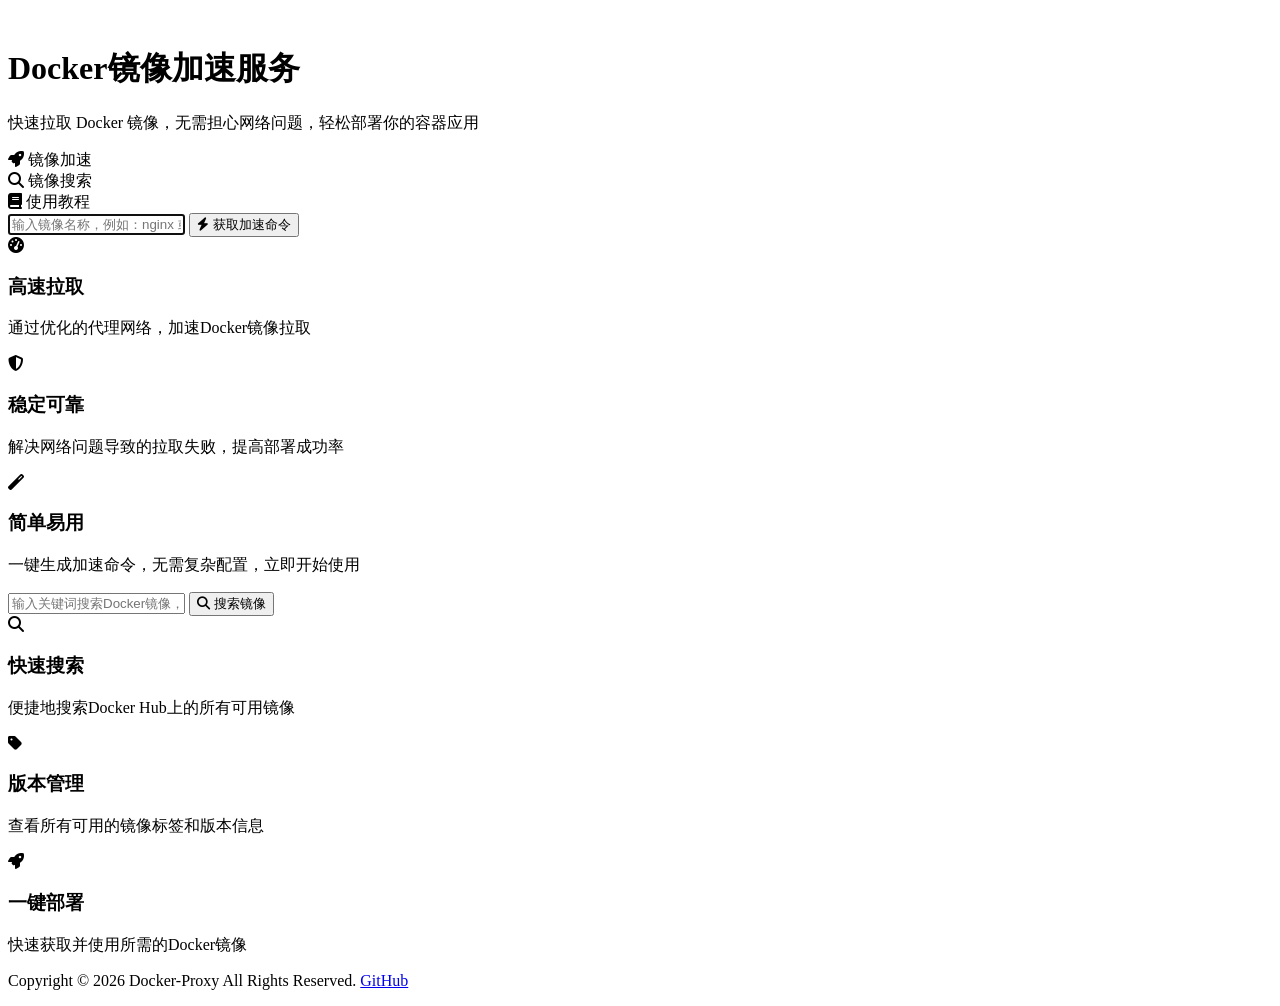
==== hubcmdui/web/index.html @ e82f9752 "feat: add BASE_PATH env variable support for reverse proxy sub-path deployment Co-authored-by: ikunk" ====
<!DOCTYPE html>
<html lang="zh-CN">
<head>
    <meta charset="UTF-8">
    <meta name="viewport" content="width=device-width, initial-scale=1.0">
    <title>Docker镜像加速服务</title>
    <link rel="icon" href="https://cdn.jsdelivr.net/gh/dqzboy/Blog-Image/BlogCourse/docker-proxy.png" type="image/png">
    <link rel="stylesheet" href="https://cdnjs.cloudflare.com/ajax/libs/font-awesome/6.4.0/css/all.min.css">
    <link rel="stylesheet" href="style.css">
    <!-- 首先加载运行时配置（BASE_PATH 及 fetch 拦截器） -->
    <script src="js/config.js"></script>
    <script src="js/nav-menu.js"></script>
</head>
<body>
    <header class="header">
        <div class="header-content">
            <a href="/" class="logo-link">
                <img id="mainLogo" src="https://cdn.jsdelivr.net/gh/dqzboy/Blog-Image/BlogCourse/docker-proxy.png" alt="Logo" class="logo" style="opacity: 0; transition: opacity 0.3s ease;">
            </a>
            <nav class="nav-menu" id="navMenu">
                <!-- 菜单项通过 JavaScript 动态加载 -->
            </nav>
        </div>
    </header>

    <div class="container">
        <h1 class="page-title">Docker镜像加速服务</h1>
        <p class="page-subtitle">快速拉取 Docker 镜像，无需担心网络问题，轻松部署你的容器应用</p>
        
        <div class="tab-container">
            <div class="tab active" onclick="switchTab('accelerate')">
                <i class="fas fa-rocket"></i> 镜像加速
            </div>
            <div class="tab" onclick="switchTab('search')">
                <i class="fas fa-search"></i> 镜像搜索
            </div>
            <div class="tab" onclick="switchTab('documentation')">
                <i class="fas fa-book"></i> 使用教程
            </div>
        </div>

        <!-- 镜像加速内容 -->
        <div id="accelerateContent" class="content active">
            <div class="input-group">
                <input type="text" id="imageInput" 
                       placeholder="输入镜像名称，例如：nginx 或 mysql:5.7" 
                       onkeypress="if(event.key === 'Enter') generateCommands()" 
                       autofocus>
                <button onclick="generateCommands()">
                    <i class="fas fa-bolt"></i> 获取加速命令
                </button>
            </div>
            
            <div id="result" style="display:none;">
                <h2><i class="fas fa-terminal"></i> 加速命令</h2>
                <div id="commandsContainer"></div>
            </div>
            
            <div class="features">
                <div class="feature-card">
                    <i class="fas fa-tachometer-alt"></i>
                    <h3>高速拉取</h3>
                    <p>通过优化的代理网络，加速Docker镜像拉取</p>
                </div>
                <div class="feature-card">
                    <i class="fas fa-shield-alt"></i>
                    <h3>稳定可靠</h3>
                    <p>解决网络问题导致的拉取失败，提高部署成功率</p>
                </div>
                <div class="feature-card">
                    <i class="fas fa-magic"></i>
                    <h3>简单易用</h3>
                    <p>一键生成加速命令，无需复杂配置，立即开始使用</p>
                </div>
            </div>
        </div>

        <!-- 搜索内容 -->
        <div id="searchContent" class="content">
            <div class="search-container">
                <input type="text" id="searchInput" 
                       placeholder="输入关键词搜索Docker镜像，例如：nginx、mysql、redis..." 
                       onkeypress="if(event.key === 'Enter') searchDockerHub(1)">
                <button onclick="searchDockerHub(1)">
                    <i class="fas fa-search"></i> 搜索镜像
                </button>
            </div>
            
            <!-- 搜索结果容器 -->
            <div id="searchResultsContainer">
                <!-- 搜索结果列表 -->
                <div id="searchResultsList">
                    <div id="searchResults"></div>
                    
                    <!-- 分页控件 -->
                    <div class="pagination-container" id="paginationContainer" style="display: none;">
                        <button id="prevPageBtn" onclick="searchDockerHub(currentPage - 1)" disabled>
                            <i class="fas fa-chevron-left"></i> 上一页
                        </button>
                        <span id="pageInfo">第 1 页</span>
                        <button id="nextPageBtn" onclick="searchDockerHub(currentPage + 1)">
                            下一页 <i class="fas fa-chevron-right"></i>
                        </button>
                    </div>
                </div>

                <!-- 标签视图 -->
                <div id="imageTagsView" style="display: none;" class="image-tags-view">
                    <div class="tag-header">
                        <div class="tag-breadcrumb">
                            <a href="javascript:void(0);" onclick="showSearchResults()">返回搜索结果</a>
                        </div>
                        <h2 id="currentImageTitle"></h2>
                        <p id="imageDescription" class="image-description"></p>
                        <div class="image-meta">
                            <span id="imageStars"></span>
                            <span id="imagePulls"></span>
                        </div>
                    </div>
                    
                    <div class="tag-search-container">
                        <input type="text" id="tagSearchInput" placeholder="搜索TAG..." onkeyup="filterTags()">
                    </div>
                    
                    <div id="tagsResults"></div>
                    
                    <div class="pagination-container" id="tagPaginationContainer" style="display: none;">
                        <button id="tagPrevPageBtn" onclick="loadImageTags(currentTagPage - 1)" disabled>
                            <i class="fas fa-chevron-left"></i> 上一页
                        </button>
                        <span id="tagPageInfo">第 1 页</span>
                        <button id="tagNextPageBtn" onclick="loadImageTags(currentTagPage + 1)">
                            下一页 <i class="fas fa-chevron-right"></i>
                        </button>
                    </div>
                </div>
            </div>

            <!-- 底部特性说明 -->
            <div class="features">
                <div class="feature-card">
                    <i class="fas fa-search"></i>
                    <h3>快速搜索</h3>
                    <p>便捷地搜索Docker Hub上的所有可用镜像</p>
                </div>
                <div class="feature-card">
                    <i class="fas fa-tag"></i>
                    <h3>版本管理</h3>
                    <p>查看所有可用的镜像标签和版本信息</p>
                </div>
                <div class="feature-card">
                    <i class="fas fa-rocket"></i>
                    <h3>一键部署</h3>
                    <p>快速获取并使用所需的Docker镜像</p>
                </div>
            </div>
        </div>

        <!-- 文档内容 -->
        <div id="documentationContent" class="content">
            <div id="documentList"></div>
            <div id="documentationText"></div>
        </div>
    </div>

    <footer class="footer">
        <p>Copyright © <span id="currentYear"></span> <span class="copyright-text">Docker-Proxy</span> All Rights Reserved. <a href="https://github.com/dqzboy/Docker-Proxy" target="_blank">GitHub</a></p>
    </footer>

    <script>
        // 设置当前年份
        document.getElementById('currentYear').textContent = new Date().getFullYear();
        document.addEventListener('DOMContentLoaded', (event) => {
            // 版权保护
            protectCopyright();
        });
        
        // 版权保护函数
        function protectCopyright() {
            const footer = document.querySelector('.footer');
            const expectedText = 'Docker-Proxy';
            const expectedLink = 'https://github.com/dqzboy/Docker-Proxy';
            
            // 初始检查
            validateCopyright();
            
            // 定期检查版权信息
            setInterval(validateCopyright, 2000);
            
            function validateCopyright() {
                const copyrightText = document.querySelector('.copyright-text');
                const githubLink = document.querySelector('.footer a');
                
                if (!copyrightText || copyrightText.textContent !== expectedText || 
                    !githubLink || githubLink.href !== expectedLink) {
                    // 版权信息被篡改，恢复
                    restoreCopyright();
                }
            }
            
            function restoreCopyright() {
                footer.innerHTML = `<p>Copyright © <span id="currentYear">${new Date().getFullYear()}</span> <span class="copyright-text">Docker-Proxy</span> All Rights Reserved. <a href="https://github.com/dqzboy/Docker-Proxy" target="_blank">GitHub</a></p>`;
            }
        }
        window.protectCopyright = protectCopyright;
        
        // ========================================
        // === 文档加载相关函数 (移到此处) ===
        // ========================================
        let documentationLoaded = false;
        async function loadAndDisplayDocumentation() {
            // 防止重复加载
            if (documentationLoaded) {
                // console.log('文档已加载，跳过重复加载');
                return;
            }
            
            const docListContainer = document.getElementById('documentList');
            const docContentContainer = document.getElementById('documentationText');

            if (!docListContainer || !docContentContainer) {
                // console.warn('找不到文档列表或内容容器，可能不是文档页面');
                return; // 如果容器不存在，则不执行加载
            }

            try {
                // console.log('开始加载文档列表和内容...');
                
                // 显示加载状态
                docListContainer.innerHTML = '<div class="loading-container"><i class="fas fa-spinner fa-spin"></i> 正在加载文档列表...</div>';
                docContentContainer.innerHTML = '<div class="loading-container"><i class="fas fa-spinner fa-spin"></i> 请从左侧选择文档...</div>';
                
                // 获取文档列表
                const response = await fetch('/api/documentation');
                if (!response.ok) {
                    throw new Error(`获取文档列表失败: ${response.status}`);
                }
                
                const data = await response.json();
                // console.log('获取到文档列表:', data);
                
                // 保存到全局变量
                window.documentationData = data;
                documentationLoaded = true; // 标记为已加载
                
                if (!Array.isArray(data) || data.length === 0) {
                    docListContainer.innerHTML = `
                        <h2>文档目录</h2>
                        <div class="empty-list">
                            <i class="fas fa-file-alt fa-3x"></i>
                            <p>暂无文档</p>
                        </div>
                    `;
                    docContentContainer.innerHTML = `
                        <div class="empty-content">
                            <i class="fas fa-file-alt fa-3x"></i>
                            <h2>暂无文档</h2>
                            <p>系统中还没有添加任何使用教程文档。</p>
                        </div>
                    `;
                    return;
                }
                
                // 创建文档列表
                let html = '<h2>文档目录</h2><ul class="doc-list">';
                data.forEach((doc, index) => {
                    // 确保doc有效
                    if (doc && doc.id && doc.title) {
                         html += `
                            <li class="doc-item" data-id="${doc.id}">
                                <a href="javascript:void(0)" onclick="showDocument(${index})">
                                    <i class="fas fa-file-alt"></i>
                                    <span>${doc.title}</span>
                                </a>
                            </li>
                        `;
                    } else {
                        console.warn('发现无效的文档数据:', doc);
                    }
                });
                html += '</ul>';
                
                docListContainer.innerHTML = html;
                
                // 默认加载第一篇文档
                if (data.length > 0 && data[0]) {
                    showDocument(0);
                     // 激活第一个列表项
                    const firstLink = docListContainer.querySelector('.doc-item a');
                    if (firstLink) {
                        firstLink.classList.add('active');
                    }
                } else {
                    // 如果第一个文档无效，显示空状态
                     docContentContainer.innerHTML = `
                        <div class="empty-content">
                            <i class="fas fa-file-alt fa-3x"></i>
                            <p>请从左侧选择一篇文档查看</p>
                        </div>
                    `;
                }
            } catch (error) {
                console.error('加载文档列表失败:', error);
                documentationLoaded = false; // 加载失败，允许重试
                
                if (docListContainer) {
                    docListContainer.innerHTML = `
                        <h2>文档目录</h2>
                        <div class="error-item">
                            <i class="fas fa-exclamation-triangle"></i>
                            <p>${error.message}</p>
                            <button class="btn btn-sm btn-primary mt-2" onclick="loadAndDisplayDocumentation()">重试</button>
                        </div>
                    `;
                }
                
                if (docContentContainer) {
                    docContentContainer.innerHTML = `
                        <div class="error-container">
                            <i class="fas fa-exclamation-triangle fa-3x"></i>
                            <h2>加载失败</h2>
                            <p>无法获取文档列表: ${error.message}</p>
                        </div>
                    `;
                }
            }
        }
        // 
        function useImage(imageName) {
            // 切换到镜像加速标签页
            switchTab('accelerate');
            
            // 填充镜像名称到输入框
            const imageInput = document.getElementById('imageInput');
            if (imageInput) {
                imageInput.value = imageName;
                
                // 自动生成加速命令
                generateCommands(imageName);
                
                // 滚动到结果区域
                const resultDiv = document.getElementById('result');
                if (resultDiv) {
                    resultDiv.scrollIntoView({ behavior: 'smooth' });
                }
            }
            
            // 显示用户友好的提示
            showToastNotification(`已选择镜像: ${imageName}`, 'success');
        }
        window.useImage = useImage;

        // ========================================
        // === 全局变量和状态 ===
        // ========================================
        let proxyDomain = ''; 
        let currentIndex = 0;
        let items = [];
        let currentPage = 1;
        let currentSearchTerm = '';
        let totalPages = 1;
        let currentTagPage = 1;
        let currentImageData = null;

        // 初始化时加载代理域名配置
        async function initProxyDomain() {
            try {
                const response = await fetch('/api/config');
                if (response.ok) {
                    const config = await response.json();
                    if (config.proxyDomain) {
                        proxyDomain = config.proxyDomain;
                        // console.log('成功加载代理域名:', proxyDomain);
                    } else {
                        console.warn('配置中没有proxyDomain字段');
                        proxyDomain = 'registry-1.docker.io'; // 使用默认值
                    }
                } else {
                    console.error('加载配置失败:', response.status, response.statusText);
                    proxyDomain = 'registry-1.docker.io'; // 使用默认值
                }
            } catch (error) {
                console.error('初始化代理域名失败:', error);
                proxyDomain = 'registry-1.docker.io'; // 使用默认值
            }
        }

        // ========================================
        // === 全局提示函数 ===
        // ========================================
        function showToastNotification(message, type = 'info') { // types: info, success, error
            // 移除任何现有的通知
            const existingNotification = document.querySelector('.toast-notification');
            if (existingNotification) {
                existingNotification.remove();
            }

            // 创建新的通知元素
            const toast = document.createElement('div');
            toast.className = `toast-notification ${type}`;
            
            // 设置图标和内容
            let iconClass = 'fas fa-info-circle';
            if (type === 'success') iconClass = 'fas fa-check-circle';
            if (type === 'error') iconClass = 'fas fa-exclamation-circle';
            
            toast.innerHTML = `<i class="${iconClass}"></i> ${message}`;
            
            document.body.appendChild(toast);
            
            // 动画效果 (如果需要的话，可以在CSS中定义 @keyframes fadeIn)
            // toast.style.animation = 'fadeIn 0.3s ease-in';

            // 设定时间后自动移除
            setTimeout(() => {
                toast.style.opacity = '0'; // 开始淡出
                toast.style.transition = 'opacity 0.3s ease-out';
                setTimeout(() => toast.remove(), 300); // 淡出后移除DOM
            }, 3500); // 显示 3.5 秒
        }
        
        // ========================================
        // === 其他函数定义 ===
        // ========================================
        // 标签切换功能
        function switchTab(tabName) {
            const tabs = document.querySelectorAll('.tab');
            const contents = document.querySelectorAll('.content');
            const features = document.querySelector('#searchContent .features');
            tabs.forEach(tab => tab.classList.remove('active'));
            contents.forEach(content => content.classList.remove('active'));
            // 更新为支持3个选项卡
            let tabIndex = 1;
            if (tabName === 'search') {
                tabIndex = 2;
                // 只有在没有搜索结果时显示底部特性说明
                const searchResults = document.getElementById('searchResults');
                if (!searchResults.innerHTML.trim()) {
                    features.style.display = 'grid';
                }
            } else if (tabName === 'documentation') {
                tabIndex = 3;
            }
            
            document.querySelector(`.tab:nth-child(${tabIndex})`).classList.add('active');
            document.getElementById(`${tabName}Content`).classList.add('active');
            // 重置显示
            if (document.getElementById('searchResultsContainer')) {
                document.getElementById('searchResultsContainer').style.display = 'block';
            }
            if (document.getElementById('searchResultsList')) {
                document.getElementById('searchResultsList').style.display = 'block';
            }
            if (document.getElementById('imageTagsView')) {
                document.getElementById('imageTagsView').style.display = 'none';
            }
            document.getElementById('result').style.display = 'none';
            document.getElementById('searchResults').style.display = 'none';
            document.getElementById('paginationContainer').style.display = 'none';

            if (tabName === 'documentation') {
                loadAndDisplayDocumentation();
            } else if (tabName === 'accelerate') {
                // 重置显示状态
                const quickGuideEl = document.querySelector('.quick-guide');
                if (quickGuideEl) quickGuideEl.style.display = 'block';

                const popularImagesEl = document.querySelector('.popular-images');
                if (popularImagesEl) popularImagesEl.style.display = 'block';

                const accelerateFeaturesEl = document.querySelector('#accelerateContent .features');
                if (accelerateFeaturesEl) accelerateFeaturesEl.style.display = 'grid';

                const resultEl = document.getElementById('result');
                if (resultEl) resultEl.style.display = 'none';
                
                // 清空搜索相关的输入和结果，因为我们切换到了加速标签
                const searchInputEl = document.getElementById('searchInput');
                if(searchInputEl) searchInputEl.value = '';

                const searchResultsEl = document.getElementById('searchResults');
                if(searchResultsEl) searchResultsEl.innerHTML = '';
            }
        }
        window.switchTab = switchTab;

        // 新增：返回搜索结果视图
        function showSearchResults() {
            const searchResultsList = document.getElementById('searchResultsList');
            const imageTagsView = document.getElementById('imageTagsView');
            const searchResults = document.getElementById('searchResults');
            const paginationContainer = document.getElementById('paginationContainer');
            const features = document.querySelector('#searchContent .features'); // 获取特性区域

            if (searchResultsList) searchResultsList.style.display = 'block';
            if (imageTagsView) imageTagsView.style.display = 'none';

            // 检查 searchResults 是否有内容并且不是 "未找到" 消息
            if (searchResults && searchResults.innerHTML.trim() !== '' && !searchResults.querySelector('.empty-result')) {
                searchResults.style.display = 'block';
                if (paginationContainer) paginationContainer.style.display = 'flex';
                if (features) features.style.display = 'none'; // 隐藏特性区
            } else {
                // 如果 searchResults 为空, 或者包含 "未找到" 消息
                if (searchResults) searchResults.style.display = 'block'; // 保持 searchResults 区域可见以显示 "未找到"
                if (paginationContainer) paginationContainer.style.display = 'none';
                if (features) features.style.display = 'grid'; // 显示特性区
            }
        }
        window.showSearchResults = showSearchResults;

        // 添加formatNumber函数定义
        function formatNumber(num) {
            if (num >= 1000000000) {
                return (num >= 1500000000 ? '1B+' : '1B');
            } else if (num >= 1000000) {
                const m = Math.floor(num / 1000000);
                return (m >= 100 ? '100M+' : m + 'M');
            } else if (num >= 1000) {
                const k = Math.floor(num / 1000);
                return (k >= 100 ? '100K+' : k + 'K');
            }
            return num.toString();
        }

        // 生成加速命令
        function generateCommands(imageNameInput) {
            let currentImageName = imageNameInput;
            if (!currentImageName) {
                const imageInputEl = document.getElementById('imageInput');
                if (imageInputEl) currentImageName = imageInputEl.value.trim();
            }

            if (!currentImageName) {
                alert('请输入 Docker 镜像名称');
                return;
            }
            let [imageName, tag] = currentImageName.split(':');
            tag = tag || 'latest';
            
            let originalImage = `${imageName}:${tag}`;
            let proxyImage = '';
            if (!imageName.includes('/')) {
                proxyImage = `${proxyDomain}/library/${imageName}:${tag}`;
            } else {
                proxyImage = `${proxyDomain}/${imageName}:${tag}`;
            }
            
            const commands = [
                { title: "代理拉取镜像", cmd: `docker pull ${proxyImage}` },
                { title: "原始拉取命令", cmd: `docker pull ${originalImage}` },
                { title: "重命名镜像", cmd: `docker tag ${proxyImage} ${originalImage}` },
                { title: "删除代理镜像", cmd: `docker rmi ${proxyImage}` }
            ];
            
            const resultDiv = document.getElementById('result');
            const container = document.getElementById('commandsContainer');
            container.innerHTML = '';
            
            // 将生成的命令添加到结果容器中
            commands.forEach((command, index) => {
                const cmdDiv = document.createElement('div');
                cmdDiv.className = 'step';
                cmdDiv.innerHTML = `
                    <h3>${index + 1}. ${command.title}</h3>
                    <div class="command-terminal">
                        <div class="terminal-header">
                            <div class="terminal-button button-red"></div>
                            <div class="terminal-button button-yellow"></div>
                            <div class="terminal-button button-green"></div>
                        </div>
                        <pre><code>${command.cmd}</code>
                            <button class="copy-btn" onclick="copyToClipboard('${command.cmd}', this)">复制</button>
                        </pre>
                    </div>
                `;
                container.appendChild(cmdDiv);
            });

            // 显示结果并隐藏其他内容
            if (resultDiv) {
                resultDiv.style.display = 'flex';
                resultDiv.style.flexDirection = 'column';
            }
            
            const quickGuideEl = document.querySelector('.quick-guide');
            if (quickGuideEl) quickGuideEl.style.display = 'none';
            
            const accelerateFeaturesEl = document.querySelector('#accelerateContent .features');
            if (accelerateFeaturesEl) accelerateFeaturesEl.style.display = 'none';
        }
        window.generateCommands = generateCommands;

        // 复制命令到剪贴板
        function copyToClipboard(text, element) {
            // console.log('[copyToClipboard] Received text to copy:', text); // Debug log
            if (navigator.clipboard && navigator.clipboard.writeText) {
                navigator.clipboard.writeText(text).then(() => {
                    showToastNotification('已复制到剪贴板', 'success');
                }, (err) => {
                    console.error('无法复制文本: ', err);
                    showToastNotification('复制失败: ' + err.message, 'error');
                });
            } else {
                const textarea = document.createElement('textarea');
                textarea.value = text;
                document.body.appendChild(textarea);
                textarea.select();
                try {
                    document.execCommand('copy');
                    showToastNotification('已复制到剪贴板', 'success');
                } catch (err) {
                    console.error('无法使用 execCommand 复制文本: ', err);
                    showToastNotification('复制失败: ' + err.message, 'error');
                } finally {
                    document.body.removeChild(textarea);
                }
            }
        }
        window.copyToClipboard = copyToClipboard;

        // 改进的API请求函数，支持自动重试
        async function fetchWithRetry(url, options = {}, retries = 3, retryDelay = 1000) {
            try {
                const response = await fetch(url, options);
                
                // 检查响应状态
                if (!response.ok) {
                    const errorData = await response.json();
                    throw new Error(errorData.error || `HTTP error! status: ${response.status}`);
                }
                
                // 检查内容类型
                const contentType = response.headers.get("content-type");
                if (!contentType || !contentType.includes("application/json")) {
                    throw new Error('服务器返回了非JSON格式的数据，请联系管理员');
                }
                
                return await response.json();
            } catch (error) {
                // 如果没有剩余重试次数，抛出异常
                if (retries <= 0) throw error;
                
                console.warn(`请求失败，将在${retryDelay}ms后重试 (剩余${retries}次): ${error.message}`);
                
                // 等待重试延迟
                await new Promise(resolve => setTimeout(resolve, retryDelay));
                
                // 递归重试，增加延迟时间
                return fetchWithRetry(url, options, retries - 1, retryDelay * 1.5);
            }
        }

        // 搜索功能 - 支持分页
        async function searchDockerHub(page = 1) {
            const searchTerm = document.getElementById('searchInput').value.trim();
            if (!searchTerm) {
                showToastNotification('请输入搜索关键词', 'info');
                return;
            }
            // 如果搜索词改变，重置为第1页
            if (currentSearchTerm !== searchTerm) {
                page = 1;
                currentSearchTerm = searchTerm;
            }

            currentPage = page;
            const searchResults = document.getElementById('searchResults');
            searchResults.innerHTML = '<div class="loading-indicator">正在搜索...</div>';
            searchResults.style.display = 'block';  // 确保搜索结果可见
            // 隐藏底部特性说明
            const features = document.querySelector('#searchContent .features');
            features.style.display = 'none';

            // 当执行搜索时，确保返回到搜索结果列表视图
            document.getElementById('searchResultsList').style.display = 'block';
            document.getElementById('imageTagsView').style.display = 'none';

            try {
                // console.log(`搜索Docker Hub: 关键词=${searchTerm}, 页码=${page}`);
                
                // 使用新的fetchWithRetry函数
                const data = await fetchWithRetry(
                    `/api/dockerhub/search?term=${encodeURIComponent(searchTerm)}&page=${page}`
                );
                
                const results = data.results;
                const officialImages = results.filter(result => result.is_official);
                const unofficialImages = results.filter(result => !result.is_official)
                    .sort((a, b) => (b.star_count || 0) - (a.star_count || 0));
                const totalCount = data.count || 0;
                totalPages = Math.ceil(totalCount / 25);
                
                if (data.results && data.results.length > 0) {
                    searchResults.innerHTML = '';
                    officialImages.forEach(result => {
                        searchResults.appendChild(createResultItem(result, true));
                    });
                    unofficialImages.forEach(result => {
                        searchResults.appendChild(createResultItem(result, false));
                    });

                    updatePagination(page, totalPages);
                    document.getElementById('paginationContainer').style.display = 'flex';
                    
                } else {
                    searchResults.innerHTML = '<div class="empty-result"><i class="fas fa-search"></i><p>未找到匹配的镜像</p></div>';
                    document.getElementById('paginationContainer').style.display = 'none';
                }
            } catch (error) {
                console.error('搜索出错:', error);
                searchResults.innerHTML = `
                    <div class="error-message">
                        <i class="fas fa-exclamation-circle"></i>
                        <p>搜索时发生错误: ${error.message}</p>
                        <button onclick="searchDockerHub(${page})" class="retry-btn">
                            <i class="fas fa-redo"></i> 重试
                        </button>
                    </div>`;
                document.getElementById('paginationContainer').style.display = 'none';
            }
        }
        window.searchDockerHub = searchDockerHub;

        // 更新分页控件
        function updatePagination(currentPage, totalPages) {
            const paginationContainer = document.getElementById('paginationContainer');
            const prevBtn = document.getElementById('prevPageBtn');
            const nextBtn = document.getElementById('nextPageBtn');
            const pageInfo = document.getElementById('pageInfo');
            
            // 显示分页控件
            paginationContainer.style.display = 'flex';
            // 更新页码信息
            pageInfo.textContent = `第 ${currentPage} 页 / 共 ${totalPages} 页`;
            
            // 根据当前页码禁用或启用上一页/下一页按钮
            prevBtn.disabled = currentPage <= 1;
            nextBtn.disabled = currentPage >= totalPages;
        }

        // 更新TAG分页控件
        function updateTagPagination(currentPage, totalPages) {
            const paginationContainer = document.getElementById('tagPaginationContainer');
            const prevBtn = document.getElementById('tagPrevPageBtn');
            const nextBtn = document.getElementById('tagNextPageBtn');
            const pageInfo = document.getElementById('tagPageInfo');
            
            // 显示分页控件
            paginationContainer.style.display = 'flex';
            // 更新页码信息
            pageInfo.textContent = `第 ${currentPage} 页 / 共 ${totalPages} 页`;
            
            // 根据当前页码禁用或启用上一页/下一页按钮
            prevBtn.disabled = currentPage <= 1;
            nextBtn.disabled = currentPage >= totalPages;
        }

        function createResultItem(result, isOfficial) {
            const resultItem = document.createElement('div');
            resultItem.className = `search-result-item ${isOfficial ? 'official-image' : ''}`;
            
            // 确保获取正确的描述字段 - 修复描述信息缺失问题
            const description = result.description || result.short_description || '暂无描述';
            
            resultItem.innerHTML = `
                <div class="result-header">
                    <div class="title-badge">
                        <h3>${result.name || result.repo_name || '未知名称'}</h3>
                        ${isOfficial ? '<span class="official-badge"><i class="fas fa-check-circle"></i> 官方</span>' : ''}
                    </div>
                    <div class="result-stats">
                        <span class="stats"><i class="fas fa-star"></i> ${formatNumber(result.star_count || 0)}</span>
                        <span class="stats"><i class="fas fa-download"></i> ${formatNumber(result.pull_count || 0)}</span>
                    </div>
                </div>
                <p class="result-description">${description}</p>
                <div class="result-actions">
		    <button class="action-btn primary" onclick="useImage('${(result.name || result.repo_name).replace(/'/g, "\\'")}')">
                        <i class="fas fa-rocket"></i> 使用此镜像
                    </button>
		    <button class="action-btn secondary" onclick="viewImageDetails('${(result.name || result.repo_name).replace(/'/g, "\\'")}', ${isOfficial}, '${encodeURIComponent(description).replace(/'/g, "%27")}', ${result.star_count || 0}, ${result.pull_count || 0})">
                        <i class="fas fa-tags"></i> 查看标签
                    </button>
                </div>
            `;
            return resultItem;
        }

        // 修改查看标签详情函数 - 改进错误处理
        async function viewImageDetails(imageName, isOfficial, description, stars, pulls) {
            // 保存当前镜像信息
            currentImageData = {
                name: imageName,
                isOfficial: isOfficial,
                description: decodeURIComponent(description || ''),
                stars: stars,
                pulls: pulls
            };
            
            // 显示加载中状态
            const imageTagsView = document.getElementById('imageTagsView');
            imageTagsView.innerHTML = '<div class="loading-container"><div class="loading-indicator">正在加载镜像信息...</div></div>';
            document.getElementById('searchResultsList').style.display = 'none';
            imageTagsView.style.display = 'block';
            
            try {
                // 使用新的fetchWithRetry函数获取标签计数
                const countApiUrl = `/api/dockerhub/tag-count?name=${encodeURIComponent(currentImageData.name)}&official=${currentImageData.isOfficial}`;
                // console.log('Requesting tag count from:', countApiUrl);
                
                const countData = await fetchWithRetry(countApiUrl);
                // console.log('Received tag count data:', countData);
                
                const tagCount = countData.count || 0;
                const recommendedMode = countData.recommended_mode || 'paginated';
                
                // 根据标签数量判断是否显示警告
                let warningMessage = '';
                let loadAllBtnDisabled = false;
                
                if (tagCount > 1000) {
                    warningMessage = `<div class="tag-count-warning">
                        <i class="fas fa-exclamation-triangle"></i>
                        <p>该镜像包含 <strong>${tagCount}</strong> 个标签，加载全部可能会很慢。建议使用分页浏览或利用搜索功能查找特定标签。</p>
                    </div>`;
                    loadAllBtnDisabled = true;
                } else if (tagCount > 500) {
                    warningMessage = `<div class="tag-count-warning moderate">
                        <i class="fas fa-info-circle"></i>
                        <p>该镜像包含 <strong>${tagCount}</strong> 个标签，加载全部可能需要一些时间。</p>
                    </div>`;
                }
                
                // 重新构建标签视图内容
                imageTagsView.innerHTML = `
                    <div class="tag-header">
                        <div class="tag-breadcrumb">
                            <a href="javascript:void(0);" onclick="showSearchResults()">返回搜索结果</a>
                        </div>
                        <h2 id="currentImageTitle">${imageName}</h2>
                        <p id="imageDescription" class="image-description">${currentImageData.description || '暂无描述'}</p>
                        <div class="image-meta">
                            <span id="imageStars"><i class="fas fa-star"></i> ${formatNumber(currentImageData.stars || 0)} 星标</span>
                            <span id="imagePulls"><i class="fas fa-download"></i> ${formatNumber(currentImageData.pulls || 0)} 下载</span>
                            <span id="imageTags"><i class="fas fa-tags"></i> ${formatNumber(tagCount)} 个标签</span>
                        </div>
                    </div>
                    
                    ${warningMessage}
                    
                    <div class="tag-actions">
                        <div class="tag-search-container">
                            <input type="text" id="tagSearchInput" placeholder="搜索TAG..." onkeyup="filterTags()">
                        </div>
                        <button id="loadAllTagsBtn" class="load-all-btn" onclick="loadAllTags()" ${loadAllBtnDisabled ? 'disabled' : ''}>
                            <i class="fas fa-cloud-download-alt"></i> 加载全部TAG
                        </button>
                    </div>
                    
                    <div id="tagsResults"></div>
                    
                    <div class="pagination-container" id="tagPaginationContainer" style="display: none;">
                        <button id="tagPrevPageBtn" onclick="loadImageTags(currentTagPage - 1)" disabled>
                            <i class="fas fa-chevron-left"></i> 上一页
                        </button>
                        <span id="tagPageInfo">第 1 页</span>
                        <button id="tagNextPageBtn" onclick="loadImageTags(currentTagPage + 1)">
                            下一页 <i class="fas fa-chevron-right"></i>
                        </button>
                    </div>
                `;
                
                // 加载标签列表
                currentTagPage = 1;
                await loadImageTags(1);
                enhanceTagSearchContainer();
                
            } catch (error) {
                console.error('Error loading image details:', error);
                imageTagsView.innerHTML = `
                    <div class="tag-header">
                        <div class="tag-breadcrumb">
                            <a href="javascript:void(0);" onclick="showSearchResults()">返回搜索结果</a>
                        </div>
                        <div class="error-message">
                            <i class="fas fa-exclamation-circle"></i>
                            <p>加载镜像详情失败: ${error.message}</p>
			    <button onclick="viewImageDetails('${currentImageData.name.replace(/'/g, "\\'")}', ${currentImageData.isOfficial}, '${encodeURIComponent(currentImageData.description).replace(/'/g, "%27")}', ${currentImageData.stars}, ${currentImageData.pulls})" class="retry-btn">
                            <button  class="retry-btn">
                                <i class="fas fa-redo"></i> 重试
                            </button>
                        </div>
                    </div>
                `;
                
                showToastNotification(`加载镜像详情失败: ${error.message}`, 'error');
            }
        }
        window.viewImageDetails = viewImageDetails;

        // 新增: 加载所有标签 - 改进错误处理
        async function loadAllTags() {
            if (!currentImageData) {
                console.error('No image data available');
                return;
            }
            
            const loadAllTagsBtn = document.getElementById('loadAllTagsBtn');
            const tagsResults = document.getElementById('tagsResults');
            
            // 禁用按钮，显示加载状态
            loadAllTagsBtn.disabled = true;
            loadAllTagsBtn.innerHTML = '<i class="fas fa-spinner fa-spin"></i> 正在加载全部TAG...';
            tagsResults.innerHTML = '<div class="loading-indicator">加载所有TAG中，这可能需要一些时间...</div>';
            
            try {
                // 先获取标签总数
                const countApiUrl = `/api/dockerhub/tag-count?name=${encodeURIComponent(currentImageData.name)}&official=${currentImageData.isOfficial}`;
                const countData = await fetchWithRetry(countApiUrl);
                
                const totalTags = countData.count || 0;
                
                if (totalTags === 0) {
                    tagsResults.innerHTML = '<div class="message-container"><i class="fas fa-info-circle"></i><p>未找到标签信息</p></div>';
                    showToastNotification(`该镜像没有可用的标签`, 'info');
                    loadAllTagsBtn.disabled = false;
                    loadAllTagsBtn.innerHTML = '<i class="fas fa-cloud-download-alt"></i> 加载全部TAG';
                    return;
                }
                
                // 计算需要请求的次数 (每页最多100个标签)
                const pageSize = 100;
                const totalPages = Math.ceil(totalTags / pageSize);
                
                // 如果标签太多，提示用户
                if (totalTags > 3000) {
                    const confirmLoad = confirm(`该镜像包含 ${totalTags} 个标签，加载全部可能会很慢。确定继续吗？`);
                    if (!confirmLoad) {
                        loadAllTagsBtn.disabled = false;
                        loadAllTagsBtn.innerHTML = '<i class="fas fa-cloud-download-alt"></i> 加载全部TAG';
                        tagsResults.innerHTML = '';
                        await loadImageTags(1); // 加载第一页
                        return;
                    }
                }
                
                // 所有标签的集合
                let allTags = [];
                let loadedPages = 0;
                
                // 更新加载进度的函数
                const updateProgress = () => {
                    loadAllTagsBtn.innerHTML = `<i class="fas fa-spinner fa-spin"></i> 正在加载 (${Math.round((loadedPages/totalPages)*100)}%)`;
                    tagsResults.innerHTML = `<div class="loading-indicator">已加载 ${allTags.length} / ${totalTags} 个标签 (${Math.round((loadedPages/totalPages)*100)}%)...</div>`;
                };
                
                // 分批加载所有标签
                for (let page = 1; page <= totalPages; page++) {
                    try {
                        const apiUrl = `/api/dockerhub/tags?name=${encodeURIComponent(currentImageData.name)}&official=${currentImageData.isOfficial}&page=${page}&page_size=${pageSize}`;
                        
                        // 使用新的fetchWithRetry函数
                        const data = await fetchWithRetry(apiUrl);
                        
                        if (data.results && Array.isArray(data.results)) {
                            // 处理标签中缺少平台信息的情况
                            const processedTags = data.results.map(tag => {
                                if (!tag.images || !Array.isArray(tag.images) || tag.images.length === 0) {
                                    tag.images = [];
                                }
                                return tag;
                            });
                            
                            allTags = allTags.concat(processedTags);
                        }
                        
                        loadedPages++;
                        updateProgress();
                        
                    } catch (error) {
                        console.error(`加载第 ${page} 页标签出错:`, error);
                    }
                }
                
                if (allTags.length > 0) {
                    // 为加载的所有标签实现客户端分页
                    window.allLoadedTags = allTags; // 保存所有标签到全局变量
                    window.currentAllTagsPage = 1;
                    window.tagsPerPage = 25; // 修改: 每页显示25个标签而不是50个
                    
                    // 计算总页数
                    const clientTotalPages = Math.ceil(allTags.length / window.tagsPerPage);
                    
                    // 显示第一页标签（这会自动创建分页控制器）
                    displayAllTagsPage(1);
                    
                    showToastNotification(`成功加载 ${allTags.length} / ${totalTags} 个标签，分${clientTotalPages}页显示`, 'success');
                    
                    // 滚动到顶部
                    window.scrollTo({
                        top: document.getElementById('imageTagsView').offsetTop - 80,
                        behavior: 'smooth'
                    });
                    
                } else {
                    tagsResults.innerHTML = '<div class="message-container"><i class="fas fa-info-circle"></i><p>未找到标签信息</p></div>';
                    showToastNotification(`未能加载标签`, 'info');
                }
                
            } catch (error) {
                console.error('加载全部标签失败:', error);
                tagsResults.innerHTML = `
                    <div class="error-message">
                        <i class="fas fa-exclamation-circle"></i>
                        <p>加载全部标签失败: ${error.message}</p>
                        <button onclick="loadImageTags(1)" class="retry-btn">
                            <i class="fas fa-redo"></i> 返回常规模式
                        </button>
                    </div>
                `;
                showToastNotification(`加载全部标签失败: ${error.message}`, 'error');
            } finally {
                // 恢复按钮状态
                loadAllTagsBtn.disabled = false;
                loadAllTagsBtn.innerHTML = '<i class="fas fa-cloud-download-alt"></i> 加载全部TAG';
            }
        }
        window.loadAllTags = loadAllTags;
        
        // 添加 loadImageTags 函数定义
        async function loadImageTags(page = 1) {
            if (!currentImageData) {
                console.error('No image data available');
                return;
            }
            const tagsResults = document.getElementById('tagsResults');
            tagsResults.innerHTML = '<div class="loading-indicator">加载TAG列表中...</div>';
            
            try {
                // 构建API URL
                const apiUrl = `/api/dockerhub/tags?name=${encodeURIComponent(currentImageData.name)}&official=${currentImageData.isOfficial}&page=${page}&page_size=25`;
                // console.log('Requesting tags from:', apiUrl);
                
                // 使用fetchWithRetry获取数据
                const data = await fetchWithRetry(apiUrl);
                // console.log('Received tags data:', data);
                currentTagPage = page; // 更新当前页码
                
                if (data.results && data.results.length > 0) {
                    // 处理标签中缺少平台信息的情况
                    const processedTags = data.results.map(tag => {
                        // 确保tag.images存在
                        if (!tag.images || !Array.isArray(tag.images) || tag.images.length === 0) {
                            tag.images = [];
                        }
                        return tag;
                    });
                    
                    // 显示标签列表
                    displayTags(processedTags);
                    
                    // 更新分页信息
                    updateTagPagination(page, Math.ceil((data.count || 0) / 25));
                    document.getElementById('tagPaginationContainer').style.display = 'flex';
                    
                    // 更新页面显示信息
                    const tagStatsDiv = document.querySelector('.tag-search-stats');
                    if (tagStatsDiv) {
                        tagStatsDiv.innerHTML = `<p>共找到 <strong>${data.count || processedTags.length}</strong> 个标签，当前显示第 <strong>${(page-1)*25+1}</strong> 至 <strong>${Math.min(page*25, data.count)}</strong> 个</p>`;
                    }
                    
                } else {
                    tagsResults.innerHTML = '<div class="message-container"><i class="fas fa-info-circle"></i><p>未找到标签信息</p></div>';
                    document.getElementById('tagPaginationContainer').style.display = 'none';
                }
            } catch (error) {
                console.error('Error loading tags:', error);
                tagsResults.innerHTML = `
                    <div class="error-message">
                        <i class="fas fa-exclamation-circle"></i>
                        <p>加载标签失败: ${error.message}</p>
                        <button onclick="loadImageTags(${page})" class="retry-btn">
                            <i class="fas fa-redo"></i> 重试
                        </button>
                    </div>
                `;
                document.getElementById('tagPaginationContainer').style.display = 'none';
                
                showToastNotification(`加载标签失败: ${error.message}`, 'error');
            }
        }
        window.loadImageTags = loadImageTags;

        // 新增: 显示客户端分页控制器
        function displayClientPagination(totalPages) {
            const tagsResults = document.getElementById('tagsResults');
            
            // 创建分页容器
            const paginationDiv = document.createElement('div');
            paginationDiv.className = 'pagination-container'; // 使用相同的样式类名
            paginationDiv.id = 'clientPaginationContainer';
            
            // 添加分页控制，格式与默认分页控制器相同
            paginationDiv.innerHTML = `
                <button id="clientPrevPageBtn" onclick="navigateAllTagsPage(-1)" disabled>
                    <i class="fas fa-chevron-left"></i> 上一页
                </button>
                <span id="clientPageInfo">第 1 页 / 共 ${totalPages} 页</span>
                <button id="clientNextPageBtn" onclick="navigateAllTagsPage(1)" ${totalPages <= 1 ? 'disabled' : ''}>
                    下一页 <i class="fas fa-chevron-right"></i>
                </button>
            `;
            
            // 确保分页控制器添加到表格底部
            const existingPagination = document.getElementById('tagPaginationContainer');
            if (existingPagination && existingPagination.parentNode) {
                // 在原始分页控制器的位置插入新的分页控制器
                existingPagination.parentNode.insertBefore(paginationDiv, existingPagination);
                // 隐藏原来的分页控件
                existingPagination.style.display = 'none';
            } else {
                // 如果找不到原始分页控制器，添加到结果容器末尾
                tagsResults.appendChild(paginationDiv);
            }
        }

        // 新增: 切换到指定页面
        function displayAllTagsPage(page) {
            if (!window.allLoadedTags) return;
            
            const totalTags = window.allLoadedTags.length;
            // 修改: 将每页标签数量从50改为25
            window.tagsPerPage = 25; // 每页显示25个标签
            const tagsPerPage = window.tagsPerPage;
            const totalPages = Math.ceil(totalTags / tagsPerPage);
            
            // 确保页码在有效范围内
            if (page < 1) page = 1;
            if (page > totalPages) page = totalPages;
            
            window.currentAllTagsPage = page;
            
            // 计算当前页的标签
            const startIndex = (page - 1) * tagsPerPage;
            const endIndex = Math.min(startIndex + tagsPerPage, totalTags);
            const currentPageTags = window.allLoadedTags.slice(startIndex, endIndex);
            
            // 使用现有的displayTags函数显示当前页的标签
            displayTags(currentPageTags);
            enhanceTagSearchContainer();
            
            // 更新分页信息
            const pageInfo = document.getElementById('clientPageInfo');
            if (pageInfo) {
                pageInfo.textContent = `第 ${page} 页 / 共 ${totalPages} 页`;
            }
            
            // 更新按钮状态
            const prevBtn = document.getElementById('clientPrevPageBtn');
            const nextBtn = document.getElementById('clientNextPageBtn');
            if (prevBtn) prevBtn.disabled = page <= 1;
            if (nextBtn) nextBtn.disabled = page >= totalPages;
            
            // 更新标签统计信息
            const tagStatsDiv = document.querySelector('.tag-search-stats');
            if (tagStatsDiv) {
                tagStatsDiv.innerHTML = `<p>显示 <strong>${startIndex + 1}-${endIndex}</strong> 个标签，共 <strong>${totalTags}</strong> 个</p>`;
            }
            
            // 创建新的客户端分页控制器
            const clientPaginationContainer = document.getElementById('clientPaginationContainer');
            if (!clientPaginationContainer) {
                displayClientPagination(totalPages);
            }
        }

        // 新增: 页面导航函数
        function navigateAllTagsPage(direction) {
            const newPage = window.currentAllTagsPage + direction;
            displayAllTagsPage(newPage);
            
            // 滚动到分页控制器位置，确保用户可以看到分页器
            const paginationContainer = document.getElementById('clientPaginationContainer');
            if (paginationContainer) {
                paginationContainer.scrollIntoView({ behavior: 'smooth', block: 'center' });
            }
        }

        // 显示TAG列表 - 改进默认排序和显示
        function displayTags(tags) {
            const tagsResults = document.getElementById('tagsResults');
            tagsResults.innerHTML = '';
            
            if (tags.length === 0) {
                tagsResults.innerHTML = '<div class="message-container">没有找到匹配的TAG</div>';
                return;
            }
            
            // 添加标签搜索统计信息
            const searchStatsDiv = document.createElement('div');
            searchStatsDiv.className = 'tag-search-stats';
            searchStatsDiv.innerHTML = `<p>共找到 <strong>${tags.length}</strong> 个标签</p>`;
            tagsResults.appendChild(searchStatsDiv);
            
            // 添加标签排序功能
            const sortContainer = document.createElement('div');
            sortContainer.className = 'tag-sort-container';
            sortContainer.innerHTML = `
                <label for="tagSort">排序方式:</label>
                <select id="tagSort" onchange="sortTags()">
                    <option value="name-asc">TAG名称 (A-Z)</option>
                    <option value="name-desc">TAG名称 (Z-A)</option>
                    <option value="date-desc" selected>最新更新</option>
                    <option value="date-asc">最早更新</option>
                    <option value="size-desc">大小 (大-小)</option>
                    <option value="size-asc">大小 (小-大)</option>
                </select>
            `;
            tagsResults.appendChild(sortContainer);
            
            // 创建表格容器以启用水平滚动
            const tableContainer = document.createElement('div');
            tableContainer.className = 'tag-table-container';
            tagsResults.appendChild(tableContainer);
            
            const tagTable = document.createElement('table');
            tagTable.className = 'tag-table';
            tagTable.id = 'tagTable';
            
            const thead = document.createElement('thead');
            thead.innerHTML = `
                <tr>
                    <th width="18%">TAG</th>
                    <th width="42%">OS/ARCH</th>
                    <th width="15%">大小</th>
                    <th width="15%">更新时间</th>
                    <th width="10%">操作</th>
                </tr>
            `;
            tagTable.appendChild(thead);
            
            const tbody = document.createElement('tbody');
            tbody.id = 'tagTableBody';
            
            // 使用最新更新的默认排序
            window.currentTags = [...tags];
            sortTagsByDate('desc');
                
            renderTagRows(window.currentTags, tbody);
            
            tagTable.appendChild(tbody);
            tableContainer.appendChild(tagTable); // 将表格添加到容器中
            
            // 添加调试信息
            // console.log(`显示了 ${tags.length} 个标签`);
        }

        // 新增的排序标签函数
        function sortTags() {
            const sortSelect = document.getElementById('tagSort');
            const [sortBy, direction] = sortSelect.value.split('-');
            
            if (sortBy === 'name') {
                sortTagsByName(direction);
            } else if (sortBy === 'date') {
                sortTagsByDate(direction);
            } else if (sortBy === 'size') {
                sortTagsBySize(direction);
            }
            
            const tbody = document.getElementById('tagTableBody');
            tbody.innerHTML = '';
            renderTagRows(window.currentTags, tbody);
        }
        
        // 按名称排序
        function sortTagsByName(direction) {
            window.currentTags.sort((a, b) => {
                return direction === 'asc' 
                    ? a.name.localeCompare(b.name) 
                    : b.name.localeCompare(a.name);
            });
        }
        
        // 按日期排序
        function sortTagsByDate(direction) {
            window.currentTags.sort((a, b) => {
                const dateA = a.last_updated ? new Date(a.last_updated) : new Date(0);
                const dateB = b.last_updated ? new Date(b.last_updated) : new Date(0);
                return direction === 'asc' ? dateA - dateB : dateB - dateA;
            });
        }
        
        // 按大小排序
        function sortTagsBySize(direction) {
            window.currentTags.sort((a, b) => {
                const sizeA = a.full_size || 0;
                const sizeB = b.full_size || 0;
                return direction === 'asc' ? sizeA - sizeB : sizeB - sizeA;
            });
        }
        
        // 渲染标签行
        function renderTagRows(tags, tbody) {
            tags.forEach((tag, index) => {
                const tr = document.createElement('tr');
                 
                // 计算大小
                let size = '未知';
                if (tag.full_size) {
                    const sizeInMB = Math.round(tag.full_size / 1024 / 1024);
                    size = `${sizeInMB} MB`;
                }
                   
                // 格式化日期
                let lastUpdated = '未知';
                if (tag.last_updated) {
                    const date = new Date(tag.last_updated);
                    lastUpdated = date.toLocaleDateString('zh-CN');
                }
                
                tr.innerHTML = `
                    <td>${tag.name}</td>
                    <td>${createOsArchHtml(tag.images, index)}</td>
                    <td>${size}</td>
                    <td>${lastUpdated}</td>
                    <td>
                        <button class="primary-btn" onclick="useImage('${currentImageData.name}:${tag.name}')">
                            <i class="fas fa-rocket"></i> 使用
                        </button>
                    </td>
                `;
                tbody.appendChild(tr);
            });
        }

        function createOsArchHtml(images, tagIndex) {
            // 确保images是有效数据
            if (!images || !Array.isArray(images) || images.length === 0) {
                return '<div class="tag-os-arch"><span class="tag-os-arch-item">无平台信息</span></div>';
            }
            
            // 过滤和去重平台信息，过滤掉unknown/unknown
            const uniquePlatforms = [];
            const seen = new Set();
            images.forEach(img => {
                if (img && img.os && img.architecture) {
                    // 跳过unknown/unknown组合
                    if (img.os === 'unknown' && img.architecture === 'unknown') {
                        return;
                    }
                    
                    const key = `${img.os}/${img.architecture}${img.variant ? '/' + img.variant : ''}`;
                    if (!seen.has(key)) {
                        seen.add(key);
                        uniquePlatforms.push(img);
                    }
                }
            });
            
            if (uniquePlatforms.length === 0) {
                return '<div class="tag-os-arch"><span class="tag-os-arch-item">无平台信息</span></div>';
            }
            
            // 改进的显示逻辑：以列表形式显示所有平台
            const mainPlatforms = uniquePlatforms.slice(0, 4); // 显示前4个
            const extraPlatforms = uniquePlatforms.slice(4);   // 其余隐藏
                        
            let html = '<div class="tag-os-arch">';
            
            // 显示主要平台
            mainPlatforms.forEach(img => {
                html += `<span class="tag-os-arch-item">${img.os}/${img.architecture}${img.variant ? '/' + img.variant : ''}</span>`;
            });
            
            // 如果有更多平台，添加展开功能
            if (extraPlatforms.length > 0) {
                html += `
                    <span class="tag-os-arch-more" onclick="toggleOsArch(${tagIndex})">
                        <i class="fas fa-plus-circle"></i> 显示更多(${extraPlatforms.length})
                    </span>
                    <div id="osArch${tagIndex}" class="tag-os-arch-all">
                `;
                
                extraPlatforms.forEach(img => {
                    html += `<span class="tag-os-arch-item">${img.os}/${img.architecture}${img.variant ? '/' + img.variant : ''}</span>`;
                });
                
                html += '</div>';
            }
            
            html += '</div>';
            return html;
        }

        function toggleOsArch(tagIndex) {
            const element = document.getElementById(`osArch${tagIndex}`);
            element.classList.toggle('show');
            const moreBtn = element.previousElementSibling;
            
            if (element.classList.contains('show')) {
                moreBtn.innerHTML = '<i class="fas fa-minus-circle"></i> 收起';
            } else {
                moreBtn.innerHTML = `<i class="fas fa-plus-circle"></i> 显示更多(${element.children.length})`;
            }
        }

        // 修改TAG过滤功能 - 支持搜索所有已加载的标签
        function filterTags() {
            const searchTerm = document.getElementById('tagSearchInput').value.toLowerCase().trim();
            
            // 检查是否已加载全部标签
            if (window.allLoadedTags && searchTerm) {
                // 在所有加载的标签中搜索
                const matchedTags = window.allLoadedTags.filter(tag => 
                    tag.name.toLowerCase().includes(searchTerm)
                );
                
                // 更新搜索统计信息
                const searchStatsDiv = document.querySelector('.tag-search-stats');
                if (searchStatsDiv) {
                    searchStatsDiv.innerHTML = `<p>过滤结果: 共找到 <strong>${matchedTags.length}</strong> 个匹配 "${searchTerm}" 的标签 (共${window.allLoadedTags.length}个)</p>`;
                }
                
                // 如果有匹配的标签
                if (matchedTags.length > 0) {
                    // 显示匹配的标签
                    displayTags(matchedTags);
                    
                    // 隐藏分页控件，显示所有匹配结果
                    const clientPagination = document.getElementById('clientPaginationContainer');
                    if (clientPagination) {
                        clientPagination.style.display = 'none';
                    }
                } else {
                    // 无匹配结果提示
                    const tagsResults = document.getElementById('tagsResults');
                    // 保留搜索统计信息
                    const statsHTML = tagsResults.innerHTML.split('</div>')[0] + '</div>';
                    tagsResults.innerHTML = statsHTML + '<div class="no-filter-results"><p>没有匹配 "' + searchTerm + '" 的标签</p></div>';
                }
                
                return; // 已处理全局搜索，不继续执行
            }
            
            // 原有的过滤逻辑 - 只搜索当前页面上的标签
            const rows = document.querySelectorAll('.tag-table tbody tr');
            if (!rows.length) return;
            
            let visibleCount = 0;
            rows.forEach(row => {
                const tagName = row.querySelector('td:first-child').textContent.toLowerCase();
                if (tagName.includes(searchTerm)) {
                    row.style.display = '';
                    visibleCount++;
                } else {
                    row.style.display = 'none';
                }
            });
            
            // 更新过滤后的统计信息
            const searchStatsDiv = document.querySelector('.tag-search-stats');
            if (searchStatsDiv) {
                if (searchTerm) {
                    searchStatsDiv.innerHTML = `<p>过滤结果: 共找到 <strong>${visibleCount}</strong> 个匹配 "${searchTerm}" 的标签</p>`;
                } else {
                    searchStatsDiv.innerHTML = `<p>共找到 <strong>${rows.length}</strong> 个标签</p>`;
                }
            }
            
            // 如果没有匹配的结果，显示提示
            const tagsResults = document.getElementById('tagsResults');
            const noResultsEl = tagsResults.querySelector('.no-filter-results');
            
            if (visibleCount === 0 && searchTerm) {
                if (!noResultsEl) {
                    const message = document.createElement('div');
                    message.className = 'no-filter-results';
                    message.innerHTML = `<p>没有匹配 "${searchTerm}" 的TAG</p>`;
                    tagsResults.appendChild(message);
                }
            } else if (noResultsEl) {
                noResultsEl.remove();
            }
        }
        window.filterTags = filterTags;

        // 添加重置搜索功能
        function resetTagSearch() {
            const searchInput = document.getElementById('tagSearchInput');
            if (searchInput) {
                searchInput.value = '';
            }
            
            // 如果已加载全部标签，重新显示当前页
            if (window.allLoadedTags) {
                displayAllTagsPage(window.currentAllTagsPage || 1);
                // 恢复分页控件显示
                const clientPagination = document.getElementById('clientPaginationContainer');
                if (clientPagination) {
                    clientPagination.style.display = 'flex';
                }
            } else {
                // 否则重新加载当前标签页
                loadImageTags(currentTagPage);
            }
        }
        window.resetTagSearch = resetTagSearch;

        // 修改标签搜索容器，添加重置按钮
        function enhanceTagSearchContainer() {
            const container = document.querySelector('.tag-search-container');
            if (container) {
                // 检查是否已经增强过
                if (!container.querySelector('.reset-btn')) {
                    // 添加重置按钮
                    const resetBtn = document.createElement('button');
                    resetBtn.className = 'reset-btn';
                    resetBtn.innerHTML = '<i class="fas fa-times"></i> 重置';
                    resetBtn.onclick = resetTagSearch;
                    container.appendChild(resetBtn);
                    
                    // 修改搜索按钮点击事件
                    const searchBtn = container.querySelector('.search-btn');
                    if (searchBtn) {
                        searchBtn.onclick = filterTags;
                    }
                }
            }
        }

        // 显示指定的文档
        function showDocument(index) {
            // 清理之前的返回顶部按钮
            const existingBackToTopBtn = document.querySelector('.back-to-top-btn');
            if (existingBackToTopBtn) {
                existingBackToTopBtn.remove();
            }
            
            if (!window.documentationData || !Array.isArray(window.documentationData)) {
                console.error('文档数据不可用');
                return;
            }
            
            // 处理数字索引或字符串ID
            let docIndex = index;
            let doc = null;
            
            if (typeof index === 'string') {
                // 如果是ID，找到对应的索引
                docIndex = window.documentationData.findIndex(doc => 
                    (doc.id === index || doc._id === index)
                );
                
                if (docIndex === -1) {
                    console.error('找不到ID为', index, '的文档');
                    return;
                }
            }
            
            doc = window.documentationData[docIndex];
            
            if (!doc) {
                console.error('指定索引的文档不存在:', docIndex);
                return;
            }
            
            // console.log('文档数据:', doc);
            
            // 高亮选中的文档
            const docLinks = document.querySelectorAll('.doc-list li a');
            docLinks.forEach((link, i) => {
                if (i === docIndex) {
                    link.classList.add('active');
                } else {
                    link.classList.remove('active');
                }
            });
            
            const docContent = document.getElementById('documentationText');
            if (!docContent) {
                console.error('找不到文档内容容器');
                return;
            }
            
            // 显示加载状态
            docContent.innerHTML = '<div class="loading-container"><i class="fas fa-spinner fa-spin"></i> 正在加载文档内容...</div>';
            
            // 如果文档内容不存在，则需要获取完整内容
            if (!doc.content) {
                const docId = doc.id || doc._id;
                // console.log('获取文档内容，ID:', docId);
                
                fetch(`/api/documentation/${docId}`)
                    .then(response => {
                        // console.log('文档API响应:', response.status, response.statusText);
                        if (!response.ok) {
                            throw new Error(`获取文档内容失败: ${response.status}`);
                        }
                        return response.json();
                    })
                    .then(fullDoc => {
                        // console.log('获取到完整文档:', fullDoc);
                        
                        // 更新缓存的文档内容
                        window.documentationData[docIndex].content = fullDoc.content;
                        
                        // 渲染文档内容
                        renderDocumentContent(docContent, fullDoc);
                    })
                    .catch(error => {
                        console.error('获取文档内容失败:', error);
                        docContent.innerHTML = `
                            <div class="error-container">
                                <i class="fas fa-exclamation-triangle fa-3x"></i>
                                <h2>加载失败</h2>
                                <p>无法获取文档内容: ${error.message}</p>
                            </div>
                        `;
                    });
            } else {
                // 直接渲染已有的文档内容
                renderDocumentContent(docContent, doc);
            }
        }
        window.showDocument = showDocument;
        
        // 渲染文档内容
        function renderDocumentContent(container, doc) {
            if (!container) return;
            
            // console.log('正在渲染文档:', doc);

            // 确保有内容可渲染
            if (!doc.content && !doc.path) {
                container.innerHTML = `
                    <h1>${doc.title || '未知文档'}</h1>
                    <div class="empty-content">
                        <i class="fas fa-file-alt fa-3x"></i>
                        <p>该文档暂无内容</p>
                    </div>
                `;
                return;
            }

            // 根据文档内容类型进行渲染
            if (doc.content) {
                renderMarkdownContent(container, doc);
            } else {
                // 如果是文件路径但无内容，尝试获取
                fetch(`/api/documentation/file?path=${encodeURIComponent(doc.id + '.md')}`)
                    .then(response => {
                        // console.log('文件内容响应:', response.status, response.statusText);
                        if (!response.ok) {
                            throw new Error(`获取文件内容失败: ${response.status}`);
                        }
                        return response.text();
                    })
                    .then(content => {
                        // console.log('获取到文件内容，长度:', content.length);
                        doc.content = content;
                        renderMarkdownContent(container, doc);
                    })
                    .catch(error => {
                        console.error('获取文件内容失败:', error);
                        container.innerHTML = `
                            <div class="error-container">
                                <i class="fas fa-exclamation-triangle fa-3x"></i>
                                <h2>加载失败</h2>
                                <p>无法获取文档内容: ${error.message}</p>
                            </div>
                        `;
                    });
            }
        }
        
        // 渲染Markdown内容
        function renderMarkdownContent(container, doc) {
            if (!container) return;
            
            if (doc.content) {
                // 使用marked渲染Markdown内容
                if (window.marked) {
                    try {
                        // 配置marked选项以获得更好的渲染效果
                        marked.setOptions({
                            highlight: function(code, lang) {
                                // 如果有语法高亮库，可以在这里使用
                                return code;
                            },
                            langPrefix: 'language-',
                            breaks: true,
                            gfm: true
                        });

                        const rawHtml = marked.parse(doc.content);

                        // 创建一个临时的根元素来容纳和处理已解析的Markdown内容
                        const docFragmentRoot = document.createElement('div');
                        docFragmentRoot.innerHTML = rawHtml;

                        // 为代码块添加语言标识和复制按钮
                        const preElements = docFragmentRoot.querySelectorAll('pre');
                        preElements.forEach((preElement, index) => {
                            const codeElement = preElement.querySelector('code');
                            let codeToCopy = '';
                            let language = 'Code';
                            
                            if (codeElement) {
                                codeToCopy = codeElement.textContent;
                                // 尝试从className获取语言信息
                                const className = codeElement.className;
                                const langMatch = className.match(/language-(\w+)/);
                                if (langMatch) {
                                    language = langMatch[1].toUpperCase();
                                }
                            } else {
                                codeToCopy = preElement.textContent;
                            }

                            // 设置语言属性用于CSS显示
                            preElement.setAttribute('data-language', language);

                            if (codeToCopy.trim() !== '') {
                                const copyButton = document.createElement('button');
                                copyButton.className = 'copy-btn';
                                copyButton.innerHTML = '<i class="fas fa-copy"></i> 复制';
                                copyButton.onclick = function() {
                                    copyToClipboard(codeToCopy, this);
                                };
                                preElement.appendChild(copyButton);
                            }
                        });

                        // 为链接添加外部链接图标
                        const links = docFragmentRoot.querySelectorAll('a');
                        links.forEach(link => {
                            const href = link.getAttribute('href');
                            if (href && (href.startsWith('http') || href.startsWith('https'))) {
                                link.innerHTML += ' <i class="fas fa-external-link-alt" style="font-size: 0.8em; margin-left: 0.25rem;"></i>';
                                link.setAttribute('target', '_blank');
                                link.setAttribute('rel', 'noopener noreferrer');
                            }
                        });

                        // 为表格添加响应式包装
                        const tables = docFragmentRoot.querySelectorAll('table');
                        tables.forEach(table => {
                            const wrapper = document.createElement('div');
                            wrapper.className = 'table-wrapper';
                            wrapper.style.overflowX = 'auto';
                            wrapper.style.marginBottom = '1.5rem';
                            table.parentNode.insertBefore(wrapper, table);
                            wrapper.appendChild(table);
                        });

                        // 清空页面上的主容器
                        container.innerHTML = '';

                        // 创建文档头部
                        const docHeader = document.createElement('div');
                        docHeader.className = 'doc-header';
                        docHeader.innerHTML = `
                            <h1>${doc.title || '文档标题'}</h1>
                            ${doc.description ? `<p class="doc-description">${doc.description}</p>` : ''}
                        `;
                        container.appendChild(docHeader);

                        // 创建 .doc-content div 并将处理过的文档片段追加进去
                        const docContentDiv = document.createElement('div');
                        docContentDiv.className = 'doc-content';
                        // 将 docFragmentRoot 的所有子节点移动到 docContentDiv
                        while (docFragmentRoot.firstChild) {
                            docContentDiv.appendChild(docFragmentRoot.firstChild);
                        }
                        container.appendChild(docContentDiv);

                        // 创建并追加 .doc-meta div
                        const docMetaDiv = document.createElement('div');
                        docMetaDiv.className = 'doc-meta';
                        const updateTime = doc.lastUpdated || doc.updatedAt || doc.updated_at;
                        if (updateTime) {
                            const formattedDate = new Date(updateTime).toLocaleDateString('zh-CN', {
                                year: 'numeric',
                                month: 'long',
                                day: 'numeric',
                                hour: '2-digit',
                                minute: '2-digit'
                            });
                            docMetaDiv.innerHTML = `
                                <i class="fas fa-clock"></i>
                                <span>最后更新: ${formattedDate}</span>
                            `;
                        }
                        container.appendChild(docMetaDiv);

                        // 添加返回顶部按钮（如果内容很长）
                        if (docContentDiv.scrollHeight > 1000) {
                            const backToTopBtn = document.createElement('button');
                            backToTopBtn.className = 'back-to-top-btn';
                            backToTopBtn.innerHTML = '<i class="fas fa-arrow-up"></i>';
                            backToTopBtn.style.cssText = `
                                position: fixed;
                                bottom: 2rem;
                                right: 2rem;
                                width: 3rem;
                                height: 3rem;
                                border-radius: 50%;
                                background: var(--primary-color);
                                color: white;
                                border: none;
                                cursor: pointer;
                                box-shadow: 0 4px 12px rgba(61, 124, 244, 0.3);
                                z-index: 1000;
                                opacity: 0.8;
                                transition: all 0.3s ease;
                            `;
                            backToTopBtn.onclick = () => {
                                container.scrollIntoView({ behavior: 'smooth' });
                            };
                            backToTopBtn.onmouseenter = () => {
                                backToTopBtn.style.opacity = '1';
                                backToTopBtn.style.transform = 'scale(1.1)';
                            };
                            backToTopBtn.onmouseleave = () => {
                                backToTopBtn.style.opacity = '0.8';
                                backToTopBtn.style.transform = 'scale(1)';
                            };
                            document.body.appendChild(backToTopBtn);
                            
                            // 当切换文档时清理按钮
                            container.setAttribute('data-back-to-top', 'true');
                        }

                    } catch (error) {
                        console.error('Markdown解析失败:', error);
                        // 发生错误时的降级处理
                        container.innerHTML = `
                            <div class="doc-header">
                                <h1>${doc.title || '文档标题'}</h1>
                            </div>
                            <div class="doc-content">
                                <div class="error-container">
                                    <i class="fas fa-exclamation-triangle"></i>
                                    <h3>内容解析失败</h3>
                                    <p>无法正确解析文档内容，显示原始内容：</p>
                                    <pre><code>${doc.content}</code></pre>
                                </div>
                            </div>
                            <div class="doc-meta">
                                ${doc.lastUpdated || doc.updatedAt ? `<span>最后更新: ${new Date(doc.lastUpdated || doc.updatedAt).toLocaleDateString('zh-CN')}</span>` : ''}
                            </div>
                        `;
                    }
                } else {
                    // marked 不可用时的降级处理
                    container.innerHTML = `
                        <div class="doc-header">
                            <h1>${doc.title || '文档标题'}</h1>
                        </div>
                        <div class="doc-content">
                            <div class="markdown-fallback">
                                <p><em>Markdown 解析器未加载，显示原始内容：</em></p>
                                <pre><code>${doc.content}</code></pre>
                            </div>
                        </div>
                        <div class="doc-meta">
                            ${doc.lastUpdated || doc.updatedAt ? `<span>最后更新: ${new Date(doc.lastUpdated || doc.updatedAt).toLocaleDateString('zh-CN')}</span>` : ''}
                        </div>
                    `;
                }
            } else {
                // 文档无内容时，显示占位符
                container.innerHTML = ` 
                     <div class="doc-content">
                        <div class="empty-content">
                            <i class="fas fa-file-alt fa-3x"></i>
                            <p>该文档暂无内容</p>
                        </div>
                     </div>
                     <div class="doc-meta">
                         <span>文档信息不可用</span>
                     </div>
                `;
            }
        }
        
        // 加载菜单
        loadMenu();
        
        // DOMContentLoaded 事件监听器
        document.addEventListener('DOMContentLoaded', function() {
            // 加载系统配置（包括 logo）
            loadSystemConfig();
            
            // 初始化代理域名
            initProxyDomain();
            
            // 确保元素存在再添加事件监听器
            const searchInput = document.getElementById('searchInput');
            if (searchInput) {
                searchInput.addEventListener('keypress', function(event) {
                    if (event.key === 'Enter') {
                        searchDockerHub(1);
                    }
                });
            }
            
            // 加载菜单
            loadMenu();
            
            // 统一调用文档加载函数
            loadAndDisplayDocumentation();
        });
        
        // 加载系统配置
        function loadSystemConfig() {
            fetch('/api/config')
                .then(response => {
                    if (response.ok) {
                        return response.json();
                    }
                    // 如果配置加载失败，使用默认配置
                    return {};
                })
                .then(config => {
                    const logoElement = document.getElementById('mainLogo');
                    if (logoElement) {
                        // 如果有自定义logo配置且不为空，则使用自定义logo
                        if (config.logo && config.logo.trim() !== '') {
                            logoElement.src = config.logo;
                        }
                        // 如果没有配置或为空，保持默认logo不变
                        // 显示logo（无论是默认还是自定义）
                        logoElement.style.opacity = '1';
                    }
                })
                .catch(error => {
                    // 如果出错，也要显示默认logo
                    console.warn('加载配置失败:', error);
                    const logoElement = document.getElementById('mainLogo');
                    if (logoElement) {
                        logoElement.style.opacity = '1';
                    }
                });
        }
    </script>
    <script src="https://cdnjs.cloudflare.com/ajax/libs/marked/2.0.3/marked.min.js"></script>
</body>
</html>
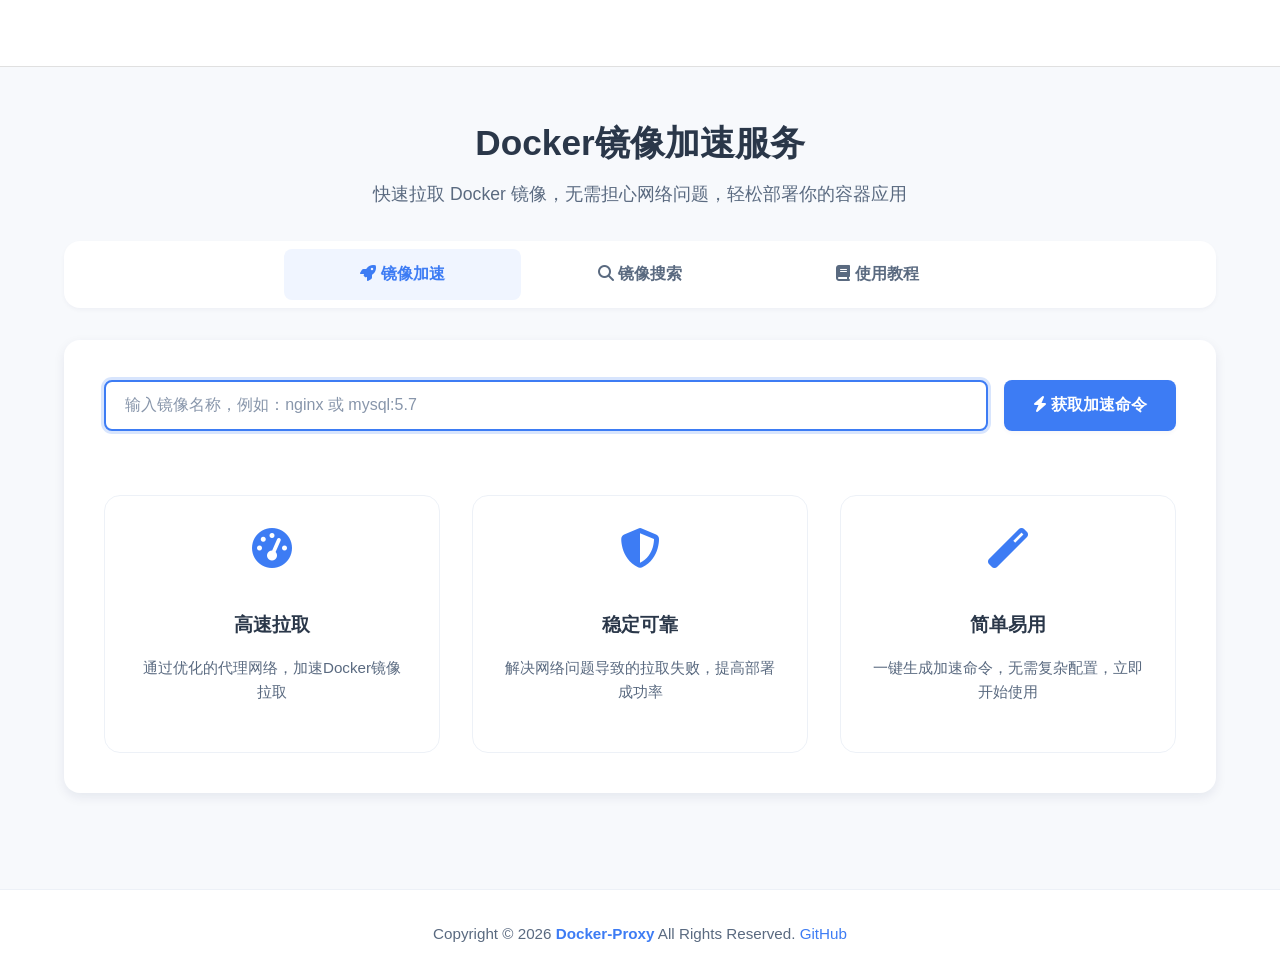
==== commit 6606b1c4: "Merge branch 'dqzboy:main' into main" ====
--- a/hubcmdui/web/index.html
+++ b/hubcmdui/web/index.html
@@ -6,9 +6,16 @@
     <title>Docker镜像加速服务</title>
     <link rel="icon" href="https://cdn.jsdelivr.net/gh/dqzboy/Blog-Image/BlogCourse/docker-proxy.png" type="image/png">
     <link rel="stylesheet" href="https://cdnjs.cloudflare.com/ajax/libs/font-awesome/6.4.0/css/all.min.css">
+    <!-- Highlight.js CSS -->
+    <link rel="stylesheet" href="https://cdnjs.cloudflare.com/ajax/libs/highlight.js/11.9.0/styles/atom-one-dark.min.css">
     <link rel="stylesheet" href="style.css">
-    <!-- 首先加载运行时配置（BASE_PATH 及 fetch 拦截器） -->
-    <script src="js/config.js"></script>
+    <link rel="stylesheet" href="css/mobile.css">
+    <!-- Highlight.js JS -->
+    <script src="https://cdnjs.cloudflare.com/ajax/libs/highlight.js/11.9.0/highlight.min.js"></script>
+    <script src="https://cdnjs.cloudflare.com/ajax/libs/highlight.js/11.9.0/languages/bash.min.js"></script>
+    <script src="https://cdnjs.cloudflare.com/ajax/libs/highlight.js/11.9.0/languages/shell.min.js"></script>
+    <script src="https://cdnjs.cloudflare.com/ajax/libs/highlight.js/11.9.0/languages/yaml.min.js"></script>
+    <script src="https://cdnjs.cloudflare.com/ajax/libs/highlight.js/11.9.0/languages/json.min.js"></script>
     <script src="js/nav-menu.js"></script>
 </head>
 <body>
@@ -77,13 +84,26 @@
 
         <!-- 搜索内容 -->
         <div id="searchContent" class="content">
+            <!-- Registry 平台选择器 -->
+            <div class="registry-selector">
+                <div class="registry-tabs" id="registryTabs">
+                    <!-- Registry 选项卡将由 JavaScript 动态生成 -->
+                    <div class="loading-indicator"><i class="fas fa-spinner fa-spin"></i> 加载中...</div>
+                </div>
+            </div>
+            
             <div class="search-container">
                 <input type="text" id="searchInput" 
-                       placeholder="输入关键词搜索Docker镜像，例如：nginx、mysql、redis..." 
-                       onkeypress="if(event.key === 'Enter') searchDockerHub(1)">
-                <button onclick="searchDockerHub(1)">
+                       placeholder="输入关键词搜索镜像，例如：nginx、mysql、redis..." 
+                       onkeypress="if(event.key === 'Enter') searchImages(1)">
+                <button onclick="searchImages(1)">
                     <i class="fas fa-search"></i> 搜索镜像
                 </button>
+            </div>
+            
+            <!-- 当前选中的 Registry 信息 -->
+            <div id="currentRegistryInfo" class="current-registry-info" style="display: none;">
+                <span id="registryInfoText"></span>
             </div>
             
             <!-- 搜索结果容器 -->
@@ -204,6 +224,14 @@
         }
         window.protectCopyright = protectCopyright;
         
+        // HTML 转义函数
+        function escapeHtml(text) {
+            const div = document.createElement('div');
+            div.textContent = text;
+            return div.innerHTML;
+        }
+        window.escapeHtml = escapeHtml;
+        
         // ========================================
         // === 文档加载相关函数 (移到此处) ===
         // ========================================
@@ -361,6 +389,629 @@
         let totalPages = 1;
         let currentTagPage = 1;
         let currentImageData = null;
+        let currentRegistry = 'docker-hub'; // 当前选中的 Registry
+        let enabledRegistries = []; // 启用的 Registry 列表
+        
+        // Registry 配置信息（默认配置，会被后端配置覆盖）
+        const REGISTRY_INFO = {
+            'docker-hub': { name: 'Docker Hub', icon: 'fab fa-docker', color: '#2496ED', prefix: '', proxyUrl: '' },
+            'ghcr': { name: 'GitHub Container Registry', icon: 'fab fa-github', color: '#333', prefix: 'ghcr.io', proxyUrl: '' },
+            'quay': { name: 'Quay.io', icon: 'fas fa-cube', color: '#40B4E5', prefix: 'quay.io', proxyUrl: '' },
+            'k8s': { name: 'Kubernetes Registry', icon: 'fas fa-dharmachakra', color: '#326CE5', prefix: 'registry.k8s.io', proxyUrl: '' },
+            'gcr': { name: 'Google Container Registry', icon: 'fab fa-google', color: '#4285F4', prefix: 'gcr.io', proxyUrl: '' },
+            'mcr': { name: 'Microsoft Container Registry', icon: 'fab fa-microsoft', color: '#00A4EF', prefix: 'mcr.microsoft.com', proxyUrl: '' },
+            'elastic': { name: 'Elastic Container Registry', icon: 'fas fa-bolt', color: '#FEC514', prefix: 'docker.elastic.co', proxyUrl: '' },
+            'nvcr': { name: 'NVIDIA Container Registry', icon: 'fas fa-microchip', color: '#76B900', prefix: 'nvcr.io', proxyUrl: '' },
+            'all': { name: '所有平台', icon: 'fas fa-globe', color: '#6c757d', prefix: '', proxyUrl: '' }
+        };
+        
+        // 加载启用的 Registry 配置
+        async function loadEnabledRegistries() {
+            try {
+                const response = await fetch('/api/config/registry-configs/enabled');
+                if (response.ok) {
+                    const data = await response.json();
+                    console.log('Loaded enabled registries:', data);
+                    
+                    // 如果返回空数组，使用默认配置
+                    if (!data || data.length === 0) {
+                        enabledRegistries = [{ registryId: 'docker-hub', name: 'Docker Hub', icon: 'fab fa-docker', color: '#2496ED', prefix: '' }];
+                    } else {
+                        enabledRegistries = data;
+                        
+                        // 更新 REGISTRY_INFO 中的代理地址
+                        enabledRegistries.forEach(config => {
+                            console.log(`Registry ${config.registryId}: proxyUrl = ${config.proxyUrl}`);
+                            if (REGISTRY_INFO[config.registryId]) {
+                                REGISTRY_INFO[config.registryId].proxyUrl = config.proxyUrl || '';
+                            }
+                        });
+                    }
+                    
+                    console.log('Updated REGISTRY_INFO:', REGISTRY_INFO);
+                    console.log('Updated enabledRegistries:', enabledRegistries);
+                    
+                    renderRegistryTabs();
+                } else {
+                    // 如果加载失败，显示默认的 Docker Hub
+                    enabledRegistries = [{ registryId: 'docker-hub', name: 'Docker Hub', icon: 'fab fa-docker', color: '#2496ED', prefix: '' }];
+                    renderRegistryTabs();
+                }
+            } catch (error) {
+                console.error('加载 Registry 配置失败:', error);
+                // 如果加载失败，显示默认的 Docker Hub
+                enabledRegistries = [{ registryId: 'docker-hub', name: 'Docker Hub', icon: 'fab fa-docker', color: '#2496ED', prefix: '' }];
+                renderRegistryTabs();
+            }
+        }
+        
+        // 渲染 Registry 选择标签
+        function renderRegistryTabs() {
+            const tabsContainer = document.getElementById('registryTabs');
+            if (!tabsContainer) return;
+            
+            let tabsHtml = '';
+            
+            // 渲染启用的 Registry 标签
+            enabledRegistries.forEach((config, index) => {
+                const isActive = index === 0 ? 'active' : '';
+                const info = REGISTRY_INFO[config.registryId] || config;
+                const shortName = config.name.replace(' Container Registry', '').replace(' Registry', '');
+                
+                tabsHtml += `
+                    <button class="registry-tab ${isActive}" data-registry="${config.registryId}" onclick="selectRegistry('${config.registryId}')">
+                        <i class="${info.icon || config.icon}"></i>
+                        <span>${shortName}</span>
+                    </button>
+                `;
+            });
+            
+            // 如果有多个启用的 Registry，添加"全部"选项
+            if (enabledRegistries.length > 1) {
+                tabsHtml += `
+                    <button class="registry-tab" data-registry="all" onclick="selectRegistry('all')">
+                        <i class="fas fa-globe"></i>
+                        <span>全部</span>
+                    </button>
+                `;
+            }
+            
+            tabsContainer.innerHTML = tabsHtml;
+            
+            // 设置默认选中的 Registry
+            if (enabledRegistries.length > 0) {
+                currentRegistry = enabledRegistries[0].registryId;
+            }
+        }
+        
+        // 选择 Registry 平台
+        function selectRegistry(registryId) {
+            currentRegistry = registryId;
+            currentPage = 1;
+            currentSearchTerm = '';
+            
+            // 更新选项卡样式
+            document.querySelectorAll('.registry-tab').forEach(tab => {
+                tab.classList.remove('active');
+                if (tab.dataset.registry === registryId) {
+                    tab.classList.add('active');
+                }
+            });
+            
+            // 更新搜索框占位符
+            const searchInput = document.getElementById('searchInput');
+            const info = REGISTRY_INFO[registryId];
+            if (registryId === 'all') {
+                searchInput.placeholder = '输入关键词在所有平台搜索镜像...';
+            } else {
+                searchInput.placeholder = `在 ${info.name} 中搜索镜像...`;
+            }
+            
+            // 显示当前 Registry 信息
+            const registryInfoEl = document.getElementById('currentRegistryInfo');
+            const registryInfoText = document.getElementById('registryInfoText');
+            if (registryId !== 'docker-hub' && registryId !== 'all') {
+                registryInfoEl.style.display = 'block';
+                registryInfoText.innerHTML = `<i class="${info.icon}" style="color: ${info.color}"></i> 当前搜索平台: <strong>${info.name}</strong> (镜像前缀: ${info.prefix})`;
+            } else if (registryId === 'all') {
+                registryInfoEl.style.display = 'block';
+                registryInfoText.innerHTML = `<i class="${info.icon}"></i> 将在所有支持的 Registry 平台中搜索`;
+            } else {
+                registryInfoEl.style.display = 'none';
+            }
+            
+            // 清空搜索结果
+            document.getElementById('searchResults').innerHTML = '';
+            document.getElementById('paginationContainer').style.display = 'none';
+            document.querySelector('#searchContent .features').style.display = 'grid';
+        }
+        window.selectRegistry = selectRegistry;
+        
+        // 统一搜索入口函数
+        async function searchImages(page = 1) {
+            if (currentRegistry === 'docker-hub') {
+                // 保持对 Docker Hub 的原有搜索逻辑
+                await searchDockerHub(page);
+            } else if (currentRegistry === 'all') {
+                // 搜索所有平台
+                await searchAllRegistries(page);
+            } else {
+                // 搜索特定 Registry
+                await searchSpecificRegistry(currentRegistry, page);
+            }
+        }
+        window.searchImages = searchImages;
+        
+        // 搜索所有 Registry 平台
+        async function searchAllRegistries(page = 1) {
+            const searchTerm = document.getElementById('searchInput').value.trim();
+            if (!searchTerm) {
+                showToastNotification('请输入搜索关键词', 'info');
+                return;
+            }
+            
+            if (currentSearchTerm !== searchTerm) {
+                page = 1;
+                currentSearchTerm = searchTerm;
+            }
+            
+            currentPage = page;
+            const searchResults = document.getElementById('searchResults');
+            searchResults.innerHTML = '<div class="loading-indicator"><i class="fas fa-spinner fa-spin"></i> 正在搜索所有平台...</div>';
+            searchResults.style.display = 'block';
+            document.querySelector('#searchContent .features').style.display = 'none';
+            document.getElementById('searchResultsList').style.display = 'block';
+            document.getElementById('imageTagsView').style.display = 'none';
+            
+            try {
+                const data = await fetchWithRetry(
+                    `/api/registry/search-all?term=${encodeURIComponent(searchTerm)}&page=${page}&limit=5`
+                );
+                
+                searchResults.innerHTML = '';
+                let hasResults = false;
+                
+                // 按 Registry 分组显示结果
+                data.registries.forEach(registry => {
+                    if (registry.results && registry.results.length > 0) {
+                        hasResults = true;
+                        const info = REGISTRY_INFO[registry.registry] || {};
+                        
+                        // 创建 Registry 分组标题
+                        const groupHeader = document.createElement('div');
+                        groupHeader.className = 'registry-group-header';
+                        groupHeader.innerHTML = `
+                            <i class="${info.icon || 'fas fa-cube'}" style="color: ${info.color || '#666'}"></i>
+                            <span>${registry.registryName || registry.registry}</span>
+                            <span class="result-count">${registry.count} 个结果</span>
+                        `;
+                        searchResults.appendChild(groupHeader);
+                        
+                        // 显示该 Registry 的结果
+                        registry.results.forEach(result => {
+                            searchResults.appendChild(createMultiRegistryResultItem(result, registry.registry));
+                        });
+                    }
+                });
+                
+                if (!hasResults) {
+                    searchResults.innerHTML = `
+                        <div class="empty-result">
+                            <div class="empty-icon">
+                                <i class="fas fa-search"></i>
+                            </div>
+                            <h3>未找到匹配的镜像</h3>
+                            <p>在所有平台中没有找到与 "${escapeHtml(searchTerm)}" 相关的镜像</p>
+                            <div class="empty-tips">
+                                <p><i class="fas fa-lightbulb"></i> 搜索建议：</p>
+                                <ul>
+                                    <li>尝试使用更简短或更通用的关键词</li>
+                                    <li>检查关键词拼写是否正确</li>
+                                    <li>使用英文关键词可能会获得更好的结果</li>
+                                </ul>
+                            </div>
+                        </div>`;
+                }
+                
+                // 聚合搜索不显示分页
+                document.getElementById('paginationContainer').style.display = 'none';
+                
+            } catch (error) {
+                console.error('聚合搜索出错:', error);
+                searchResults.innerHTML = `
+                    <div class="error-message">
+                        <i class="fas fa-exclamation-circle"></i>
+                        <p>搜索时发生错误: ${error.message}</p>
+                        <button onclick="searchAllRegistries(${page})" class="retry-btn">
+                            <i class="fas fa-redo"></i> 重试
+                        </button>
+                    </div>`;
+            }
+        }
+        window.searchAllRegistries = searchAllRegistries;
+        
+        // 搜索特定 Registry
+        async function searchSpecificRegistry(registryId, page = 1) {
+            const searchTerm = document.getElementById('searchInput').value.trim();
+            if (!searchTerm) {
+                showToastNotification('请输入搜索关键词', 'info');
+                return;
+            }
+            
+            if (currentSearchTerm !== searchTerm) {
+                page = 1;
+                currentSearchTerm = searchTerm;
+            }
+            
+            currentPage = page;
+            const searchResults = document.getElementById('searchResults');
+            const info = REGISTRY_INFO[registryId] || {};
+            searchResults.innerHTML = `<div class="loading-indicator"><i class="fas fa-spinner fa-spin"></i> 正在搜索 ${info.name}...</div>`;
+            searchResults.style.display = 'block';
+            document.querySelector('#searchContent .features').style.display = 'none';
+            document.getElementById('searchResultsList').style.display = 'block';
+            document.getElementById('imageTagsView').style.display = 'none';
+            
+            try {
+                const data = await fetchWithRetry(
+                    `/api/registry/search/${registryId}?term=${encodeURIComponent(searchTerm)}&page=${page}&limit=25`
+                );
+                
+                if (data.results && data.results.length > 0) {
+                    searchResults.innerHTML = '';
+                    
+                    // 创建 Registry 分组标题
+                    const groupHeader = document.createElement('div');
+                    groupHeader.className = 'registry-group-header';
+                    groupHeader.innerHTML = `
+                        <i class="${info.icon}" style="color: ${info.color}"></i>
+                        <span>${info.name}</span>
+                        <span class="result-count">${data.count} 个结果</span>
+                    `;
+                    searchResults.appendChild(groupHeader);
+                    
+                    data.results.forEach(result => {
+                        searchResults.appendChild(createMultiRegistryResultItem(result, registryId));
+                    });
+                    
+                    // 更新分页（对于支持分页的 Registry）
+                    totalPages = Math.ceil((data.count || data.results.length) / 25);
+                    if (totalPages > 1) {
+                        updatePagination(page, totalPages);
+                        document.getElementById('paginationContainer').style.display = 'flex';
+                        
+                        // 更新分页按钮的事件
+                        document.getElementById('prevPageBtn').onclick = () => searchSpecificRegistry(registryId, currentPage - 1);
+                        document.getElementById('nextPageBtn').onclick = () => searchSpecificRegistry(registryId, currentPage + 1);
+                    } else {
+                        document.getElementById('paginationContainer').style.display = 'none';
+                    }
+                } else {
+                    searchResults.innerHTML = `<div class="empty-result"><i class="fas fa-search"></i><p>在 ${info.name} 中未找到匹配的镜像</p></div>`;
+                    document.getElementById('paginationContainer').style.display = 'none';
+                }
+                
+            } catch (error) {
+                console.error(`搜索 ${registryId} 出错:`, error);
+                searchResults.innerHTML = `
+                    <div class="error-message">
+                        <i class="fas fa-exclamation-circle"></i>
+                        <p>搜索时发生错误: ${error.message}</p>
+                        <button onclick="searchSpecificRegistry('${registryId}', ${page})" class="retry-btn">
+                            <i class="fas fa-redo"></i> 重试
+                        </button>
+                    </div>`;
+                document.getElementById('paginationContainer').style.display = 'none';
+            }
+        }
+        window.searchSpecificRegistry = searchSpecificRegistry;
+        
+        // 创建多 Registry 搜索结果项
+        function createMultiRegistryResultItem(result, registryId) {
+            const resultItem = document.createElement('div');
+            resultItem.className = `search-result-item ${result.isOfficial ? 'official-image' : ''}`;
+            
+            const info = REGISTRY_INFO[registryId] || {};
+            const description = result.description || '暂无描述';
+            const pullCommand = result.pullCommand || (info.prefix ? `${info.prefix}/${result.fullName || result.name}` : result.name);
+            
+            resultItem.innerHTML = `
+                <div class="result-header">
+                    <div class="title-badge">
+                        <span class="registry-badge" style="background-color: ${info.color || '#666'}">
+                            <i class="${info.icon || 'fas fa-cube'}"></i>
+                        </span>
+                        <h3>${result.fullName || result.name}</h3>
+                        ${result.isOfficial ? '<span class="official-badge"><i class="fas fa-check-circle"></i> 官方</span>' : ''}
+                    </div>
+                    <div class="result-stats">
+                        ${result.stars > 0 ? `<span class="stats"><i class="fas fa-star"></i> ${formatNumber(result.stars)}</span>` : ''}
+                        ${result.pulls > 0 ? `<span class="stats"><i class="fas fa-download"></i> ${formatNumber(result.pulls)}</span>` : ''}
+                    </div>
+                </div>
+                <p class="result-description">${description}</p>
+                <div class="result-pull-command">
+                    <code>${pullCommand}</code>
+                    <button class="copy-small-btn" onclick="copyToClipboard('${pullCommand.replace(/'/g, "\\'")}', this); event.stopPropagation();">
+                        <i class="fas fa-copy"></i>
+                    </button>
+                </div>
+                <div class="result-actions">
+                    <button class="action-btn primary" onclick="useImageFromRegistry('${pullCommand.replace(/'/g, "\\'")}', '${registryId}')">
+                        <i class="fas fa-rocket"></i> 使用此镜像
+                    </button>
+                    ${registryId === 'docker-hub' || registryId === 'quay' ? `
+                        <button class="action-btn secondary" onclick="viewImageDetailsForRegistry('${(result.fullName || result.name).replace(/'/g, "\\'")}', ${result.isOfficial || false}, '${encodeURIComponent(description).replace(/'/g, "%27")}', ${result.stars || 0}, ${result.pulls || 0}, '${registryId}')">
+                            <i class="fas fa-tags"></i> 查看标签
+                        </button>
+                    ` : ''}
+                </div>
+            `;
+            return resultItem;
+        }
+        
+        // 从特定 Registry 使用镜像
+        function useImageFromRegistry(pullCommand, registryId) {
+            switchTab('accelerate');
+            
+            const imageInput = document.getElementById('imageInput');
+            if (imageInput) {
+                imageInput.value = pullCommand;
+                generateCommands(pullCommand);
+                
+                const resultDiv = document.getElementById('result');
+                if (resultDiv) {
+                    resultDiv.scrollIntoView({ behavior: 'smooth' });
+                }
+            }
+            
+            showToastNotification(`已选择镜像: ${pullCommand}`, 'success');
+        }
+        window.useImageFromRegistry = useImageFromRegistry;
+        
+        // 查看特定 Registry 的镜像标签详情
+        async function viewImageDetailsForRegistry(imageName, isOfficial, description, stars, pulls, registryId) {
+            if (registryId === 'docker-hub') {
+                // 使用原有的 Docker Hub 标签查看逻辑
+                viewImageDetails(imageName, isOfficial, description, stars, pulls);
+            } else {
+                // 其他 Registry 使用新的标签查看逻辑
+                currentImageData = {
+                    name: imageName,
+                    isOfficial: isOfficial,
+                    description: decodeURIComponent(description || ''),
+                    stars: stars,
+                    pulls: pulls,
+                    registry: registryId
+                };
+                
+                const imageTagsView = document.getElementById('imageTagsView');
+                const info = REGISTRY_INFO[registryId] || {};
+                imageTagsView.innerHTML = `<div class="loading-container"><div class="loading-indicator"><i class="fas fa-spinner fa-spin"></i> 正在加载 ${info.name} 镜像标签...</div></div>`;
+                document.getElementById('searchResultsList').style.display = 'none';
+                imageTagsView.style.display = 'block';
+                
+                try {
+                    const data = await fetchWithRetry(
+                        `/api/registry/tags/${registryId}?name=${encodeURIComponent(imageName)}`
+                    );
+                    
+                    const pullPrefix = info.prefix ? `${info.prefix}/${imageName}` : imageName;
+                    
+                    const tagCount = data.count || data.results?.length || 0;
+                    
+                    // 根据标签数量判断是否显示警告
+                    let warningMessage = '';
+                    if (tagCount > 1000) {
+                        warningMessage = `<div class="tag-count-warning">
+                            <i class="fas fa-exclamation-triangle"></i>
+                            <p>该镜像包含 <strong>${tagCount}</strong> 个标签，加载全部可能会很慢。建议使用搜索功能查找特定标签。</p>
+                        </div>`;
+                    } else if (tagCount > 500) {
+                        warningMessage = `<div class="tag-count-warning moderate">
+                            <i class="fas fa-info-circle"></i>
+                            <p>该镜像包含 <strong>${tagCount}</strong> 个标签。</p>
+                        </div>`;
+                    }
+                    
+                    // 保存当前 Registry 标签数据供筛选使用
+                    window.currentRegistryTags = data.results || [];
+                    window.currentRegistryPullPrefix = pullPrefix;
+                    window.currentRegistryId = registryId;
+                    
+                    imageTagsView.innerHTML = `
+                        <div class="tag-header">
+                            <div class="tag-breadcrumb">
+                                <a href="javascript:void(0);" onclick="showSearchResults()">返回搜索结果</a>
+                            </div>
+                            <h2 id="currentImageTitle">
+                                <span class="registry-badge" style="background-color: ${info.color || '#666'}">
+                                    <i class="${info.icon || 'fas fa-cube'}"></i>
+                                </span>
+                                ${imageName}
+                            </h2>
+                            <p id="imageDescription" class="image-description">${currentImageData.description || '暂无描述'}</p>
+                            <div class="image-meta">
+                                ${currentImageData.stars > 0 ? `<span id="imageStars"><i class="fas fa-star"></i> ${formatNumber(currentImageData.stars)} 星标</span>` : ''}
+                                ${currentImageData.pulls > 0 ? `<span id="imagePulls"><i class="fas fa-download"></i> ${formatNumber(currentImageData.pulls)} 下载</span>` : ''}
+                                <span id="imageTags"><i class="fas fa-tags"></i> ${formatNumber(tagCount)} 个标签</span>
+                            </div>
+                        </div>
+                        
+                        ${warningMessage}
+                        
+                        <div class="tag-actions">
+                            <div class="tag-search-container">
+                                <input type="text" id="tagSearchInput" placeholder="搜索TAG..." onkeyup="filterRegistryTags()">
+                                <button class="reset-search-btn" onclick="resetRegistryTagSearch()">
+                                    <i class="fas fa-times"></i> 重置
+                                </button>
+                            </div>
+                        </div>
+                        
+                        <div class="tag-search-stats" id="registryTagStats">
+                            <p>共找到 <strong>${tagCount}</strong> 个标签</p>
+                        </div>
+                        
+                        <div class="tag-table-container">
+                            <table class="tag-table" id="registryTagTable">
+                                <thead>
+                                    <tr>
+                                        <th width="25%">TAG</th>
+                                        <th width="35%">OS/ARCH</th>
+                                        <th width="15%">大小</th>
+                                        <th width="15%">更新时间</th>
+                                        <th width="10%">操作</th>
+                                    </tr>
+                                </thead>
+                                <tbody id="registryTagTableBody">
+                                    <!-- 标签将通过 JS 渲染 -->
+                                </tbody>
+                            </table>
+                        </div>
+                    `;
+                    
+                    // 渲染标签表格
+                    renderRegistryTagsTable(data.results || [], pullPrefix, registryId);
+                    enhanceTagSearchContainer();
+                    
+                } catch (error) {
+                    console.error('获取镜像标签失败:', error);
+                    imageTagsView.innerHTML = `
+                        <div class="tag-header">
+                            <div class="tag-breadcrumb">
+                                <a href="javascript:void(0);" onclick="showSearchResults()">返回搜索结果</a>
+                            </div>
+                            <div class="error-message">
+                                <i class="fas fa-exclamation-circle"></i>
+                                <p>加载镜像标签失败: ${error.message}</p>
+                                <button onclick="viewImageDetailsForRegistry('${imageName.replace(/'/g, "\\'")}', ${isOfficial}, '${encodeURIComponent(description).replace(/'/g, "%27")}', ${stars}, ${pulls}, '${registryId}')" class="retry-btn">
+                                    <i class="fas fa-redo"></i> 重试
+                                </button>
+                            </div>
+                        </div>
+                    `;
+                }
+            }
+        }
+        window.viewImageDetailsForRegistry = viewImageDetailsForRegistry;
+
+        // 渲染 registry 标签表格（与 Docker Hub 相同的表格布局）
+        function renderRegistryTagsTable(tags, pullPrefix, registryId) {
+            const tbody = document.getElementById('registryTagTableBody');
+            if (!tbody) return;
+            
+            if (!tags || tags.length === 0) {
+                tbody.innerHTML = '<tr><td colspan="5" class="no-tags-message">暂无标签数据</td></tr>';
+                return;
+            }
+            
+            tbody.innerHTML = tags.map((tag, index) => {
+                // 处理标签数据 - 标签可能是字符串或对象
+                const tagName = typeof tag === 'string' ? tag : (tag.name || tag);
+                const tagDigest = typeof tag === 'object' ? tag.digest : null;
+                const tagSize = typeof tag === 'object' ? tag.size : null;
+                const tagLastUpdated = typeof tag === 'object' ? tag.lastUpdated : null;
+                const tagImages = typeof tag === 'object' && tag.images ? tag.images : [];
+                
+                // 计算大小
+                let sizeDisplay = '-';
+                if (tagSize) {
+                    const sizeInMB = Math.round(tagSize / 1024 / 1024);
+                    sizeDisplay = `${sizeInMB} MB`;
+                }
+                
+                // 格式化日期
+                let lastUpdatedDisplay = '-';
+                if (tagLastUpdated) {
+                    const date = new Date(tagLastUpdated);
+                    if (!isNaN(date.getTime())) {
+                        lastUpdatedDisplay = date.toLocaleDateString('zh-CN');
+                    }
+                }
+                
+                // 创建 OS/ARCH 显示
+                const osArchHtml = tagImages.length > 0 
+                    ? createOsArchHtml(tagImages, index)
+                    : '<span class="arch-badge">linux/amd64</span>';
+                
+                return `
+                    <tr data-tag="${tagName}">
+                        <td><span class="tag-name-cell">${tagName}</span></td>
+                        <td>${osArchHtml}</td>
+                        <td>${sizeDisplay}</td>
+                        <td>${lastUpdatedDisplay}</td>
+                        <td>
+                            <button class="primary-btn" onclick="useTagFromRegistry('${pullPrefix}', '${tagName}', '${registryId}')">
+                                <i class="fas fa-rocket"></i> 使用
+                            </button>
+                        </td>
+                    </tr>
+                `;
+            }).join('');
+        }
+
+        // 过滤 registry 标签（表格版本）
+        function filterRegistryTags() {
+            const searchInput = document.getElementById('tagSearchInput');
+            const tbody = document.getElementById('registryTagTableBody');
+            if (!searchInput || !tbody) return;
+            
+            const searchTerm = searchInput.value.toLowerCase().trim();
+            const rows = tbody.querySelectorAll('tr');
+            let visibleCount = 0;
+            
+            rows.forEach(row => {
+                const tagName = row.getAttribute('data-tag');
+                if (!tagName) return;
+                
+                if (searchTerm === '' || tagName.toLowerCase().includes(searchTerm)) {
+                    row.style.display = '';
+                    visibleCount++;
+                } else {
+                    row.style.display = 'none';
+                }
+            });
+            
+            // 更新统计信息
+            const statsDiv = document.getElementById('registryTagStats');
+            if (statsDiv) {
+                const totalCount = rows.length;
+                if (searchTerm) {
+                    statsDiv.innerHTML = `<p>搜索结果: <strong>${visibleCount}</strong> / ${totalCount} 个标签</p>`;
+                } else {
+                    statsDiv.innerHTML = `<p>共找到 <strong>${totalCount}</strong> 个标签</p>`;
+                }
+            }
+        }
+
+        // 重置 registry 标签搜索
+        function resetRegistryTagSearch() {
+            const searchInput = document.getElementById('tagSearchInput');
+            if (searchInput) {
+                searchInput.value = '';
+                filterRegistryTags();
+            }
+        }
+
+        // 使用指定 registry 的标签
+        function useTagFromRegistry(pullPrefix, tag, registryId) {
+            const fullImage = `${pullPrefix}:${tag}`;
+            const imageInput = document.getElementById('imageInput');
+            if (imageInput) {
+                imageInput.value = fullImage;
+                // 跳转到镜像加速页面
+                switchTab('accelerate');
+                // 生成加速命令
+                setTimeout(() => {
+                    generateCommands();
+                    showNotification(`已选择镜像: ${fullImage}`, 'success');
+                }, 100);
+            } else {
+                console.error('imageInput element not found');
+            }
+        }
+        window.useTagFromRegistry = useTagFromRegistry;
 
         // 初始化时加载代理域名配置
         async function initProxyDomain() {
@@ -523,7 +1174,7 @@
             return num.toString();
         }
 
-        // 生成加速命令
+        // 生成加速命令 - 支持多 Registry 镜像格式
         function generateCommands(imageNameInput) {
             let currentImageName = imageNameInput;
             if (!currentImageName) {
@@ -535,15 +1186,77 @@
                 alert('请输入 Docker 镜像名称');
                 return;
             }
-            let [imageName, tag] = currentImageName.split(':');
-            tag = tag || 'latest';
+            
+            // 解析镜像名称和标签
+            let imageName, tag;
+            const lastColonIndex = currentImageName.lastIndexOf(':');
+            // 检查冒号后面是不是端口号（如果包含 / 则不是标签）
+            if (lastColonIndex > -1 && !currentImageName.substring(lastColonIndex + 1).includes('/')) {
+                imageName = currentImageName.substring(0, lastColonIndex);
+                tag = currentImageName.substring(lastColonIndex + 1);
+            } else {
+                imageName = currentImageName;
+                tag = 'latest';
+            }
             
             let originalImage = `${imageName}:${tag}`;
             let proxyImage = '';
-            if (!imageName.includes('/')) {
-                proxyImage = `${proxyDomain}/library/${imageName}:${tag}`;
+            let detectedRegistry = 'docker-hub';
+            
+            // 从 enabledRegistries 获取 Docker Hub 的代理地址作为默认值
+            const dockerHubConfig = enabledRegistries.find(r => r.registryId === 'docker-hub');
+            let usedProxyDomain = (dockerHubConfig && dockerHubConfig.proxyUrl) ? dockerHubConfig.proxyUrl : proxyDomain;
+            
+            // Registry 前缀到 Registry ID 的映射
+            const prefixToRegistryId = {
+                'ghcr.io': 'ghcr',
+                'quay.io': 'quay',
+                'gcr.io': 'gcr',
+                'registry.k8s.io': 'k8s',
+                'k8s.gcr.io': 'k8s',
+                'mcr.microsoft.com': 'mcr',
+                'docker.elastic.co': 'elastic',
+                'nvcr.io': 'nvcr',
+                'docker.io': 'docker-hub'
+            };
+            
+            // 检测镜像来源
+            let matchedPrefix = null;
+            for (const prefix of Object.keys(prefixToRegistryId)) {
+                if (imageName.startsWith(prefix + '/')) {
+                    matchedPrefix = prefix;
+                    detectedRegistry = prefixToRegistryId[prefix];
+                    break;
+                }
+            }
+            
+            // 查找对应 Registry 的代理地址
+            if (detectedRegistry !== 'docker-hub') {
+                const registryConfig = enabledRegistries.find(r => r.registryId === detectedRegistry);
+                console.log(`Looking for registry ${detectedRegistry}, found:`, registryConfig);
+                
+                if (registryConfig && registryConfig.proxyUrl) {
+                    usedProxyDomain = registryConfig.proxyUrl;
+                    console.log(`Using proxy URL: ${usedProxyDomain} for ${detectedRegistry}`);
+                    // 移除原始前缀，使用代理地址
+                    const imageWithoutPrefix = imageName.substring(matchedPrefix.length + 1);
+                    proxyImage = `${usedProxyDomain}/${imageWithoutPrefix}:${tag}`;
+                } else {
+                    // 该 Registry 未启用或没有配置代理地址，使用原始地址
+                    console.warn(`No proxy URL configured for ${detectedRegistry}`);
+                    proxyImage = `${imageName}:${tag}`;
+                    showToastNotification(`${REGISTRY_INFO[detectedRegistry]?.name || detectedRegistry} 未配置代理地址，使用原始地址`, 'warning');
+                }
             } else {
-                proxyImage = `${proxyDomain}/${imageName}:${tag}`;
+                // Docker Hub 镜像
+                console.log(`Using Docker Hub proxy: ${usedProxyDomain}`);
+                if (!imageName.includes('/')) {
+                    // 官方镜像
+                    proxyImage = `${usedProxyDomain}/library/${imageName}:${tag}`;
+                } else {
+                    // 用户镜像
+                    proxyImage = `${usedProxyDomain}/${imageName}:${tag}`;
+                }
             }
             
             const commands = [
@@ -556,6 +1269,20 @@
             const resultDiv = document.getElementById('result');
             const container = document.getElementById('commandsContainer');
             container.innerHTML = '';
+            
+            // 显示检测到的 Registry 信息
+            if (detectedRegistry !== 'docker-hub') {
+                const registryInfo = REGISTRY_INFO[detectedRegistry] || {};
+                const registryInfoDiv = document.createElement('div');
+                registryInfoDiv.className = 'detected-registry-info';
+                registryInfoDiv.innerHTML = `
+                    <div class="registry-detection-badge" style="background-color: ${registryInfo.color || '#666'}20; border-left: 3px solid ${registryInfo.color || '#666'};">
+                        <i class="${registryInfo.icon || 'fas fa-cube'}" style="color: ${registryInfo.color || '#666'}"></i>
+                        <span>检测到 <strong>${registryInfo.name || detectedRegistry}</strong> 镜像</span>
+                    </div>
+                `;
+                container.appendChild(registryInfoDiv);
+            }
             
             // 将生成的命令添加到结果容器中
             commands.forEach((command, index) => {
@@ -570,7 +1297,7 @@
                             <div class="terminal-button button-green"></div>
                         </div>
                         <pre><code>${command.cmd}</code>
-                            <button class="copy-btn" onclick="copyToClipboard('${command.cmd}', this)">复制</button>
+                            <button class="copy-btn" onclick="copyToClipboard('${command.cmd.replace(/'/g, "\\'")}', this)">复制</button>
                         </pre>
                     </div>
                 `;
@@ -817,14 +1544,12 @@
                 
                 // 根据标签数量判断是否显示警告
                 let warningMessage = '';
-                let loadAllBtnDisabled = false;
                 
                 if (tagCount > 1000) {
                     warningMessage = `<div class="tag-count-warning">
                         <i class="fas fa-exclamation-triangle"></i>
                         <p>该镜像包含 <strong>${tagCount}</strong> 个标签，加载全部可能会很慢。建议使用分页浏览或利用搜索功能查找特定标签。</p>
                     </div>`;
-                    loadAllBtnDisabled = true;
                 } else if (tagCount > 500) {
                     warningMessage = `<div class="tag-count-warning moderate">
                         <i class="fas fa-info-circle"></i>
@@ -853,7 +1578,7 @@
                         <div class="tag-search-container">
                             <input type="text" id="tagSearchInput" placeholder="搜索TAG..." onkeyup="filterTags()">
                         </div>
-                        <button id="loadAllTagsBtn" class="load-all-btn" onclick="loadAllTags()" ${loadAllBtnDisabled ? 'disabled' : ''}>
+                        <button id="loadAllTagsBtn" class="load-all-btn" onclick="loadAllTags()">
                             <i class="fas fa-cloud-download-alt"></i> 加载全部TAG
                         </button>
                     </div>
@@ -1532,12 +2257,6 @@
 
         // 显示指定的文档
         function showDocument(index) {
-            // 清理之前的返回顶部按钮
-            const existingBackToTopBtn = document.querySelector('.back-to-top-btn');
-            if (existingBackToTopBtn) {
-                existingBackToTopBtn.remove();
-            }
-            
             if (!window.documentationData || !Array.isArray(window.documentationData)) {
                 console.error('文档数据不可用');
                 return;
@@ -1700,28 +2419,64 @@
                         const docFragmentRoot = document.createElement('div');
                         docFragmentRoot.innerHTML = rawHtml;
 
-                        // 为代码块添加语言标识和复制按钮
+                        // 为代码块添加语法高亮和行号
                         const preElements = docFragmentRoot.querySelectorAll('pre');
                         preElements.forEach((preElement, index) => {
                             const codeElement = preElement.querySelector('code');
                             let codeToCopy = '';
-                            let language = 'Code';
+                            let language = 'bash';
                             
                             if (codeElement) {
                                 codeToCopy = codeElement.textContent;
+                                
                                 // 尝试从className获取语言信息
                                 const className = codeElement.className;
                                 const langMatch = className.match(/language-(\w+)/);
                                 if (langMatch) {
-                                    language = langMatch[1].toUpperCase();
+                                    language = langMatch[1].toLowerCase();
                                 }
+                                
+                                // 使用highlight.js进行语法高亮
+                                let highlightedCode;
+                                try {
+                                    if (window.hljs) {
+                                        highlightedCode = hljs.highlight(codeToCopy, { language: language }).value;
+                                    } else {
+                                        highlightedCode = codeToCopy
+                                            .replace(/&/g, '&amp;')
+                                            .replace(/</g, '&lt;')
+                                            .replace(/>/g, '&gt;');
+                                    }
+                                } catch (e) {
+                                    // 如果语言不支持，使用auto模式
+                                    highlightedCode = hljs.highlightAuto(codeToCopy).value;
+                                }
+                                
+                                // 将代码分行并创建表格结构
+                                const lines = highlightedCode.split('\n');
+                                // 如果最后一行是空行，删除它
+                                if (lines[lines.length - 1].trim() === '') {
+                                    lines.pop();
+                                }
+                                
+                                // 创建简单的代码结构（无行号）
+                                let codeHTML = '';
+                                lines.forEach((line, lineIndex) => {
+                                    codeHTML += `<div class="hljs-line">${line || ' '}</div>`;
+                                });
+                                
+                                // 应用hljs样式类
+                                codeElement.className = `hljs ${language}`;
+                                codeElement.innerHTML = codeHTML;
                             } else {
                                 codeToCopy = preElement.textContent;
                             }
 
-                            // 设置语言属性用于CSS显示
-                            preElement.setAttribute('data-language', language);
-
+                            // 设置语言属性
+                            preElement.setAttribute('data-language', language.toUpperCase());
+                            preElement.className = 'wp-block-code';
+
+                            // 添加复制按钮
                             if (codeToCopy.trim() !== '') {
                                 const copyButton = document.createElement('button');
                                 copyButton.className = 'copy-btn';
@@ -1795,42 +2550,26 @@
                         }
                         container.appendChild(docMetaDiv);
 
-                        // 添加返回顶部按钮（如果内容很长）
-                        if (docContentDiv.scrollHeight > 1000) {
-                            const backToTopBtn = document.createElement('button');
+                        // 添加返回顶部按钮
+                        let backToTopBtn = document.querySelector('.back-to-top-btn');
+                        if (!backToTopBtn) {
+                            backToTopBtn = document.createElement('button');
                             backToTopBtn.className = 'back-to-top-btn';
                             backToTopBtn.innerHTML = '<i class="fas fa-arrow-up"></i>';
-                            backToTopBtn.style.cssText = `
-                                position: fixed;
-                                bottom: 2rem;
-                                right: 2rem;
-                                width: 3rem;
-                                height: 3rem;
-                                border-radius: 50%;
-                                background: var(--primary-color);
-                                color: white;
-                                border: none;
-                                cursor: pointer;
-                                box-shadow: 0 4px 12px rgba(61, 124, 244, 0.3);
-                                z-index: 1000;
-                                opacity: 0.8;
-                                transition: all 0.3s ease;
-                            `;
+                            backToTopBtn.title = '返回顶部';
                             backToTopBtn.onclick = () => {
-                                container.scrollIntoView({ behavior: 'smooth' });
-                            };
-                            backToTopBtn.onmouseenter = () => {
-                                backToTopBtn.style.opacity = '1';
-                                backToTopBtn.style.transform = 'scale(1.1)';
-                            };
-                            backToTopBtn.onmouseleave = () => {
-                                backToTopBtn.style.opacity = '0.8';
-                                backToTopBtn.style.transform = 'scale(1)';
+                                window.scrollTo({ top: 0, behavior: 'smooth' });
                             };
                             document.body.appendChild(backToTopBtn);
                             
-                            // 当切换文档时清理按钮
-                            container.setAttribute('data-back-to-top', 'true');
+                            // 监听滚动事件
+                            window.addEventListener('scroll', () => {
+                                if (window.scrollY > 300) {
+                                    backToTopBtn.classList.add('visible');
+                                } else {
+                                    backToTopBtn.classList.remove('visible');
+                                }
+                            });
                         }
 
                     } catch (error) {
@@ -1897,6 +2636,9 @@
             // 初始化代理域名
             initProxyDomain();
             
+            // 加载启用的 Registry 配置
+            loadEnabledRegistries();
+            
             // 确保元素存在再添加事件监听器
             const searchInput = document.getElementById('searchInput');
             if (searchInput) {
@@ -1947,5 +2689,6 @@
         }
     </script>
     <script src="https://cdnjs.cloudflare.com/ajax/libs/marked/2.0.3/marked.min.js"></script>
+    <script src="js/mobile-menu.js"></script>
 </body>
 </html>
--- a/hubcmdui/web/style.css
+++ b/hubcmdui/web/style.css
@@ -0,0 +1,4194 @@
+/* 现代化UI样式 - 面向C端用户 */
+:root {
+    /* 主色调 */
+    --primary-color: #3D7CF4;
+    --primary-light: #5D95FD;
+    --primary-dark: #2F62C9;
+    --primary-dark-color: #2c5282; /* 深蓝色，可以根据您的主题调整 */
+    /* 辅助色 */
+    --secondary-color: #FF6B6B;
+    --secondary-light: #FF8E8E;
+    --secondary-dark: #DA5151;
+    
+    /* 中性色 */
+    --background-color: #F7F9FC;
+    --container-bg: #FFFFFF;
+    --card-bg: #FFFFFF;
+    
+    /* 文字颜色 */
+    --text-primary: #2A3749;
+    --text-secondary: #5A6A80;
+    --text-muted: #8896AB;
+    
+    /* 边框和分隔线 */
+    --border-color: #E2E8F0;
+    --border-light: #EDF1F7;
+    
+    /* 状态颜色 */
+    --success-color: #32D583;
+    --warning-color: #FFB547;
+    --danger-color: #FF5252;
+    --info-color: #4AADD4;
+    
+    /* 阴影 */
+    --shadow-sm: 0 2px 4px rgba(11, 31, 77, 0.04);
+    --shadow-md: 0 4px 12px rgba(11, 31, 77, 0.08);
+    --shadow-lg: 0 8px 24px rgba(11, 31, 77, 0.12);
+    
+    /* 圆角 */
+    --radius-sm: 4px;
+    --radius-md: 8px;
+    --radius-lg: 16px;
+    
+    /* 动画 */
+    --transition-fast: 0.15s ease;
+    --transition-normal: 0.25s ease;
+    --transition-slow: 0.4s ease;
+    
+    /* 字体 */
+    --font-sans: 'SF Pro Display', -apple-system, BlinkMacSystemFont, 'Segoe UI', Roboto, Oxygen, Ubuntu, Cantarell, sans-serif;
+  }
+  
+  /* 基础样式 */
+  body {
+    font-family: var(--font-sans);
+    line-height: 1.6;
+    margin: 0;
+    padding: 0;
+    background-color: var(--background-color);
+    color: var(--text-primary);
+    min-height: 100vh;
+    display: flex;
+    flex-direction: column;
+    overflow-x: hidden;
+  }
+  
+  /* 头部导航 */
+  .header {
+    background-color: #ffffff; /* 白色背景 */
+    padding: 20px 0; /* 增加上下padding */
+    position: relative;
+    border-bottom: 1px solid #e0e0e0; /* 添加边框分隔 */
+  }
+  
+  .header-content {
+    display: flex;
+    justify-content: space-between;
+    align-items: center;
+    max-width: 1200px;
+    margin: 0 auto;
+    padding: 0 30px; /* 增加左右padding */
+  }
+  
+  .logo {
+    height: 60px; /* 将原来的40px增大到60px */
+    width: auto;
+    transition: transform 0.3s ease;
+  }
+  
+  .logo:hover {
+    transform: scale(1.05); /* 添加悬停效果 */
+  }
+  
+  /* 导航菜单修复 */
+  .nav-menu {
+    display: flex;
+    align-items: center;
+  }
+  
+  .menu-toggle {
+    display: none;
+    font-size: 24px;
+    color: #333333; /* 深色图标 */
+    cursor: pointer;
+  }
+  
+  .nav-list {
+    display: flex;
+    list-style: none;
+    margin: 0;
+    padding: 0;
+  }
+  
+  .nav-list li {
+    margin-left: 20px;
+  }
+  
+  /* 注意：菜单项的具体样式由JS中的内联样式控制 */
+  
+  /* 移动设备适配 */
+  @media (max-width: 768px) {
+    .menu-toggle {
+        display: block;
+    }
+    
+    .nav-list {
+        position: absolute;
+        top: 100%;
+        right: 20px;
+        background-color: #ffffff; /* 白色背景 */
+        border-radius: 5px;
+        padding: 20px;
+        flex-direction: column;
+        display: none;
+        z-index: 100;
+        box-shadow: 0 5px 15px rgba(0, 0, 0, 0.1);
+        border: 1px solid #e0e0e0;
+    }
+    
+    .nav-menu.active .nav-list {
+        display: flex;
+    }
+    
+    .nav-list li {
+        margin: 10px 0;
+    }
+  }
+  
+  .no-menu, .menu-error {
+    color: #ff6b6b;
+    font-size: 14px;
+    margin-right: 20px;
+  }
+  
+  /* 主容器 */
+  .container {
+    width: 90%;
+    max-width: 1320px;
+    margin: 2rem auto;
+    padding: 0;
+    flex: 1 0 auto;
+    display: flex;
+    flex-direction: column;
+  }
+  
+  .page-title {
+    font-size: 2.2rem;
+    font-weight: 700;
+    color: var(--text-primary);
+    margin-bottom: 1.5rem;
+    text-align: center;
+    line-height: 1.2;
+  }
+  
+  .page-subtitle {
+    font-size: 1.1rem;
+    color: var(--text-secondary);
+    margin-top: -0.5rem;
+    margin-bottom: 2rem;
+    text-align: center;
+    max-width: 700px;
+    margin-left: auto;
+    margin-right: auto;
+  }
+  
+  /* 选项卡 */
+  .tab-container {
+    display: flex;
+    margin-bottom: 2rem;
+    background: var(--container-bg);
+    border-radius: var(--radius-lg);
+    padding: 0.5rem;
+    box-shadow: var(--shadow-sm);
+    justify-content: center;
+    position: relative;
+    z-index: 1;
+  }
+  
+  .tab {
+    padding: 0.8rem 1.8rem;
+    border: none;
+    background: none;
+    color: var(--text-secondary);
+    cursor: pointer;
+    font-weight: 600;
+    position: relative;
+    transition: all var(--transition-normal);
+    border-radius: var(--radius-md);
+    font-size: 1rem;
+    flex: 1;
+    text-align: center;
+    max-width: 180px;
+  }
+  
+  .tab:hover {
+    color: var(--primary-color);
+  }
+  
+  .tab.active {
+    color: var(--primary-color);
+    background-color: rgba(61, 124, 244, 0.08);
+  }
+  
+  /* 内容区域 */
+  .content {
+    display: none;
+    background: var(--container-bg);
+    padding: 2.5rem;
+    border-radius: var(--radius-lg);
+    box-shadow: var(--shadow-md);
+    flex: 1;
+    width: 100%;
+    box-sizing: border-box;
+    animation: fadeIn 0.3s ease-in-out;
+  }
+  
+  @keyframes fadeIn {
+    from { opacity: 0; transform: translateY(10px); }
+    to { opacity: 1; transform: translateY(0); }
+  }
+  
+  .content.active {
+    display: flex;
+    flex-direction: column;
+  }
+  
+  /* 输入框和按钮 */
+  input[type="text"] {
+    width: 100%;
+    padding: 0.9rem 1.2rem;
+    border: 2px solid var(--border-color);
+    border-radius: var(--radius-md);
+    font-size: 1rem;
+    transition: all var(--transition-fast);
+    background-color: var(--container-bg);
+    color: var(--text-primary);
+    box-shadow: var(--shadow-sm);
+  }
+  
+  input[type="text"]:focus {
+    border-color: var(--primary-color);
+    box-shadow: 0 0 0 3px rgba(61, 124, 244, 0.2);
+    outline: none;
+  }
+  
+  input[type="text"]::placeholder {
+    color: var(--text-muted);
+  }
+  
+  button {
+    background-color: var(--primary-color);
+    color: white;
+    border: none;
+    padding: 0.9rem 1.8rem;
+    border-radius: var(--radius-md);
+    cursor: pointer;
+    font-size: 1rem;
+    font-weight: 600;
+    transition: all var(--transition-fast);
+    box-shadow: var(--shadow-sm);
+  }
+  
+  button:hover {
+    background-color: var(--primary-dark);
+    transform: translateY(-2px);
+    box-shadow: var(--shadow-md);
+  }
+  
+  button:active {
+    transform: translateY(0);
+  }
+  
+  /* 搜索区域 */
+  .search-container {
+    display: flex;
+    gap: 1rem;
+    margin-bottom: 2rem;
+  }
+  
+  .search-container input {
+    flex: 1;
+  }
+  
+  .search-container button {
+    white-space: nowrap;
+  }
+  
+  /* ===== Registry 平台选择器样式 ===== */
+  .registry-selector {
+    margin-bottom: 1.5rem;
+  }
+  
+  .registry-tabs {
+    display: flex;
+    flex-wrap: wrap;
+    gap: 8px;
+    padding: 12px;
+    background: linear-gradient(135deg, #f8fafc 0%, #f1f5f9 100%);
+    border-radius: 16px;
+    border: 1px solid #e2e8f0;
+  }
+  
+  .registry-tab {
+    display: flex;
+    align-items: center;
+    gap: 6px;
+    padding: 10px 16px;
+    border: 1px solid #e2e8f0;
+    border-radius: 10px;
+    background: white;
+    color: #64748b;
+    font-size: 13px;
+    font-weight: 500;
+    cursor: pointer;
+    transition: all 0.2s ease;
+    white-space: nowrap;
+  }
+  
+  .registry-tab:hover {
+    border-color: #3b82f6;
+    color: #3b82f6;
+    background: #f0f7ff;
+    transform: translateY(-1px);
+  }
+  
+  .registry-tab.active {
+    background: linear-gradient(135deg, #3b82f6 0%, #2563eb 100%);
+    color: white;
+    border-color: transparent;
+    box-shadow: 0 4px 12px rgba(59, 130, 246, 0.3);
+  }
+  
+  .registry-tab i {
+    font-size: 14px;
+  }
+  
+  .registry-tab[data-registry="docker-hub"] i { color: #2496ED; }
+  .registry-tab[data-registry="ghcr"] i { color: #333; }
+  .registry-tab[data-registry="quay"] i { color: #40B4E5; }
+  .registry-tab[data-registry="k8s"] i { color: #326CE5; }
+  .registry-tab[data-registry="gcr"] i { color: #4285F4; }
+  .registry-tab[data-registry="mcr"] i { color: #00A4EF; }
+  .registry-tab[data-registry="elastic"] i { color: #FEC514; }
+  .registry-tab[data-registry="nvcr"] i { color: #76B900; }
+  .registry-tab[data-registry="all"] i { color: #6c757d; }
+  
+  .registry-tab.active i {
+    color: white !important;
+  }
+  
+  /* 当前 Registry 信息提示 */
+  .current-registry-info {
+    padding: 12px 16px;
+    background: linear-gradient(135deg, #eff6ff 0%, #dbeafe 100%);
+    border: 1px solid #bfdbfe;
+    border-radius: 10px;
+    margin-bottom: 1.5rem;
+    font-size: 14px;
+    color: #1e40af;
+    display: flex;
+    align-items: center;
+    gap: 8px;
+  }
+  
+  .current-registry-info i {
+    font-size: 16px;
+  }
+  
+  /* Registry 分组标题 */
+  .registry-group-header {
+    grid-column: 1 / -1;
+    display: flex;
+    align-items: center;
+    gap: 10px;
+    padding: 16px 20px;
+    background: linear-gradient(135deg, #f8fafc 0%, #f1f5f9 100%);
+    border-radius: 12px;
+    border: 1px solid #e2e8f0;
+    margin-top: 8px;
+    margin-bottom: 4px;
+  }
+  
+  .registry-group-header:first-child {
+    margin-top: 0;
+  }
+  
+  .registry-group-header i {
+    font-size: 20px;
+  }
+  
+  .registry-group-header span:first-of-type {
+    font-weight: 600;
+    font-size: 16px;
+    color: #1e293b;
+  }
+  
+  .registry-group-header .result-count {
+    font-size: 13px;
+    color: #64748b;
+    background: white;
+    padding: 4px 10px;
+    border-radius: 20px;
+    border: 1px solid #e2e8f0;
+    margin-left: auto;
+  }
+  
+  /* Registry 徽章 */
+  .registry-badge {
+    display: inline-flex;
+    align-items: center;
+    justify-content: center;
+    width: 28px;
+    height: 28px;
+    border-radius: 6px;
+    color: white;
+    font-size: 14px;
+    flex-shrink: 0;
+  }
+  
+  /* 镜像拉取命令显示 */
+  .result-pull-command {
+    display: flex;
+    align-items: center;
+    gap: 8px;
+    background: #f8fafc;
+    border: 1px solid #e2e8f0;
+    border-radius: 8px;
+    padding: 8px 12px;
+    margin-bottom: 12px;
+  }
+  
+  .result-pull-command code {
+    flex: 1;
+    font-family: 'SF Mono', 'Fira Code', Consolas, monospace;
+    font-size: 12px;
+    color: #334155;
+    word-break: break-all;
+  }
+  
+  .copy-small-btn {
+    background: transparent;
+    border: none;
+    color: #64748b;
+    cursor: pointer;
+    padding: 4px 8px;
+    border-radius: 4px;
+    transition: all 0.15s ease;
+  }
+  
+  .copy-small-btn:hover {
+    color: #3b82f6;
+    background: #eff6ff;
+  }
+  
+  /* 响应式 Registry 选择器 */
+  @media (max-width: 768px) {
+    .registry-tabs {
+      gap: 6px;
+      padding: 10px;
+    }
+    
+    .registry-tab {
+      padding: 8px 12px;
+      font-size: 12px;
+    }
+    
+    .registry-tab span {
+      display: none;
+    }
+    
+    .registry-tab i {
+      font-size: 16px;
+    }
+  }
+  
+  @media (max-width: 480px) {
+    .registry-tabs {
+      justify-content: center;
+    }
+    
+    .registry-tab {
+      padding: 10px;
+      border-radius: 50%;
+      width: 40px;
+      height: 40px;
+      justify-content: center;
+    }
+  }
+  
+  /* ===== 搜索结果样式 - 现代设计 ===== */
+  #searchResults {
+    display: grid;
+    grid-template-columns: repeat(auto-fill, minmax(380px, 1fr));
+    gap: 20px;
+    margin-top: 24px;
+  }
+  
+  .search-result-item {
+    background: white;
+    border-radius: 16px;
+    border: 1px solid #e5e7eb;
+    padding: 24px;
+    transition: all 0.25s ease;
+    box-shadow: 0 2px 8px rgba(0, 0, 0, 0.04);
+    display: flex;
+    flex-direction: column;
+  }
+  
+  .search-result-item:hover {
+    transform: translateY(-3px);
+    box-shadow: 0 8px 25px rgba(0, 0, 0, 0.1);
+    border-color: #3b82f6;
+  }
+  
+  .search-result-item h3 {
+    font-size: 18px;
+    font-weight: 700;
+    margin: 0 0 8px 0;
+    color: #1e293b;
+    display: flex;
+    align-items: center;
+    gap: 10px;
+    flex-wrap: wrap;
+  }
+  
+  .search-result-item h3 a {
+    color: #1e293b;
+    text-decoration: none;
+    transition: color 0.15s ease;
+  }
+  
+  .search-result-item h3 a:hover {
+    color: #3b82f6;
+  }
+  
+  .search-result-item p {
+    color: #64748b;
+    margin: 0 0 16px 0;
+    font-size: 14px;
+    line-height: 1.6;
+    flex-grow: 1;
+    display: -webkit-box;
+    -webkit-line-clamp: 2;
+    -webkit-box-orient: vertical;
+    overflow: hidden;
+    min-height: 44px;
+  }
+  
+  .official-badge {
+    background: linear-gradient(135deg, #10b981, #059669);
+    color: white;
+    padding: 4px 12px;
+    border-radius: 20px;
+    font-size: 12px;
+    font-weight: 600;
+    display: inline-flex;
+    align-items: center;
+    gap: 5px;
+    white-space: nowrap;
+  }
+
+  .official-badge i {
+    font-size: 10px;
+  }
+  
+  .image-stats {
+    display: flex;
+    gap: 20px;
+    margin: 8px 0 0 0;
+    padding: 0;
+    border: none;
+  }
+  
+  .stars, .pull-count {
+    display: flex;
+    align-items: center;
+    gap: 6px;
+    font-size: 13px;
+    color: #64748b;
+    font-weight: 500;
+  }
+  
+  .stars i {
+    color: #f59e0b;
+    font-size: 13px;
+  }
+  
+  .pull-count i {
+    color: #3b82f6;
+    font-size: 13px;
+  }
+  
+  .button-group {
+    display: flex;
+    gap: 12px;
+    margin-top: auto;
+    padding-top: 16px;
+    border-top: 1px solid #f1f5f9;
+  }
+  
+  .button-group button {
+    flex: 1;
+    font-size: 14px;
+    padding: 12px 20px;
+    border-radius: 10px;
+    font-weight: 600;
+    transition: all 0.2s ease;
+    cursor: pointer;
+    display: flex;
+    align-items: center;
+    justify-content: center;
+    gap: 8px;
+  }
+  
+  .view-tags-btn {
+    background: #f8fafc;
+    color: #3b82f6;
+    border: 1px solid #e2e8f0;
+  }
+  
+  .view-tags-btn:hover {
+    background: #f1f5f9;
+    border-color: #3b82f6;
+    color: #2563eb;
+  }
+  
+  .use-image-btn, .button-group button:first-child:not(.view-tags-btn) {
+    background: linear-gradient(135deg, #3b82f6, #2563eb);
+    color: white;
+    border: none;
+  }
+  
+  .use-image-btn:hover, .button-group button:first-child:not(.view-tags-btn):hover {
+    background: linear-gradient(135deg, #2563eb, #1d4ed8);
+    transform: translateY(-1px);
+    box-shadow: 0 4px 12px rgba(37, 99, 235, 0.3);
+  }
+  
+  /* 加速命令区 */
+  .input-group {
+    display: flex;
+    gap: 1rem;
+    margin-bottom: 2rem;
+  }
+  
+  .input-group input {
+    flex: 1;
+  }
+  
+  #result {
+    background-color: var(--background-color);
+    padding: 1.5rem;
+    border-radius: var(--radius-lg);
+    margin-top: 2rem;
+  }
+  
+  #result h2 {
+    margin-top: 0;
+    color: var(--text-primary);
+    font-size: 1.5rem;
+    font-weight: 600;
+    margin-bottom: 1.5rem;
+  }
+  
+  .step {
+    background: var(--container-bg);
+    padding: 1.2rem; /* 减小内边距 */
+    border-radius: var(--radius-md);
+    margin-bottom: 1rem; /* 减小步骤之间的间距 */
+    box-shadow: var(--shadow-sm);
+    border: 1px solid var(--border-light);
+    transition: transform var(--transition-normal);
+  }
+  
+  .step:hover {
+    transform: translateY(-2px);
+    box-shadow: var(--shadow-md);
+  }
+  
+  .step h3 {
+    color: var(--primary-color);
+    margin: 0 0 0.5rem 0; /* 减小标题下方间距 */
+    font-size: 1.1rem;
+    font-weight: 600;
+    display: flex;
+    align-items: center;
+    gap: 0.5rem;
+  }
+  
+  .step h3::before {
+    content: "";
+    display: inline-block;
+    width: 24px;
+    height: 24px;
+    background-color: var(--primary-light);
+    border-radius: 50%;
+    color: white;
+    text-align: center;
+    line-height: 24px;
+    font-size: 0.9rem;
+  }
+  
+  /* 检测到的 Registry 信息样式 */
+.detected-registry-info {
+    margin-bottom: 1rem;
+}
+
+.registry-detection-badge {
+    display: inline-flex;
+    align-items: center;
+    gap: 0.5rem;
+    padding: 0.75rem 1rem;
+    border-radius: var(--radius-md);
+    font-size: 0.9rem;
+    color: var(--text-primary);
+}
+
+.registry-detection-badge i {
+    font-size: 1.1rem;
+}
+
+.registry-detection-badge strong {
+    font-weight: 600;
+}
+  
+  /* 命令终端样式优化 */
+.command-terminal {
+    background: #1F2937;
+    border-radius: var(--radius-md);
+    overflow: visible; /* 修改为visible以避免复制按钮被裁剪 */
+    position: relative;
+    margin-bottom: 0.75rem; /* 减小命令之间的间距 */
+    min-height: fit-content; /* 设置最小高度为内容自适应 */
+}
+
+.command-terminal pre {
+    margin: 0;
+    padding: 0;
+    background: transparent;
+    display: flex; /* 使用弹性布局 */
+    align-items: center; /* 垂直居中 */
+    min-height: 44px; /* 设置最小高度 */
+}
+
+.command-terminal code {
+    display: block;
+    padding: 0.6rem 1rem; /* 减小内边距 */
+    color: #F3F4F6;
+    font-family: 'JetBrains Mono', 'Fira Code', 'SF Mono', monospace;
+    font-size: 0.95rem;
+    line-height: 1.4;
+    flex: 1; /* 占据剩余空间 */
+}
+
+/* 文档页面代码块样式 */
+#documentationText .command-terminal pre {
+    max-height: none; /* 移除最大高度限制 */
+    overflow: visible; /* 移除滚动条 */
+}
+
+.terminal-header {
+    background: #111827;
+    padding: 8px 12px;
+    display: flex;
+    align-items: center;
+    gap: 6px;
+}
+
+.terminal-button {
+    width: 12px;
+    height: 12px;
+    border-radius: 50%;
+}
+
+.button-red { background: #FF5F57; }
+.button-yellow { background: #FEBC2E; }
+.button-green { background: #28C840; }
+
+.copy-btn {
+    position: absolute;
+    top: 8px; /* 调整位置在终端标题栏右侧 */
+    right: 8px;
+    padding: 0.35rem 0.7rem;
+    font-size: 0.8rem;
+    background-color: rgba(255, 255, 255, 0.1);
+    border-radius: var(--radius-sm);
+    opacity: 0;
+    transition: opacity var(--transition-fast);
+    z-index: 10; /* 确保按钮始终在顶层 */
+    color: #F3F4F6;
+    border: none;
+}
+
+.command-terminal:hover .copy-btn {
+    opacity: 1;
+}
+
+.copy-btn:hover {
+    background-color: rgba(255, 255, 255, 0.3);
+    transform: translateY(0); /* 覆盖默认的按钮hover效果 */
+}
+
+/* ===== 标签展示区域 - 现代设计 ===== */
+#imageTagsView {
+    width: 100%;
+    max-width: 100%;
+    background: white;
+    border-radius: 20px;
+    box-shadow: 0 1px 3px rgba(0, 0, 0, 0.04);
+    margin: 0;
+    padding: 32px;
+    border: 1px solid #f3f4f6;
+    box-sizing: border-box;
+    overflow-x: hidden;
+}
+
+.tag-header {
+    margin-bottom: 32px;
+    padding-bottom: 24px;
+    border-bottom: 1px solid #f3f4f6;
+}
+
+.tag-breadcrumb {
+    display: flex;
+    align-items: center;
+    margin-bottom: 20px;
+}
+
+.tag-breadcrumb a {
+    display: inline-flex;
+    align-items: center;
+    gap: 8px;
+    color: #6b7280;
+    text-decoration: none;
+    font-weight: 500;
+    font-size: 14px;
+    padding: 8px 16px;
+    border-radius: 8px;
+    background: #f3f4f6;
+    transition: all 0.15s ease;
+}
+
+.tag-breadcrumb a:hover {
+    background: #e5e7eb;
+    color: #374151;
+}
+
+.tag-breadcrumb a::before {
+    content: "←";
+    font-size: 14px;
+}
+
+#currentImageTitle {
+    font-size: 28px;
+    font-weight: 700;
+    margin: 0 0 12px 0;
+    color: #111827;
+    letter-spacing: -0.02em;
+}
+
+.image-description {
+    color: #6b7280;
+    margin-bottom: 20px;
+    line-height: 1.7;
+    font-size: 15px;
+    background: #f9fafb;
+    padding: 16px 20px;
+    border-radius: 12px;
+    border-left: 4px solid #3b82f6;
+}
+
+.image-meta {
+    display: flex;
+    gap: 24px;
+    margin-top: 16px;
+}
+
+.image-meta span {
+    display: flex;
+    align-items: center;
+    gap: 8px;
+    font-size: 14px;
+    color: #6b7280;
+}
+
+.image-meta span i {
+    font-size: 16px;
+}
+
+.tag-search-container {
+    display: flex;
+    gap: 12px;
+    margin-bottom: 24px;
+    max-width: 480px;
+}
+
+.tag-search-container input {
+    flex: 1;
+    padding: 12px 16px;
+    border: 1px solid #e5e7eb;
+    border-radius: 10px;
+    font-size: 14px;
+    transition: all 0.15s ease;
+}
+
+.tag-search-container input:focus {
+    outline: none;
+    border-color: #3b82f6;
+    box-shadow: 0 0 0 3px rgba(59, 130, 246, 0.1);
+}
+
+/* 标签表格样式 - 现代设计 */
+.tag-table {
+    width: 100%;
+    border-collapse: collapse;
+    border-spacing: 0;
+    border-radius: 12px;
+    overflow: hidden;
+    border: 1px solid #e5e7eb;
+}
+
+.tag-table th {
+    background: #f9fafb;
+    color: #374151;
+    text-align: left;
+    padding: 14px 20px;
+    font-weight: 600;
+    font-size: 13px;
+    text-transform: uppercase;
+    letter-spacing: 0.5px;
+    border-bottom: 1px solid #e5e7eb;
+}
+
+.tag-table td {
+    padding: 16px 20px;
+    border-bottom: 1px solid #f3f4f6;
+    background: white;
+    font-size: 14px;
+    color: #374151;
+}
+
+.tag-table tr:last-child td {
+    border-bottom: none;
+}
+
+.tag-table tbody tr {
+    transition: background-color 0.1s ease;
+}
+
+.tag-table tbody tr:hover td {
+    background: #fafbfc;
+}
+
+.tag-table td:first-child {
+    font-weight: 600;
+    color: #3b82f6;
+}
+
+.tag-table th:last-child,
+.tag-table td:last-child {
+    text-align: right;
+}
+
+/* 标签名称样式 */
+.tag-name {
+    display: inline-flex;
+    align-items: center;
+    gap: 8px;
+    font-family: 'SF Mono', 'Monaco', monospace;
+    font-size: 13px;
+    background: #eff6ff;
+    color: #1d4ed8;
+    padding: 6px 12px;
+    border-radius: 6px;
+}
+
+/* OS/ARCH样式 */
+.tag-os-arch {
+    display: flex;
+    flex-wrap: wrap;
+    gap: 6px;
+    margin: 0;
+}
+
+.tag-os-arch-item {
+    display: inline-flex;
+    align-items: center;
+    padding: 5px 10px;
+    background: #f3f4f6;
+    border-radius: 6px;
+    font-size: 12px;
+    color: #4b5563;
+    font-family: 'SF Mono', 'Monaco', monospace;
+}
+
+.tag-os-arch-more {
+    color: #3b82f6;
+    cursor: pointer;
+    font-size: 13px;
+    padding: 5px 10px;
+    text-decoration: none;
+    background: #eff6ff;
+    border-radius: 6px;
+    transition: all 0.15s ease;
+}
+
+.tag-os-arch-more:hover {
+    background: #dbeafe;
+}
+
+.tag-os-arch-all {
+    display: none;
+    margin-top: 8px;
+    padding-left: 12px;
+    border-left: 2px solid #e5e7eb;
+}
+
+.tag-os-arch-all.show {
+    display: flex;
+    flex-wrap: wrap;
+    gap: 6px;
+}
+
+/* 标签操作按钮 */
+.tag-table .btn {
+    padding: 8px 14px;
+    border-radius: 8px;
+    font-size: 13px;
+    font-weight: 500;
+}
+
+/* 分页控件 - 现代设计 */
+.pagination-container {
+    display: flex;
+    justify-content: center;
+    align-items: center;
+    gap: 16px;
+    margin-top: 32px;
+    padding-top: 24px;
+    border-top: 1px solid #f3f4f6;
+}
+
+.pagination-container button {
+    padding: 10px 20px;
+    border-radius: 10px;
+    font-size: 14px;
+    font-weight: 500;
+    background: #f3f4f6;
+    color: #374151;
+    border: none;
+    cursor: pointer;
+    transition: all 0.15s ease;
+    display: flex;
+    align-items: center;
+    gap: 8px;
+}
+
+.pagination-container button:hover:not(:disabled) {
+    background: #e5e7eb;
+    color: #111827;
+}
+
+.pagination-container button:disabled {
+    opacity: 0.5;
+    cursor: not-allowed;
+}
+
+.pagination-container span {
+    font-size: 14px;
+    color: #6b7280;
+    font-weight: 500;
+}
+
+.pagination-container button:disabled {
+    background-color: var(--text-muted);
+    cursor: not-allowed;
+    transform: none;
+    box-shadow: none;
+}
+
+.pagination-container span {
+    display: flex;
+    align-items: center;
+    color: var(--text-secondary);
+    font-weight: 500;
+}
+
+/* ===== 文档区样式 - 2024现代设计 ===== */
+#documentationContent.active {
+    display: grid;
+    grid-template-columns: 300px 1fr;
+    gap: 32px;
+    align-items: start;
+}
+
+/* 文档列表侧边栏 */
+#documentList {
+    position: sticky;
+    top: 100px;
+    background: white;
+    border-radius: 16px;
+    box-shadow: 0 0 0 1px rgba(0, 0, 0, 0.03), 0 2px 4px rgba(0, 0, 0, 0.05);
+    padding: 24px;
+    max-height: calc(100vh - 140px);
+    overflow-y: auto;
+}
+
+#documentList h2 {
+    font-size: 13px;
+    font-weight: 600;
+    text-transform: uppercase;
+    letter-spacing: 0.5px;
+    margin: 0 0 20px 0;
+    padding: 0 0 16px 0;
+    border-bottom: 1px solid #f3f4f6;
+    color: #6b7280;
+}
+
+#documentList ul {
+    list-style: none;
+    padding: 0;
+    margin: 0;
+}
+
+#documentList li {
+    margin-bottom: 6px;
+}
+
+#documentList a {
+    display: flex;
+    align-items: center;
+    gap: 12px;
+    padding: 12px 16px;
+    color: #374151;
+    text-decoration: none;
+    border-radius: 10px;
+    transition: all 0.15s ease;
+    font-weight: 500;
+    font-size: 14px;
+    border: 1px solid transparent;
+}
+
+#documentList a i {
+    font-size: 16px;
+    color: #9ca3af;
+    transition: color 0.15s ease;
+    width: 20px;
+    text-align: center;
+}
+
+#documentList a:hover {
+    background: #f9fafb;
+    color: #111827;
+    border-color: #f3f4f6;
+}
+
+#documentList a:hover i {
+    color: #3b82f6;
+}
+
+#documentList a.active {
+    background: linear-gradient(135deg, #3b82f6, #2563eb);
+    color: white;
+    box-shadow: 0 4px 12px rgba(59, 130, 246, 0.35);
+    border-color: transparent;
+}
+
+#documentList a.active i {
+    color: white;
+}
+
+/* ===== 文档内容区域优化样式 ===== */
+#documentationText {
+    padding: 40px 48px;
+    max-width: 100%;
+    line-height: 1.75;
+    font-size: 16px;
+    color: #374151;
+    background: white;
+    border-radius: 16px;
+    box-shadow: 0 0 0 1px rgba(0, 0, 0, 0.03), 0 2px 4px rgba(0, 0, 0, 0.05);
+    margin: 0;
+}
+
+/* 标题样式层次化 - 现代设计 */
+#documentationText h1 {
+    font-size: 2.25em;
+    font-weight: 700;
+    color: #111827;
+    margin: 0 0 24px 0;
+    padding-bottom: 20px;
+    border-bottom: 1px solid #f3f4f6;
+    letter-spacing: -0.025em;
+    line-height: 1.2;
+}
+
+#documentationText h2 {
+    font-size: 1.5em;
+    font-weight: 600;
+    color: #111827;
+    margin: 48px 0 20px 0;
+    padding-bottom: 12px;
+    border-bottom: 1px solid #f3f4f6;
+    letter-spacing: -0.02em;
+}
+
+#documentationText h2:first-of-type {
+    margin-top: 32px;
+}
+
+#documentationText h3 {
+    font-size: 1.25em;
+    font-weight: 600;
+    color: #1f2937;
+    margin: 32px 0 16px 0;
+}
+
+#documentationText h4 {
+    font-size: 1.1em;
+    font-weight: 600;
+    color: #374151;
+    margin: 24px 0 12px 0;
+}
+
+#documentationText h5 {
+    font-size: 1em;
+    font-weight: 600;
+    color: #4b5563;
+    margin: 20px 0 10px 0;
+}
+
+#documentationText h6 {
+    font-size: 0.875em;
+    font-weight: 600;
+    color: #6b7280;
+    margin: 16px 0 8px 0;
+    text-transform: uppercase;
+    letter-spacing: 0.05em;
+}
+
+/* 段落和文本样式 */
+#documentationText p {
+    margin-bottom: 20px;
+    font-size: 16px;
+    line-height: 1.75;
+    color: #4b5563;
+}
+
+#documentationText p:first-of-type {
+    font-size: 17px;
+    color: #374151;
+    font-weight: 400;
+}
+
+/* 列表样式优化 - 现代设计 */
+#documentationText ul, #documentationText ol {
+    padding-left: 0;
+    margin: 24px 0;
+    list-style: none;
+}
+
+#documentationText ul li {
+    position: relative;
+    margin-bottom: 12px;
+    padding-left: 24px;
+    line-height: 1.7;
+    color: #4b5563;
+}
+
+#documentationText ul li::before {
+    content: "";
+    position: absolute;
+    left: 8px;
+    top: 10px;
+    width: 6px;
+    height: 6px;
+    background: #3b82f6;
+    border-radius: 50%;
+}
+
+#documentationText ol {
+    counter-reset: ordered-list;
+}
+
+#documentationText ol li {
+    position: relative;
+    margin-bottom: 12px;
+    padding-left: 32px;
+    counter-increment: ordered-list;
+    line-height: 1.7;
+    color: #4b5563;
+}
+
+#documentationText ol li::before {
+    content: counter(ordered-list);
+    position: absolute;
+    left: 0;
+    top: 2px;
+    width: 22px;
+    height: 22px;
+    background: #eff6ff;
+    color: #3b82f6;
+    border-radius: 6px;
+    display: flex;
+    align-items: center;
+    justify-content: center;
+    font-weight: 600;
+    font-size: 12px;
+}
+
+/* 嵌套列表样式 */
+#documentationText ul ul, #documentationText ol ul {
+    margin: 8px 0;
+    padding-left: 16px;
+}
+
+#documentationText ul ul li::before {
+    background: #93c5fd;
+    width: 5px;
+    height: 5px;
+}
+
+/* 代码块样式 - 现代设计 */
+/* ========== Highlight.js 代码块样式 ========== */
+#documentationText pre,
+#documentationText .wp-block-code {
+    background: #282c34;
+    color: #abb2bf;
+    padding: 0;
+    border-radius: 8px;
+    overflow: hidden;
+    margin: 24px 0;
+    box-shadow: 0 10px 30px rgba(0, 0, 0, 0.3), 0 1px 3px rgba(0, 0, 0, 0.2);
+    border: 1px solid #21252b;
+    position: relative;
+    font-family: 'SF Mono', 'Monaco', 'Consolas', 'Courier New', monospace;
+    font-size: 14px;
+    line-height: 1.5;
+}
+
+/* 代码块头部 - 终端样式 */
+#documentationText pre::before,
+#documentationText .wp-block-code::before {
+    content: '';
+    display: block;
+    height: 36px;
+    background: #21252b;
+    border-bottom: 1px solid #181a1f;
+    position: relative;
+}
+
+/* 模拟终端按钮 */
+#documentationText pre::after,
+#documentationText .wp-block-code::after {
+    content: '';
+    position: absolute;
+    top: 12px;
+    left: 16px;
+    width: 12px;
+    height: 12px;
+    background: #ff5f56;
+    border-radius: 50%;
+    box-shadow: 
+        18px 0 #ffbd2e, 
+        36px 0 #27c93f;
+}
+
+/* Highlight.js 代码容器 */
+#documentationText pre code,
+#documentationText .wp-block-code code {
+    display: block;
+    background: transparent !important;
+    color: inherit;
+    border: none !important;
+    border-radius: 0;
+    font-family: inherit;
+    font-size: inherit;
+    line-height: 1.6;
+    padding: 6px 20px 12px 20px !important;
+    overflow-x: auto;
+}
+
+/* 代码行样式 */
+#documentationText pre code .hljs-line,
+#documentationText .wp-block-code code .hljs-line {
+    display: block;
+    white-space: pre;
+    line-height: 1.6;
+}
+
+/* 复制按钮 - 放在顶部标题栏 */
+#documentationText pre .copy-btn,
+#documentationText .wp-block-code .copy-btn {
+    position: absolute;
+    top: 8px;
+    right: 12px;
+    padding: 4px 10px;
+    background: rgba(171, 178, 191, 0.15);
+    color: #abb2bf;
+    border: 1px solid rgba(171, 178, 191, 0.25);
+    border-radius: 5px;
+    font-size: 12px;
+    cursor: pointer;
+    transition: all 0.2s ease;
+    font-weight: 500;
+    display: flex;
+    align-items: center;
+    gap: 5px;
+    z-index: 10;
+    font-family: -apple-system, BlinkMacSystemFont, "Segoe UI", Roboto, sans-serif;
+    line-height: 1.4;
+}
+
+#documentationText pre .copy-btn:hover,
+#documentationText .wp-block-code .copy-btn:hover {
+    background: rgba(97, 175, 239, 0.2);
+    color: #61afef;
+    border-color: rgba(97, 175, 239, 0.3);
+}
+
+#documentationText pre .copy-btn.copied,
+#documentationText .wp-block-code .copy-btn.copied {
+    background: rgba(152, 195, 121, 0.2);
+    color: #98c379;
+    border-color: rgba(152, 195, 121, 0.3);
+}
+
+#documentationText pre .copy-btn i,
+#documentationText .wp-block-code .copy-btn i {
+    font-size: 11px;
+}
+
+/* 行内代码样式 */
+#documentationText code {
+    font-family: 'SF Mono', 'Monaco', 'Consolas', monospace;
+    background: #f1f5f9;
+    color: #e74c3c;
+    padding: 3px 8px;
+    border-radius: 4px;
+    font-size: 14px;
+    border: 1px solid #e2e8f0;
+}
+
+/* 代码块中的code标签不应用行内样式 */
+#documentationText pre code,
+#documentationText .wp-block-code code {
+    background: transparent;
+    border: none;
+    color: inherit;
+    padding: 0;
+}
+
+/* 代码块样式 - doc-content 类 */
+.doc-content pre,
+.doc-content .wp-block-code {
+    background: #282c34;
+    color: #abb2bf;
+    padding: 0;
+    border-radius: 8px;
+    overflow: hidden;
+    margin: 24px 0;
+    box-shadow: 0 10px 30px rgba(0, 0, 0, 0.3), 0 1px 3px rgba(0, 0, 0, 0.2);
+    border: 1px solid #21252b;
+    position: relative;
+    font-family: 'SF Mono', 'Monaco', 'Consolas', 'Courier New', monospace;
+}
+
+.doc-content pre::before,
+.doc-content .wp-block-code::before {
+    content: '';
+    display: block;
+    padding: 10px 16px;
+    background: #21252b;
+    border-bottom: 1px solid #181a1f;
+    position: relative;
+}
+
+.doc-content pre::after,
+.doc-content .wp-block-code::after {
+    content: '';
+    position: absolute;
+    top: 12px;
+    left: 16px;
+    width: 12px;
+    height: 12px;
+    background: #ff5f56;
+    border-radius: 50%;
+    box-shadow: 
+        18px 0 #ffbd2e, 
+        36px 0 #27c93f;
+}
+
+.doc-content pre code,
+.doc-content .wp-block-code code {
+    display: block;
+    background: transparent;
+    color: inherit;
+    border: none;
+    font-family: inherit;
+    font-size: 14px;
+    line-height: 1.6;
+    padding: 0;
+    overflow: visible;
+}
+
+.doc-content pre code .hljs-ln,
+.doc-content .wp-block-code code .hljs-ln {
+    width: 100%;
+    border-collapse: collapse;
+    border-spacing: 0;
+    display: table;
+}
+
+.doc-content pre code .hljs-ln tbody,
+.doc-content .wp-block-code code .hljs-ln tbody {
+    display: table-row-group;
+}
+
+.doc-content pre code .hljs-ln tr,
+.doc-content .wp-block-code code .hljs-ln tr {
+    display: table-row;
+    border: none;
+}
+
+.doc-content pre code .hljs-ln td,
+.doc-content .wp-block-code code .hljs-ln td {
+    display: table-cell;
+    border: none;
+}
+
+.doc-content pre code .hljs-ln-numbers,
+.doc-content .wp-block-code code .hljs-ln-numbers {
+    width: 50px;
+    text-align: right;
+    vertical-align: top;
+    background: #282c34;
+    border-right: 1px solid #3e4451;
+    user-select: none;
+    padding: 0;
+}
+
+.doc-content pre code .hljs-ln-n,
+.doc-content .wp-block-code code .hljs-ln-n {
+    padding: 0 12px 0 0;
+    color: #5c6370;
+    font-size: 13px;
+    display: block;
+    line-height: 1.5;
+}
+
+.doc-content pre code .hljs-ln-n::before,
+.doc-content .wp-block-code code .hljs-ln-n::before {
+    content: attr(data-line-number);
+}
+
+.doc-content pre code .hljs-ln-code,
+.doc-content .wp-block-code code .hljs-ln-code {
+    padding: 0;
+    vertical-align: top;
+    background: #282c34;
+}
+
+.doc-content pre code .hljs-ln-line,
+.doc-content .wp-block-code code .hljs-ln-line {
+    padding: 0 16px;
+    display: block;
+    white-space: pre;
+    line-height: 1.5;
+}
+
+.doc-content pre code .hljs-ln tr:hover .hljs-ln-numbers,
+.doc-content .wp-block-code code .hljs-ln tr:hover .hljs-ln-numbers {
+    background: #2c313a;
+}
+
+.doc-content pre code .hljs-ln tr:hover .hljs-ln-code,
+.doc-content .wp-block-code code .hljs-ln tr:hover .hljs-ln-code {
+    background: #2c313a;
+}
+
+.doc-content pre code::-webkit-scrollbar {
+    height: 6px;
+}
+
+.doc-content pre code::-webkit-scrollbar-track {
+    background: transparent;
+}
+
+.doc-content pre code::-webkit-scrollbar-thumb {
+    background: rgba(255, 255, 255, 0.3);
+    border-radius: 3px;
+}
+
+.doc-content pre code::-webkit-scrollbar-thumb:hover {
+    background: rgba(255, 255, 255, 0.5);
+}
+
+/* 行内代码样式优化 */
+.doc-content code {
+    font-family: 'SF Mono', 'Monaco', 'Cascadia Code', 'Roboto Mono', Consolas, monospace;
+    font-size: 14px;
+    background: #f1f5f9;
+    color: #0f172a;
+    padding: 3px 8px;
+    border-radius: 6px;
+    border: 1px solid #e2e8f0;
+}
+
+/* 链接样式优化 */
+.doc-content a {
+    color: #3b82f6;
+    text-decoration: none;
+    font-weight: 500;
+    transition: all 0.15s ease;
+}
+
+.doc-content a:hover {
+    color: #2563eb;
+    text-decoration: underline;
+}
+
+/* 引用块样式 - 现代设计 */
+.doc-content blockquote {
+    margin: 24px 0;
+    padding: 20px 24px;
+    background: #f8fafc;
+    border-left: 4px solid #3b82f6;
+    border-radius: 0 12px 12px 0;
+}
+
+.doc-content blockquote p {
+    margin: 0;
+    color: #475569;
+    font-size: 15px;
+    line-height: 1.7;
+}
+
+.doc-content blockquote p:last-child {
+    margin-bottom: 0;
+}
+
+/* 表格样式 - 现代设计 */
+.doc-content table {
+    border-collapse: collapse;
+    border-spacing: 0;
+    margin: 24px 0;
+    width: 100%;
+    border-radius: 12px;
+    overflow: hidden;
+    border: 1px solid #e5e7eb;
+}
+
+.doc-content th {
+    background: #f9fafb;
+    color: #374151;
+    font-weight: 600;
+    padding: 14px 20px;
+    text-align: left;
+    font-size: 13px;
+    text-transform: uppercase;
+    letter-spacing: 0.5px;
+    border-bottom: 1px solid #e5e7eb;
+}
+
+.doc-content td {
+    padding: 14px 20px;
+    border-bottom: 1px solid #f3f4f6;
+    background: white;
+    color: #4b5563;
+    font-size: 14px;
+}
+
+.doc-content tr:nth-child(even) td {
+    background: #fafbfc;
+}
+
+.doc-content tr:last-child td {
+    border-bottom: none;
+}
+
+.doc-content tr:hover td {
+    background: #f3f4f6;
+}
+
+/* 分隔线样式 */
+.doc-content hr {
+    border: none;
+    height: 1px;
+    background: #e5e7eb;
+    margin: 32px 0;
+}
+
+/* 图片样式优化 */
+.doc-content img {
+    max-width: 100%;
+    height: auto;
+    border-radius: 12px;
+    border: 1px solid #e5e7eb;
+    margin: 24px 0;
+}
+
+/* 强调文本样式 */
+.doc-content strong {
+    font-weight: 600;
+    color: #111827;
+}
+
+.doc-content em {
+    font-style: italic;
+    color: #6b7280;
+}
+
+/* 复制按钮样式优化 */
+.copy-btn {
+    position: absolute;
+    top: 0.8rem;
+    right: 4rem;
+    background: rgba(255, 255, 255, 0.1);
+    color: #d1d5db;
+    border: 1px solid rgba(255, 255, 255, 0.2);
+    padding: 8px 16px;
+    border-radius: 8px;
+    font-size: 13px;
+    cursor: pointer;
+    transition: all 0.15s ease;
+}
+
+.copy-btn:hover {
+    background: rgba(255, 255, 255, 0.2);
+    color: white;
+}
+
+/* 元数据样式优化 */
+.doc-meta {
+    margin-top: 40px;
+    padding: 16px 20px;
+    background: #f9fafb;
+    border-radius: 10px;
+    font-size: 13px;
+    color: #6b7280;
+    border: 1px solid #f3f4f6;
+    display: flex;
+    align-items: center;
+    justify-content: flex-end;
+    gap: 8px;
+}
+
+.doc-meta i {
+    font-size: 14px;
+    color: #9ca3af;
+}
+
+.doc-meta span {
+    line-height: 1;
+}
+
+/* 空内容和错误状态样式 */
+.empty-content, .error-container {
+    text-align: center;
+    padding: 64px 32px;
+    color: #9ca3af;
+}
+
+.empty-content i, .error-container i {
+    font-size: 48px;
+    margin-bottom: 20px;
+    color: #d1d5db;
+}
+
+.empty-content h2, .error-container h2 {
+    color: #374151;
+    margin-bottom: 8px;
+    font-size: 18px;
+    font-weight: 600;
+}
+
+.empty-content p, .error-container p {
+    color: #6b7280;
+    font-size: 14px;
+}
+
+/* 搜索无结果样式 */
+.empty-result {
+    text-align: center;
+    padding: 60px 32px;
+    background: linear-gradient(135deg, #f9fafb 0%, #ffffff 100%);
+    border-radius: 16px;
+    border: 1px dashed #e5e7eb;
+    margin: 20px 0;
+}
+
+.empty-result .empty-icon {
+    width: 80px;
+    height: 80px;
+    margin: 0 auto 24px;
+    background: linear-gradient(135deg, #eff6ff 0%, #dbeafe 100%);
+    border-radius: 50%;
+    display: flex;
+    align-items: center;
+    justify-content: center;
+}
+
+.empty-result .empty-icon i {
+    font-size: 36px;
+    color: #3b82f6;
+}
+
+.empty-result h3 {
+    font-size: 20px;
+    font-weight: 600;
+    color: #1f2937;
+    margin: 0 0 12px 0;
+}
+
+.empty-result > p {
+    font-size: 15px;
+    color: #6b7280;
+    margin: 0 0 24px 0;
+    line-height: 1.6;
+}
+
+.empty-tips {
+    background: #f9fafb;
+    border-radius: 12px;
+    padding: 20px;
+    text-align: left;
+    max-width: 500px;
+    margin: 0 auto;
+    border: 1px solid #e5e7eb;
+}
+
+.empty-tips > p {
+    font-size: 14px;
+    font-weight: 600;
+    color: #374151;
+    margin: 0 0 12px 0;
+    display: flex;
+    align-items: center;
+    gap: 8px;
+}
+
+.empty-tips > p i {
+    color: #f59e0b;
+    font-size: 16px;
+}
+
+.empty-tips ul {
+    list-style: none;
+    padding: 0;
+    margin: 0;
+}
+
+.empty-tips ul li {
+    font-size: 14px;
+    color: #6b7280;
+    padding: 6px 0;
+    padding-left: 24px;
+    position: relative;
+    line-height: 1.6;
+}
+
+.empty-tips ul li::before {
+    content: '•';
+    position: absolute;
+    left: 8px;
+    color: #3b82f6;
+    font-weight: bold;
+}
+
+/* 加载状态样式优化 */
+.loading-container {
+    display: flex;
+    flex-direction: column;
+    align-items: center;
+    justify-content: center;
+    padding: 64px 32px;
+    color: #3b82f6;
+}
+
+.loading-container i {
+    font-size: 24px;
+    margin-bottom: 16px;
+    animation: spin 1s linear infinite;
+}
+
+@keyframes spin {
+    0% { transform: rotate(0deg); }
+    100% { transform: rotate(360deg); }
+}
+
+/* 文档列表样式优化 */
+.doc-list {
+    list-style: none;
+    padding: 0;
+    margin: 0;
+}
+
+.doc-item {
+    margin-bottom: 6px;
+}
+
+.doc-item a {
+    display: flex;
+    align-items: center;
+    gap: 12px;
+    padding: 12px 16px;
+    color: #374151;
+    text-decoration: none;
+    border-radius: 10px;
+    transition: all 0.15s ease;
+    border: 1px solid transparent;
+    font-weight: 500;
+    font-size: 14px;
+}
+
+.doc-item a:hover {
+    background: #f9fafb;
+    color: #111827;
+    border-color: #f3f4f6;
+}
+
+.doc-item a.active {
+    background: linear-gradient(135deg, #3b82f6, #2563eb);
+    color: white;
+    box-shadow: 0 4px 12px rgba(59, 130, 246, 0.35);
+    border-color: transparent;
+}
+
+.doc-item a i {
+    font-size: 16px;
+    color: #9ca3af;
+    width: 20px;
+    text-align: center;
+    transition: color 0.15s ease;
+}
+
+.doc-item a:hover i {
+    color: #3b82f6;
+}
+
+.doc-item a.active i {
+    color: white;
+}
+
+/* 响应式优化 */
+@media (max-width: 768px) {
+    #documentationContent.active {
+        grid-template-columns: 1fr;
+        gap: 20px;
+    }
+    
+    #documentList {
+        position: static;
+        max-height: none;
+    }
+    
+    #documentationText {
+        padding: 24px;
+    }
+    
+    #documentationText h1 {
+        font-size: 1.75rem;
+    }
+    
+    #documentationText h2 {
+        font-size: 1.35rem;
+        margin: 32px 0 16px 0;
+    }
+}
+
+/* 加载中和消息提示 */
+.loading-indicator {
+    display: flex;
+    justify-content: center;
+    align-items: center;
+    padding: 3rem 0;
+    color: var(--text-secondary);
+    font-size: 1.1rem;
+}
+
+.loading-indicator::after {
+    content: "...";
+    animation: loading-dots 1.5s infinite;
+}
+
+@keyframes loading-dots {
+    0%, 20% { content: "."; }
+    40% { content: ".."; }
+    60%, 100% { content: "..."; }
+}
+
+.message-container {
+    padding: 3rem 0;
+    text-align: center;
+    color: var(--text-secondary);
+    font-size: 1.1rem;
+}
+
+/* TAG搜索无结果提示 */
+.no-filter-results {
+    margin: 1rem 0;
+    border-radius: var(--radius-md);
+    border: 1px dashed var (--border-color);
+    color: var(--text-muted);
+    text-align: center;
+    padding: 2rem;
+}
+
+/* 复制按钮位置调整 */
+.copy-btn {
+    position: absolute;
+    top: 8px; /* 调整位置在终端标题栏右侧 */
+    right: 8px;
+    padding: 0.35rem 0.7rem;
+    font-size: 0.8rem;
+    background-color: rgba(255, 255, 255, 0.1);
+    border-radius: var(--radius-sm);
+    opacity: 0;
+    transition: opacity var(--transition-fast);
+    z-index: 10; /* 确保按钮始终在顶层 */
+    color: #F3F4F6;
+    border: none;
+}
+
+.command-terminal:hover .copy-btn {
+    opacity: 1;
+}
+
+.copy-btn:hover {
+    background-color: rgba(255, 255, 255, 0.3);
+    transform: translateY(0); /* 覆盖默认的按钮hover效果 */
+}
+
+/* 标签展示区域 - 已在上方定义，这里覆盖移动端适配 */
+
+/* 标签搜索栏优化 */
+.tag-search-container {
+    display: flex;
+    gap: 12px;
+    margin-bottom: 24px;
+    max-width: 480px;
+}
+
+.tag-search-container input {
+    flex: 1;
+    padding: 12px 16px;
+    border: 1px solid #e5e7eb;
+    border-radius: 10px;
+    font-size: 14px;
+    background: white;
+    transition: all 0.15s ease;
+}
+
+.tag-search-container input:focus {
+    outline: none;
+    border-color: #3b82f6;
+    box-shadow: 0 0 0 3px rgba(59, 130, 246, 0.1);
+}
+
+.tag-search-container .search-btn {
+    padding: 12px 20px;
+    white-space: nowrap;
+    background: #3b82f6;
+    color: white;
+    border: none;
+    border-radius: 10px;
+    font-weight: 500;
+    cursor: pointer;
+    transition: all 0.15s ease;
+}
+
+.tag-search-container .search-btn:hover {
+    background: #2563eb;
+}
+
+/* 标签统计信息 */
+.tag-search-stats {
+    margin-bottom: 16px;
+    padding: 12px 16px;
+    background: #f9fafb;
+    border-radius: 10px;
+    color: #6b7280;
+    font-size: 14px;
+}
+
+.tag-search-stats p {
+    margin: 0;
+}
+
+.tag-search-stats strong {
+    color: #3b82f6;
+    font-weight: 600;
+}
+
+/* 标签表格容器 */
+.tag-table-container {
+    width: 100%;
+    overflow-x: auto;
+    margin-bottom: 16px;
+}
+
+/* 加载容器样式 */
+.loading-container {
+    width: 100%;
+    display: flex;
+    justify-content: center;
+    align-items: center;
+    padding: 48px 0;
+}
+
+/* 优化分页控件样式 */
+.pagination-container {
+    display: flex;
+    justify-content: center;
+    align-items: center;
+    gap: 1.5rem;
+    margin-top: 2rem;
+    padding: 1rem 0;
+    border-top: 1px solid var(--border-light);
+}
+
+.pagination-container button {
+    padding: 0.6rem 1.2rem;
+    border-radius: var(--radius-md);
+    display: flex;
+    align-items: center;
+    gap: 0.5rem;
+    font-weight: 500;
+}
+
+.pagination-container button:disabled {
+    background-color: var(--text-muted);
+    cursor: not-allowed;
+    transform: none;
+    box-shadow: none;
+    opacity: 0.7;
+}
+
+.pagination-container span {
+    display: flex;
+    align-items: center;
+    color: var(--text-secondary);
+    font-weight: 500;
+    font-size: 1rem;
+}
+
+/* 优化按钮样式 */
+.primary-btn {
+    background-color: var(--primary-color);
+    color: white;
+    border: none;
+    padding: 0.5rem 1rem;
+    border-radius: var(--radius-md);
+    font-size: 0.9rem;
+    font-weight: 500;
+    cursor: pointer;
+    transition: all var(--transition-fast);
+    display: inline-flex;
+    align-items: center;
+    gap: 0.5rem;
+}
+
+.primary-btn:hover {
+    background-color: var(--primary-dark);
+    transform: translateY(-2px);
+    box-shadow: var(--shadow-sm);
+}
+  
+  /* 页脚 */
+  .footer {
+    background-color: var(--container-bg);
+    padding: 2rem 0;
+    text-align: center;
+    margin-top: 4rem;
+    border-top: 1px solid var(--border-light);
+    position: relative;
+  }
+  
+  .footer p {
+    color: var(--text-secondary);
+    font-size: 0.95rem;
+    margin: 0;
+  }
+  
+  .footer a {
+    color: var(--primary-color);
+    text-decoration: none;
+    font-weight: 500;
+    position: relative;
+  }
+  
+  .footer a::after {
+    content: '';
+    position: absolute;
+    bottom: -2px;
+    left: 0;
+    width: 0;
+    height: 1px;
+    background-color: var(--primary-color);
+    transition: width 0.3s ease;
+  }
+  
+  .footer a:hover::after {
+    width: 100%;
+  }
+  
+  .copyright-text {
+    font-weight: 600;
+    color: var(--primary-color);
+  }
+
+/* ===== 返回顶部按钮 ===== */
+.back-to-top-btn {
+    position: fixed;
+    bottom: 32px;
+    right: 32px;
+    width: 48px;
+    height: 48px;
+    border-radius: 50%;
+    background: #3b82f6;
+    color: white;
+    border: none;
+    cursor: pointer;
+    box-shadow: 0 4px 14px rgba(59, 130, 246, 0.4);
+    z-index: 1000;
+    opacity: 0;
+    visibility: hidden;
+    transform: translateY(20px);
+    transition: all 0.3s ease;
+    display: flex;
+    align-items: center;
+    justify-content: center;
+    font-size: 18px;
+}
+
+.back-to-top-btn.visible {
+    opacity: 1;
+    visibility: visible;
+    transform: translateY(0);
+}
+
+.back-to-top-btn:hover {
+    background: #2563eb;
+    transform: translateY(-4px);
+    box-shadow: 0 6px 20px rgba(59, 130, 246, 0.5);
+}
+
+.back-to-top-btn:active {
+    transform: translateY(-2px);
+}
+
+/* 移动端优化 */
+@media (max-width: 768px) {
+    .back-to-top-btn {
+        bottom: 24px;
+        right: 20px;
+        width: 44px;
+        height: 44px;
+        font-size: 16px;
+    }
+}
+  
+  /* 响应式设计 */
+  @media (max-width: 1200px) {
+    .container {
+      width: 95%;
+    }
+    .page-title {
+      font-size: 2rem;
+    }
+    /* 优化标签页面在中等屏幕上的显示 */
+    .tag-table th, .tag-table td {
+        padding: 0.75rem 1rem;
+    }
+  }
+  
+  @media (max-width: 992px) {
+    .input-group, .search-container {
+      flex-direction: column;
+    }
+    .page-title {
+      font-size: 2rem;
+    }
+    .content {
+      padding: 2rem;
+    }
+    
+    #searchResults {
+      grid-template-columns: repeat(auto-fill, minmax(250px, 1fr));
+    }
+    #documentationContent.active {
+      grid-template-columns: 1fr;
+    }
+    #documentList {
+      border-right: none;
+      padding-right: 0;
+      padding-bottom: 1.5rem;
+      margin-bottom: 1.5rem;
+    }
+    /* 优化标签页面在平板上的显示 */
+    .tag-table th:nth-child(2), 
+    .tag-table td:nth-child(2) {
+        max-width: 150px; /* 限制OS/ARCH列宽度 */
+    }
+  }
+  
+  @media (max-width: 768px) {
+    .tab-container {
+      flex-wrap: wrap;
+    }
+    .tab {
+      max-width: none;
+      flex: 0 0 100%;
+    }
+    .header-content {
+      flex-direction: column;
+      padding: 1rem;
+    }
+    .nav-menu {
+      width: 100%;
+      margin-top: 1rem;
+      justify-content: center;
+    }
+    .content {
+      padding: 1.5rem;
+    }
+    .search-result-item {
+      padding: 1.2rem;
+    }
+    /* 调整标签视图在移动设备上的显示 */
+    #imageTagsView {
+        padding: 1rem;
+    }
+    
+    .tag-header {
+        margin-bottom: 1rem;
+    }
+    
+    .tag-table th:nth-child(4), 
+    .tag-table td:nth-child(4),
+    .tag-table th:nth-child(3), 
+    .tag-table td:nth-child(3) {
+        display: none; /* 在小屏幕上隐藏日期和大小列 */
+    }
+  }
+  
+  @media (max-width: 576px) {
+    .page-title {
+      font-size: 1.8rem;
+    }
+    #searchResults {
+      grid-template-columns: 1fr;
+    }
+    .tag-table th, .tag-table td {
+      padding: 0.8rem;
+    }
+  }
+  
+  /* 新增: 特性卡片样式 */
+  .features {
+    display: grid;
+    grid-template-columns: repeat(auto-fit, minmax(280px, 1fr));
+    gap: 2rem;
+    margin-top: 2rem;
+    transition: all var(--transition-normal);
+  }
+  
+  .feature-card {
+    background: var(--container-bg);
+    padding: 2rem;
+    border-radius: var(--radius-lg);
+    text-align: center;
+    transition: all var(--transition-normal);
+    border: 1px solid var(--border-light);
+  }
+  
+  .feature-card:hover {
+    transform: translateY(-5px);
+    box-shadow: var(--shadow-lg);
+  }
+  
+  .feature-card i {
+    font-size: 2.5rem;
+    color: var(--primary-color);
+    margin-bottom: 1.5rem;
+  }
+  
+  .feature-card h3 {
+    color: var(--text-primary);
+    margin-bottom: 1rem;
+  }
+  
+  .feature-card p {
+    color: var(--text-secondary);
+    font-size: 0.95rem;
+  }
+  
+  /* 搜索结果项样式优化 */
+  .result-header {
+    display: flex;
+    flex-direction: column;
+    gap: 6px;
+    margin-bottom: 12px;
+  }
+
+  .title-badge {
+    display: flex;
+    align-items: center;
+    gap: 12px;
+    flex-wrap: wrap;
+  }
+
+  .title-badge h3 {
+    margin: 0;
+    font-size: 18px;
+    font-weight: 700;
+    color: #1e293b;
+  }
+  
+  .result-stats {
+    display: flex;
+    gap: 16px;
+    color: #64748b;
+    font-size: 13px;
+  }
+  
+  .stats {
+    display: flex;
+    align-items: center;
+    gap: 6px;
+  }
+
+  .stats i {
+    font-size: 13px;
+  }
+
+  .stats i.fa-star {
+    color: #fbbf24;
+  }
+
+  .stats i.fa-download {
+    color: #3b82f6;
+  }
+  
+  .result-description {
+    margin: 0 0 16px 0;
+    color: #64748b;
+    font-size: 14px;
+    line-height: 1.6;
+    display: -webkit-box;
+    -webkit-line-clamp: 2;
+    -webkit-box-orient: vertical;
+    overflow: hidden;
+    flex-grow: 1;
+  }
+  
+  .result-actions {
+    display: flex;
+    gap: 12px;
+    margin-top: auto;
+    padding-top: 16px;
+    border-top: 1px solid #f1f5f9;
+  }
+  
+  .action-btn {
+    flex: 1;
+    display: flex;
+    align-items: center;
+    justify-content: center;
+    gap: 8px;
+    padding: 12px 20px;
+    border-radius: 10px;
+    font-weight: 600;
+    font-size: 14px;
+    transition: all 0.2s ease;
+    cursor: pointer;
+    border: none;
+  }
+  
+  .action-btn.primary {
+    background: linear-gradient(135deg, #3b82f6, #2563eb);
+    color: white;
+  }
+
+  .action-btn.primary:hover {
+    background: linear-gradient(135deg, #2563eb, #1d4ed8);
+    transform: translateY(-1px);
+    box-shadow: 0 4px 12px rgba(37, 99, 235, 0.3);
+  }
+  
+  .action-btn.secondary {
+    background: #f8fafc;
+    color: #3b82f6;
+    border: 1px solid #e2e8f0;
+  }
+  
+  .action-btn:hover {
+    transform: translateY(-1px);
+  }
+  
+  .action-btn.secondary:hover {
+    background: #f1f5f9;
+    color: #2563eb;
+    border-color: #3b82f6;
+  }
+  
+  /* 通知提示样式 */
+  .notification-container {
+    position: fixed;
+    top: 20px;
+    right: 20px;
+    z-index: 1000;
+    transition: all 0.3s ease;
+  }
+  
+  .notification {
+    background: white;
+    border-radius: var(--radius-md);
+    padding: 1rem 1.5rem;
+    margin-bottom: 10px;
+    box-shadow: var(--shadow-lg);
+    display: flex;
+    align-items: center;
+    gap: 0.75rem;
+    animation: slideIn 0.3s ease-out;
+  }
+  
+  .notification.success {
+    border-left: 4px solid var(--success-color);
+  }
+  
+  .notification.error {
+    border-left: 4px solid var(--danger-color);
+  }
+  
+  @keyframes slideIn {
+    from {
+        transform: translateX(100%);
+        opacity: 0;
+    }
+    to {
+        transform: translateX(0);
+        opacity: 1;
+    }
+  }
+  
+  /* 加载动画样式 */
+  .loading-overlay {
+    position: fixed;
+    top: 0;
+    left: 0;
+    right: 0;
+    bottom: 0;
+    background: rgba(255, 255, 255, 0.9);
+    display: flex;
+    flex-direction: column;
+    align-items: center;
+    justify-content: center;
+    z-index: 1000;
+    opacity: 0;
+    visibility: hidden;
+    transition: all 0.3s ease;
+  }
+  
+  .loading-overlay.active {
+    opacity: 1;
+    visibility: visible;
+  }
+  
+  .loading-spinner {
+    width: 40px;
+    height: 40px;
+    border: 3px solid var(--border-light);
+    border-top-color: var(--primary-color);
+    border-radius: 50%;
+    animation: spin 1s linear infinite;
+  }
+  
+  @keyframes spin {
+    to {
+        transform: rotate(360deg);
+    }
+  }
+  
+  /* 快速指南样式 */
+  .quick-guide {
+    background: #f8f9fa;
+    padding: 1.5rem;
+    border-radius: 8px;
+    margin: 2rem 0;
+    border: 1px solid var(--border-color);
+  }
+  
+  /* TAG页面样式优化 */
+  .image-meta-info {
+    margin: 1.5rem 0;
+    padding: 1rem;
+    background: var(--background-color);
+    border-radius: var(--radius-lg);
+    display: flex;
+    justify-content: space-between;
+    align-items: center;
+  }
+  
+  .image-stats-large {
+    display: flex;
+    align-items: center;
+    gap: 2rem;
+  }
+  
+  .stat-item {
+    display: flex;
+    flex-direction: column;
+    align-items: center;
+    gap: 0.5rem;
+  }
+  
+  .stat-value {
+    font-size: 1.5rem;
+    font-weight: 600;
+    color: var(--primary-color);
+  }
+  
+  .stat-label {
+    font-size: 0.9rem;
+    color: var(--text-secondary);
+  }
+  
+  .stat-divider {
+    width: 1px;
+    height: 40px;
+    background: var(--border-light);
+  }
+  
+  .official-badge-large {
+    background: var(--success-color);
+    color: white;
+    padding: 0.5rem 1rem;
+    border-radius: var(--radius-md);
+    font-weight: 500;
+    display: flex;
+    align-items: center;
+    gap: 0.5rem;
+  }
+  
+  .image-description-card {
+    background: var(--background-color);
+    border-radius: var(--radius-lg);
+    padding: 1.5rem;
+    margin: 1.5rem 0;
+    border-left: 4px solid var(--primary-color);
+  }
+  
+  .image-description-card h3 {
+    color: var(--text-primary);
+    margin-bottom: 1rem;
+    font-size: 1.1rem;
+  }
+  
+  .image-description-card p {
+    color: var(--text-secondary);
+    line-height: 1.6;
+    margin: 0;
+  }
+  
+  .tag-search-container {
+    background: var(--container-bg);
+    padding: 1rem;
+    border-radius: var(--radius-lg);
+    box-shadow: var(--shadow-sm);
+    margin: 1.5rem 0;
+  }
+  
+  /* 标签表格样式优化 */
+  .tag-table {
+    background: var(--container-bg);
+    margin-top: 1.5rem;
+    border: 1px solid var(--border-light);
+    box-shadow: var(--shadow-sm);
+  }
+  
+  .tag-table th {
+    background: var (--primary-color);
+    color: white;
+    padding: 1rem;
+    font-weight: 600;
+    text-align: left;
+  }
+  
+  .tag-table td {
+    padding: 1rem;
+    border-bottom: 1px solid var(--border-light);
+    background-color: var(--container-bg);
+  }
+  
+  .tag-table tr:hover td {
+    background: rgba(61, 124, 244, 0.05);
+  }
+  
+  .tag-table button {
+    background: var(--primary-color);
+    color: white;
+    padding: 0.5rem 1rem;
+    border-radius: var(--radius-md);
+    border: none;
+    cursor: pointer;
+    transition: all 0.2s;
+  }
+  
+  .tag-table button:hover {
+    background: var(--primary-dark);
+    transform: translateY(-2px);
+  }
+  
+  /* 搜索结果容器样式 */
+  #searchResultsContainer {
+    width: 100%;
+    transition: all var(--transition-normal);
+  }
+  
+  /* 搜索结果列表样式 */
+  #searchResultsList {
+    width: 100%;
+    transition: all var(--transition-normal);
+  }
+  
+  .no-filter-results {
+    margin: 1rem 0;
+    border-radius: var(--radius-md);
+    border: 1px dashed var(--border-color);
+    color: var(--text-muted);
+    text-align: center;
+    padding: 2rem;
+    transition: all var(--transition-normal);
+  }
+  
+  /* 提示消息样式 */
+  .toast-notification {
+    position: fixed;
+    top: 20px;
+    left: 50%;
+    transform: translateX(-50%);
+    background-color: var(--container-bg);
+    color: var(--text-primary);
+    padding: 1rem 2rem;
+    border-radius: var(--radius-md);
+    box-shadow: var(--shadow-lg);
+    z-index: 1100;
+    animation: fadeIn 0.3s ease-in;
+    text-align: center;
+    max-width: 90%;
+    display: flex;
+    align-items: center;
+    gap: 0.75rem;
+  }
+  
+  .toast-notification i {
+    font-size: 1.2rem;
+  }
+  
+  .toast-notification.error {
+    border-left: 4px solid var(--danger-color);
+  }
+  
+  .toast-notification.error i {
+    color: var(--danger-color);
+  }
+  
+  .toast-notification.info {
+    border-left: 4px solid var(--info-color);
+  }
+  
+  .toast-notification.info i {
+    color: var(--info-color);
+  }
+  
+  .toast-notification.fade-out {
+    opacity: 0;
+    transition: opacity 0.3s ease-out;
+  }
+
+/* 标签排序容器样式 */
+.tag-sort-container {
+  display: flex;
+  align-items: center;
+  gap: 12px;
+  margin-bottom: 16px;
+  padding: 12px 16px;
+  background: #f9fafb;
+  border-radius: 10px;
+}
+
+.tag-sort-container label {
+  font-weight: 500;
+  color: #6b7280;
+  font-size: 14px;
+}
+
+.tag-sort-container select {
+  padding: 8px 16px;
+  border: 1px solid #e5e7eb;
+  border-radius: 8px;
+  background: white;
+  color: #374151;
+  font-size: 14px;
+  cursor: pointer;
+  transition: all 0.15s ease;
+}
+
+.tag-sort-container select:focus {
+  border-color: #3b82f6;
+  outline: none;
+  box-shadow: 0 0 0 3px rgba(59, 130, 246, 0.1);
+}
+
+/* 增强标签列表用户体验 */
+.tag-table {
+  table-layout: fixed; /* 固定表格布局以提高渲染性能 */
+  width: 100%;
+}
+
+.tag-table td {
+  overflow: hidden;
+  text-overflow: ellipsis;
+  white-space: normal; /* 允许文本换行 */
+}
+
+/* 优化分页样式 */
+.pagination-container {
+  margin-top: 2rem;
+  padding-top: 1rem;
+  display: flex;
+  justify-content: space-between;
+  align-items: center;
+  border-top: 1px solid var(--border-light);
+}
+
+.pagination-container .pagination-info {
+  font-size: 0.9rem;
+  color: var(--text-secondary);
+}
+
+.pagination-controls {
+  display: flex;
+  gap: 0.75rem;
+}
+
+.pagination-container button {
+  padding: 0.5rem 1rem;
+  font-size: 0.9rem;
+}
+
+/* 优化加载指示器 */
+.loading-indicator {
+  display: flex;
+  justify-content: center;
+  align-items: center;
+  padding: 3rem;
+  color: var(--text-secondary);
+  font-size: 1.1rem;
+}
+
+/* 标签动作区域 */
+.tag-actions {
+  display: flex;
+  justify-content: space-between;
+  align-items: center;
+  margin-bottom: 2rem;
+  gap: 1.5rem;
+}
+
+/* 修改标签搜索容器样式以适应新布局 */
+.tag-search-container {
+  display: flex;
+  gap: 1rem;
+  padding: 1rem;
+  background-color: var(--background-color);
+  border-radius: var(--radius-lg);
+  box-shadow: var(--shadow-sm);
+  flex: 1;
+  margin: 0; /* 覆盖之前的margin设置 */
+}
+
+/* 加载全部标签按钮 */
+.load-all-btn {
+  white-space: nowrap;
+  display: flex;
+  align-items: center;
+  gap: 8px;
+  padding: 12px 20px;
+  background: linear-gradient(135deg, #3b82f6, #2563eb);
+  color: white;
+  font-weight: 500;
+  font-size: 14px;
+  border: none;
+  border-radius: 10px;
+  cursor: pointer;
+  transition: all 0.15s ease;
+  box-shadow: 0 2px 8px rgba(59, 130, 246, 0.3);
+}
+
+.load-all-btn:hover:not(:disabled) {
+  background: linear-gradient(135deg, #2563eb, #1d4ed8);
+  transform: translateY(-2px);
+  box-shadow: 0 4px 12px rgba(59, 130, 246, 0.4);
+}
+
+.load-all-btn:disabled {
+  background: #9ca3af;
+  cursor: not-allowed;
+  transform: none;
+  box-shadow: none;
+  opacity: 0.7;
+}
+
+/* 旋转加载图标动画 */
+@keyframes spin {
+  0% { transform: rotate(0deg); }
+  100% { transform: rotate(360deg); }
+}
+
+.fa-spin {
+  animation: spin 1s linear infinite;
+}
+
+/* 提示消息增强样式 */
+.toast-notification {
+  position: fixed;
+  top: 20px;
+  left: 50%;
+  transform: translateX(-50%);
+  /* Glassmorphism styles - Simplified & Reinforced */
+  background-color: rgba(250, 250, 250, 0.4); /* 调整了Alpha值，使其更透明一些 */
+  backdrop-filter: blur(12px); /* 调整模糊值 */
+  -webkit-backdrop-filter: blur(12px); /* Safari 兼容 */
+  border: 1px solid rgba(255, 255, 255, 0.2); /* 边框更柔和 */
+  color: #2A3749; /* 使用了您CSS变量中的 --text-primary */
+  padding: 1rem 1.5rem;
+  border-radius: 12px; /* 圆角调整 */
+  box-shadow: 0 6px 20px rgba(0, 0, 0, 0.1); /* 调整阴影 */
+  z-index: 1100;
+  animation: fadeIn 0.3s ease-in-out; /* 使用 ease-in-out */
+  text-align: center;
+  min-width: 250px; /* 最小宽度 */
+  max-width: 350px; /* 最大宽度，避免过宽 */
+  display: flex;
+  align-items: center;
+  gap: 0.8rem; /* 图标与文字间距 */
+}
+
+.toast-notification i {
+  font-size: 1.25rem; /* 图标大小 */
+  color: inherit; /* 默认继承文本颜色 */
+}
+
+/* 状态特定样式 */
+.toast-notification.success {
+    /* background-color: rgba(230, 245, 230, 0.4); /* 可选：为成功状态叠加一层淡淡的绿色玻璃感 */
+    /* border-left: none !important; /* 强制移除任何可能的旧左边框 */
+}
+
+.toast-notification.success i {
+    color: var(--success-color); /* 使用CSS变量 */
+}
+
+.toast-notification.error {
+    /* background-color: rgba(250, 230, 230, 0.4); /* 可选：为错误状态叠加一层淡淡的红色玻璃感 */
+    /* border-left: none !important; */
+}
+
+.toast-notification.error i {
+  color: var(--danger-color); /* 使用CSS变量 */
+}
+
+.toast-notification.info {
+  /* background-color: rgba(230, 240, 250, 0.4); /* 可选：为信息状态叠加一层淡淡的蓝色玻璃感 */
+  /* border-left: none !important; */
+}
+
+.toast-notification.info i {
+  color: var(--info-color); /* 使用CSS变量 */
+}
+
+/* 优化标签表格性能 */
+.tag-table {
+  border-collapse: separate;
+  border-spacing: 0;
+  width: 100%;
+}
+
+/* 响应式调整 */
+@media (max-width: 768px) {
+  .tag-actions {
+    flex-direction: column;
+  }
+  
+  .tag-search-container {
+    width: 100%;
+  }
+  
+  .load-all-btn {
+    width: 100%;
+    justify-content: center;
+  }
+}
+
+/* 标签数量警告样式 */
+.tag-count-warning {
+  margin: 1rem 0 2rem;
+  padding: 1rem 1.5rem;
+  background-color: rgba(255, 87, 87, 0.1);
+  border-left: 4px solid var(--danger-color);
+  border-radius: var(--radius-md);
+  display: flex;
+  align-items: center;
+  gap: 1rem;
+}
+
+.tag-count-warning.moderate {
+  background-color: rgba(255, 181, 71, 0.1);
+  border-left: 4px solid var(--warning-color);
+}
+
+.tag-count-warning i {
+  font-size: 1.5rem;
+  color: var(--danger-color);
+}
+
+.tag-count-warning.moderate i {
+  color: var(--warning-color);
+}
+
+.tag-count-warning p {
+  margin: 0;
+  color: var(--text-primary);
+  font-size: 0.95rem;
+  line-height: 1.5;
+}
+
+.tag-count-warning strong {
+  font-weight: 600;
+}
+
+/* 添加标签加载进度样式 */
+.loading-progress {
+    width: 100%;
+    height: 4px;
+    background-color: var(--background-color);
+    border-radius: 2px;
+    margin: 10px 0;
+    overflow: hidden;
+}
+
+.progress-bar {
+    height: 100%;
+    background-color: var(--primary-color);
+    width: 0%;
+    transition: width 0.3s ease;
+}
+
+.loading-indicator {
+    display: flex;
+    flex-direction: column;
+    justify-content: center;
+    align-items: center;
+    padding: 3rem 0;
+    color: var(--text-secondary);
+    font-size: 1.1rem;
+    text-align: center;
+}
+
+/* 登录页面特定样式 - 确保按钮正确显示 */
+.login-container .captcha-area {
+  display: flex !important;
+  align-items: center !important;
+  justify-content: space-between !important;
+  gap: 10px !important;
+  width: 100% !important;
+}
+
+.login-container #captcha {
+  flex: 1.5 !important;
+  min-width: 0 !important;
+  margin: 0 !important;
+}
+
+.login-container #captchaText {
+  flex: 1 !important;
+  min-width: 80px !important;
+  height: 44px !important;
+  text-align: center !important;
+  line-height: 44px !important;
+  background-color: #f5f7fa !important;
+  border: 1px solid #ddd !important;
+  border-radius: 5px !important;
+  margin: 0 !important;
+}
+
+.login-container .btn-login {
+  flex: 1 !important;
+  min-width: 80px !important;
+  height: 44px !important;
+  margin: 0 !important;
+  white-space: nowrap !important;
+  width: auto !important;
+  background-color: var(--primary-color) !important;
+  color: white !important;
+  display: flex !important;
+  align-items: center !important;
+  justify-content: center !important;
+}
+
+/* 处理登录按钮在hover时的行为 */
+.login-container .btn-login:hover {
+  background-color: var(--primary-dark) !important;
+  transform: none !important; /* 防止按钮hover时的上移效果导致布局变化 */
+}
+
+/* 确保登录表单中的其他按钮不受影响 */
+.login-container button:not(.btn-login) {
+  width: 100%;
+}
+
+/* 修复在移动设备上的显示 */
+@media (max-width: 480px) {
+  .login-container .captcha-area {
+    flex-wrap: wrap !important;
+  }
+  
+  .login-container #captcha {
+    flex: 100% !important;
+    margin-bottom: 10px !important;
+  }
+  
+  .login-container #captchaText {
+    flex: 1 !important;
+  }
+  
+  .login-container .btn-login {
+    flex: 1 !important;
+  }
+}
+
+/* 登录按钮样式 */
+#loginButton {
+  display: block !important;
+  width: 100% !important;
+  padding: 10px !important;
+  background-color: var(--primary-color) !important;
+  color: white !important;
+  border: none !important;
+  border-radius: 5px !important;
+  cursor: pointer !important;
+  font-size: 16px !important;
+  margin-top: 15px !important;
+}
+
+#loginButton:hover {
+  background-color: var(--primary-dark-color) !important;
+}
+
+.login-form button {
+  background-color: var(--primary-color) !important;
+  color: white !important;
+}
+
+.login-form button:hover {
+  background-color: var(--primary-dark-color) !important;
+  color: white !important;
+}
+
+.login-modal .login-content .login-form #loginButton:hover {
+  background-color: var(--primary-dark-color) !important;
+  color: white !important;
+}
+
+/* ======================
+   文档内容样式 (Doc Content) - 优化版
+   ====================== */
+
+/* 文档文本容器整体调整 */
+#documentationText {
+    padding: 0.5rem 1.5rem; /* 增加左右内边距 */
+    max-width: 900px; /* 限制最大宽度以提高可读性 */
+    /* margin-left: auto;  移除左边距自动 */
+    /* margin-right: auto; 移除右边距自动 */
+}
+
+.doc-content {
+    font-family: 'Georgia', 'Times New Roman', 'Source Han Serif CN', 'Songti SC', serif; /* 使用更适合阅读的衬线字体 */
+    line-height: 1.8; /* 增加行高 */
+    color: #333;
+    padding-top: 0; /* 移除顶部padding，让标题控制间距 */
+    margin-bottom: 2rem; /* 内容和元数据之间的间距 */
+}
+
+/* 标题样式调整 */
+.doc-content h1:first-of-type, /* 优先将第一个h1作为主标题 */
+.doc-content h2:first-of-type, 
+.doc-content h3:first-of-type { 
+    margin-top: 0; /* 移除主标题上方的间距 */
+    margin-bottom: 1rem; /* 主标题下方间距 */
+    padding-bottom: 0.5rem; /* 标题下划线间距 */
+    border-bottom: 2px solid var(--primary-color); /* 强调主标题下划线 */
+    font-size: 2.5em; /* 增大主标题字号 */
+    font-weight: 700;
+    line-height: 1.2;
+}
+
+.doc-content h2 {
+    font-size: 1.8em;
+    margin-top: 2.5em;
+    margin-bottom: 1em;
+    border-bottom: 1px solid #eaecef;
+    padding-bottom: 0.4em;
+    font-weight: 600;
+}
+
+.doc-content h3 {
+    font-size: 1.5em;
+    margin-top: 2em;
+    margin-bottom: 0.8em;
+    font-weight: 600;
+}
+
+.doc-content h4 {
+    font-size: 1.25em;
+    margin-top: 1.8em;
+    margin-bottom: 0.7em;
+    font-weight: 600;
+    color: #444;
+}
+
+/* 段落样式 */
+.doc-content p {
+    margin-bottom: 1.5rem; /* 增大段落间距 */
+    font-size: 1.05rem; /* 稍微增大正文字号 */
+}
+
+/* 列表样式 */
+.doc-content ul,
+.doc-content ol {
+    padding-left: 1.8em; /* 调整缩进 */
+    margin-bottom: 1.5rem;
+}
+
+.doc-content li {
+    margin-bottom: 0.6rem;
+}
+
+/* 元数据 (更新时间) 样式 */
+.doc-meta {
+    font-size: 13px;
+    color: #6b7280;
+    margin-top: 40px;
+    padding: 16px 20px;
+    background: #f9fafb;
+    border-radius: 10px;
+    border: 1px solid #f3f4f6;
+    display: flex;
+    align-items: center;
+    justify-content: flex-end;
+    gap: 8px;
+}
+
+/* 代码块样式统一 */
+.doc-content pre {
+    background-color: #1F2937; /* 深色背景 */
+    color: #F3F4F6; /* 浅色文字 */
+    padding: 1.2rem 1.5rem; /* 调整内边距 */
+    border-radius: var(--radius-md);
+    overflow-x: auto;
+    margin: 1.8rem 0; /* 增加垂直外边距 */
+    line-height: 1.6; /* 调整行高 */
+    border: 1px solid #374151; /* 深色边框 */
+    font-family: 'JetBrains Mono', 'Fira Code', Consolas, monospace; /* 使用适合编程的字体 */
+    font-size: 0.95rem; /* 标准化字体大小 */
+    position: relative; /* 为复制按钮定位 */
+}
+
+.doc-content pre::before {
+    content: ''; /* 模拟终端窗口的顶部栏 */
+    display: block;
+    height: 28px; /* 顶部栏高度 */
+    background-color: #111827; /* 顶部栏颜色 */
+    border-top-left-radius: var(--radius-md);
+    border-top-right-radius: var(--radius-md);
+    margin: -1.2rem -1.5rem 1rem -1.5rem; /* 定位和添加下方间距 */
+    position: relative;
+}
+
+/* 模拟窗口按钮 */
+.doc-content pre::after {
+    content: '';
+    position: absolute;
+    top: 8px;
+    left: 15px;
+    width: 12px;
+    height: 12px;
+    background-color: #FF5F57;
+    border-radius: 50%;
+    box-shadow: 20px 0 #FEBC2E, 40px 0 #28C840;
+}
+
+.doc-content pre code {
+    display: block; /* 确保代码块充满 pre */
+    background-color: transparent;
+    padding: 0;
+    margin: 0;
+    color: inherit;
+    border-radius: 0;
+    border: none;
+    line-height: inherit;
+    font-family: inherit;
+    white-space: pre; /* 保留空格和换行 */
+    font-size: inherit; /* 继承 pre 的字号 */
+}
+
+/* 行内代码样式 */
+.doc-content code {
+    font-family: 'Fira Code', Consolas, 'Liberation Mono', Menlo, Courier, monospace;
+    font-size: 0.9em; /* 调整大小 */
+    background-color: rgba(61, 124, 244, 0.1); /* 更柔和的背景 */
+    padding: 0.25em 0.5em;
+    margin: 0 0.1em;
+    border-radius: 4px;
+    color: #2c5282; /* 主色调的深色 */
+    border: 1px solid rgba(61, 124, 244, 0.2);
+    vertical-align: middle; /* 垂直对齐 */
+}
+
+/* 链接样式 */
+.doc-content a {
+    color: var(--primary-dark); /* 使用更深的蓝色 */
+    text-decoration: underline;
+    text-decoration-color: rgba(61, 124, 244, 0.4);
+    transition: all 0.2s ease;
+}
+
+.doc-content a:hover {
+    color: var(--primary-color);
+    text-decoration-color: var(--primary-color);
+    background-color: rgba(61, 124, 244, 0.05);
+}
+
+/* 引用块样式 */
+.doc-content blockquote {
+    margin: 2em 0;
+    padding: 1em 1.5em;
+    color: #555;
+    border-left: 4px solid var(--primary-light);
+    background-color: #f8faff; /* 淡蓝色背景 */
+    border-radius: var(--radius-sm);
+}
+
+.doc-content blockquote p:last-child {
+    margin-bottom: 0;
+}
+
+/* 表格样式 */
+.doc-content table {
+    border-collapse: separate; /* 使用 separate 以应用圆角 */
+    border-spacing: 0;
+    margin: 1.8rem 0;
+    width: 100%;
+    border: 1px solid #e2e8f0;
+    border-radius: var(--radius-md);
+    overflow: hidden; /* 应用圆角 */
+}
+
+.doc-content th,
+.doc-content td {
+    border-bottom: 1px solid #e2e8f0;
+    padding: 0.8em 1.2em;
+    text-align: left;
+}
+
+.doc-content tr:last-child td {
+    border-bottom: none;
+}
+
+.doc-content th {
+    font-weight: 600;
+    background-color: #f7f9fc; /* 更浅的表头背景 */
+    color: #4a5568;
+}
+
+.doc-content tr:nth-child(even) td {
+    background-color: #fafcff; /* 斑马纹 */
+}
+
+/* 提示消息增强样式 - 修改为居中模态样式 */
+.toast-notification {
+  position: fixed;
+  /* top: 20px; */ /* 移除顶部定位 */
+  top: 50%; /* 垂直居中 */
+  left: 50%;
+  transform: translate(-50%, -50%); /* 水平垂直居中 */
+  background-color: white; /* 使用白色背景更像弹窗 */
+  color: var(--text-primary);
+  padding: 2rem 2.5rem; /* 增加内边距 */
+  border-radius: var(--radius-lg); /* 更大的圆角 */
+  box-shadow: 0 10px 30px rgba(0, 0, 0, 0.15); /* 更明显的阴影 */
+  z-index: 1100;
+  /* animation: fadeIn 0.3s ease-in; */ /* 可以保留或换成缩放动画 */
+  animation: fadeInScale 0.3s ease-out; /* 使用新的缩放动画 */
+  text-align: center;
+  min-width: 300px; /* 设置最小宽度 */
+  max-width: 90%;
+  display: flex;
+  flex-direction: column; /* 让图标和文字垂直排列 */
+  align-items: center;
+  gap: 1rem; /* 图标和文字之间的间距 */
+  border-left: none; /* 移除之前的左边框 */
+  border-top: 5px solid var(--info-color); /* 使用顶部边框指示类型 */
+}
+
+/* 不同类型的顶部边框颜色 */
+.toast-notification.error {
+  border-top-color: var(--danger-color);
+}
+
+.toast-notification.success {
+    border-top-color: var(--success-color);
+}
+
+.toast-notification.info {
+  border-top-color: var(--info-color);
+}
+
+/* 图标样式 */
+.toast-notification i {
+  font-size: 2.5rem; /* 增大图标 */
+  margin-bottom: 0.5rem; /* 图标下方间距 */
+}
+
+.toast-notification.error i {
+  color: var(--danger-color);
+}
+
+.toast-notification.success i {
+    color: var(--success-color);
+}
+
+.toast-notification.info i {
+  color: var(--info-color);
+}
+
+/* 消息文本样式 */
+.toast-notification span {
+    font-size: 1.1rem;
+    line-height: 1.5;
+}
+
+/* 淡出动画 */
+.toast-notification.fade-out {
+  opacity: 0;
+  transform: translate(-50%, -50%) scale(0.9); /* 淡出时缩小 */
+  transition: opacity 0.3s ease-out, transform 0.3s ease-out;
+}
+
+/* 新增：淡入和缩放动画 */
+@keyframes fadeInScale {
+  from {
+    opacity: 0;
+    transform: translate(-50%, -50%) scale(0.8);
+  }
+  to {
+    opacity: 1;
+    transform: translate(-50%, -50%) scale(1);
+  }
+}
+
+/* ... 其他样式 ... */
+
+/* 表格通用样式 */
+.admin-container table {
+    /* ... (现有表格样式) ... */
+}
+
+/* Docker 状态表格特定样式 */
+#dockerStatusTable {
+    table-layout: fixed; /* 固定表格布局，让列宽设定生效 */
+    width: 100%;
+    border-collapse: collapse; /* 合并边框 */
+    margin-top: 1rem; /* 与上方元素保持距离 */
+}
+
+#dockerStatusTable th,
+#dockerStatusTable td {
+    padding: 0.8rem 1rem; /* 统一内边距 */
+    border: 1px solid var(--border-light, #e5e7eb); /* 添加边框 */
+    vertical-align: middle; 
+    font-size: 0.9rem; /* 稍小字体 */
+}
+
+#dockerStatusTable thead th {
+    background-color: var(--table-header-bg, #f9fafb); /* 表头背景色 */
+    color: var(--text-secondary, #6b7280);
+    font-weight: 600; /* 表头字体加粗 */
+    position: sticky; /* 尝试粘性定位，如果表格滚动 */
+    top: 0; /* 配合 sticky */
+    z-index: 1; /* 确保表头在加载提示之上 */
+}
+
+/* 为 ID 列设置较窄宽度 */
+#dockerStatusTable th:nth-child(1),
+#dockerStatusTable td:nth-child(1) {
+    width: 120px; /* 或 10% */
+}
+
+/* 为 名称 列设置最大宽度和文本溢出处理 */
+#dockerStatusTable th:nth-child(2),
+#dockerStatusTable td:nth-child(2) {
+    width: 25%; /* 将宽度从原来的过大值减小到25% */
+    max-width: 250px; /* 限制最大宽度 */
+    white-space: nowrap;
+    overflow: hidden;
+    text-overflow: ellipsis;
+}
+
+/* 为 镜像 列设置最大宽度和文本溢出处理 */
+#dockerStatusTable th:nth-child(3),
+#dockerStatusTable td:nth-child(3) {
+    max-width: 300px; /* 可以比名称宽一些 */
+    width: 35%; /* 尝试百分比宽度 */
+    overflow: hidden;
+    text-overflow: ellipsis;
+    white-space: nowrap;
+}
+
+/* 为 状态 列设置宽度 */
+#dockerStatusTable th:nth-child(4),
+#dockerStatusTable td:nth-child(4) {
+     width: 100px; /* 或 10% */
+     text-align: center; /* 状态居中 */
+}
+
+/* 为 操作 列设置宽度 */
+#dockerStatusTable th:nth-child(5),
+#dockerStatusTable td:nth-child(5) {
+    width: 20%;
+    text-align: center; /* 操作按钮居中 */
+}
+
+/* 确保 title 属性的提示能正常显示 */
+#dockerStatusTable td:nth-child(2),
+#dockerStatusTable td:nth-child(3) {
+    cursor: default; /* 或 help，提示用户悬停可查看完整信息 */
+}
+
+/* 加载提示行样式调整 */
+#dockerStatusTable .loading-container td {
+    background-color: rgba(255, 255, 255, 0.8); /* 半透明背景，避免完全遮挡 */
+    padding: 2rem 0; /* 增加垂直内边距 */
+    text-align: center;
+    color: var(--text-secondary);
+}
+
+/* --- 新增：操作下拉菜单样式 --- */
+.action-cell {
+    position: relative; /* 确保下拉菜单相对于单元格定位 */
+    text-align: center; /* 让按钮居中 */
+}
+
+.action-dropdown .dropdown-toggle {
+    padding: 0.3rem 0.6rem;
+    font-size: 0.85rem; /* 按钮字体小一点 */
+    background-color: var(--container-bg);
+    border: 1px solid var(--border-color);
+    color: var(--text-secondary);
+}
+
+.action-dropdown .dropdown-toggle:hover,
+.action-dropdown .dropdown-toggle:focus {
+    background-color: var(--background-color);
+    border-color: var(--border-dark);
+    color: var(--text-primary);
+}
+
+.action-dropdown .dropdown-menu {
+    min-width: 160px; /* 设置最小宽度 */
+    box-shadow: var(--shadow-md);
+    border: 1px solid var(--border-light);
+    padding: 0.5rem 0;
+    margin-top: 0.25rem; /* 微调与按钮的距离 */
+}
+
+.action-dropdown .dropdown-item {
+    display: flex;
+    align-items: center;
+    gap: 0.75rem;
+    padding: 0.6rem 1.2rem; /* 调整内边距 */
+    font-size: 0.9rem;
+    color: var(--text-secondary);
+    cursor: pointer;
+    white-space: nowrap;
+}
+
+.action-dropdown .dropdown-item:hover {
+    background-color: var(--background-color);
+    color: var(--text-primary);
+}
+
+.action-dropdown .dropdown-item i {
+    width: 16px; /* 固定图标宽度 */
+    text-align: center;
+    color: var(--text-muted);
+    transition: color var(--transition-fast);
+}
+
+.action-dropdown .dropdown-item:hover i {
+     color: var(--primary-color);
+}
+
+.action-dropdown .dropdown-item.text-danger,
+.action-dropdown .dropdown-item.text-danger:hover {
+    color: var(--danger-color) !important;
+}
+.action-dropdown .dropdown-item.text-danger i {
+     color: var(--danger-color) !important;
+}
+/* --- 结束：操作下拉菜单样式 --- */
+
+
+/* --- 新增：详情弹窗表格样式 --- */
+.details-swal-popup .details-table-container {
+    max-height: 70vh;
+    overflow-y: auto;
+    text-align: left; /* 确保内容左对齐 */
+}
+
+.details-swal-popup .details-table {
+    width: 100%;
+    border-collapse: collapse;
+    font-size: 0.9rem;
+}
+
+.details-swal-popup .details-table thead th {
+    background-color: var(--table-header-bg, #f9fafb);
+    color: var(--text-secondary, #6b7280);
+    font-weight: 600;
+    text-align: left; /* 确保表头左对齐 */
+    padding: 0.8rem 1rem;
+    border-bottom: 2px solid var(--border-dark, #e5e7eb);
+    position: sticky; /* 表头粘性定位 */
+    top: 0;
+    z-index: 1;
+}
+
+.details-swal-popup .details-table tbody td {
+    padding: 8px 12px;
+    border-bottom: 1px solid rgba(0, 0, 0, 0.1);
+    word-break: break-word;
+    font-family: monospace;
+    white-space: pre-wrap;
+    text-align: left; /* 确保文本左对齐 */
+    font-size: 14px;
+}
+
+.details-swal-popup .details-table tbody tr:last-child td {
+    border-bottom: none;
+}
+
+.details-swal-popup .details-table tbody tr:hover td {
+    background-color: var(--background-color, #f8f9fa);
+}
+
+.details-swal-popup .details-table .badge {
+     font-size: 0.8rem; /* 状态徽章字体稍小 */
+}
+/* --- 结束：详情弹窗表格样式 --- */
+
+/* --- 新增：资源详情表格特殊样式 (两列) --- */
+.details-swal-popup .resource-details-table td.label {
+    font-weight: 600; /* 标签加粗 */
+    width: 40%; /* 设定标签列宽度 */
+    color: var(--text-secondary); /* 标签颜色稍浅 */
+    padding-right: 1.5rem; /* 标签和值之间的距离 */
+    white-space: nowrap; /* 防止标签换行 */
+}
+
+.details-swal-popup .resource-details-table td {
+    border-bottom: 1px dashed var(--border-light, #e5e7eb); /* 使用虚线分隔行 */
+}
+
+/* ===== 多 Registry 标签网格样式 ===== */
+.tags-grid {
+    display: grid;
+    grid-template-columns: repeat(auto-fill, minmax(280px, 1fr));
+    gap: 12px;
+    margin-top: 16px;
+    max-width: 100%;
+}
+
+.tag-item {
+    display: flex;
+    justify-content: space-between;
+    align-items: center;
+    padding: 12px 16px;
+    background: white;
+    border: 1px solid #e2e8f0;
+    border-radius: 10px;
+    transition: all 0.2s ease;
+}
+
+.tag-item:hover {
+    border-color: #3b82f6;
+    box-shadow: 0 4px 12px rgba(59, 130, 246, 0.1);
+}
+
+.tag-info {
+    display: flex;
+    flex-direction: column;
+    gap: 4px;
+}
+
+.tag-name {
+    font-family: 'SF Mono', 'Fira Code', Consolas, monospace;
+    font-size: 14px;
+    font-weight: 600;
+    color: #1e293b;
+}
+
+.tag-date {
+    font-size: 12px;
+    color: #94a3b8;
+}
+
+.tag-item .tag-actions {
+    display: flex;
+    gap: 6px;
+}
+
+.copy-tag-btn,
+.use-tag-btn {
+    padding: 6px 10px;
+    font-size: 12px;
+    font-weight: 500;
+    border-radius: 6px;
+    cursor: pointer;
+    transition: all 0.15s ease;
+    display: flex;
+    align-items: center;
+    gap: 4px;
+    border: none;
+}
+
+.copy-tag-btn {
+    background: #f1f5f9;
+    color: #64748b;
+}
+
+.copy-tag-btn:hover {
+    background: #e2e8f0;
+    color: #334155;
+}
+
+.use-tag-btn {
+    background: linear-gradient(135deg, #3b82f6 0%, #2563eb 100%);
+    color: white;
+}
+
+.use-tag-btn:hover {
+    background: linear-gradient(135deg, #2563eb 0%, #1d4ed8 100%);
+    box-shadow: 0 4px 12px rgba(59, 130, 246, 0.3);
+}
+
+/* 响应式标签网格 */
+@media (max-width: 640px) {
+    .tags-grid {
+        grid-template-columns: 1fr;
+    }
+    
+    .tag-item {
+        flex-direction: column;
+        align-items: flex-start;
+        gap: 10px;
+    }
+    
+    .tag-item .tag-actions {
+        width: 100%;
+        justify-content: flex-end;
+    }
+}
+
+/* Tag 操作行样式 */
+.tag-actions-row {
+    display: flex;
+    align-items: center;
+    gap: 10px;
+    margin-bottom: 16px;
+    flex-wrap: wrap;
+}
+
+.tag-actions-row .search-input-wrapper {
+    flex: 1;
+    min-width: 200px;
+}
+
+.tag-actions-row input[type="text"] {
+    width: 100%;
+    padding: 10px 14px;
+    border: 1px solid #e2e8f0;
+    border-radius: 8px;
+    font-size: 14px;
+    transition: all 0.2s ease;
+}
+
+.tag-actions-row input[type="text"]:focus {
+    outline: none;
+    border-color: #3b82f6;
+    box-shadow: 0 0 0 3px rgba(59, 130, 246, 0.1);
+}
+
+.reset-search-btn {
+    padding: 10px 16px;
+    background: #f1f5f9;
+    color: #64748b;
+    border: 1px solid #e2e8f0;
+    border-radius: 8px;
+    font-size: 14px;
+    font-weight: 500;
+    cursor: pointer;
+    transition: all 0.2s ease;
+    display: flex;
+    align-items: center;
+    gap: 6px;
+}
+
+.reset-search-btn:hover {
+    background: #e2e8f0;
+    color: #334155;
+}
+
+/* 无标签提示 */
+.no-tags-message {
+    text-align: center;
+    padding: 40px 20px;
+    color: #94a3b8;
+    font-size: 15px;
+}
+
+/* Tag 数量警告 */
+.tag-count-warning {
+    background: linear-gradient(135deg, #fef3c7 0%, #fde68a 100%);
+    border: 1px solid #fbbf24;
+    border-radius: 8px;
+    padding: 12px 16px;
+    margin-bottom: 16px;
+    display: flex;
+    align-items: center;
+    gap: 10px;
+    font-size: 14px;
+    color: #92400e;
+}
+
+.tag-count-warning i {
+    color: #f59e0b;
+    font-size: 16px;
+}
+
+/* ===== 加载指示器增强 ===== */
+.loading-indicator {
+    display: flex;
+    align-items: center;
+    justify-content: center;
+    gap: 10px;
+    padding: 40px 20px;
+    color: #64748b;
+    font-size: 15px;
+}
+
+.loading-indicator i {
+    font-size: 18px;
+    color: #3b82f6;
+}
+
+/* ===== 搜索结果操作按钮增强 ===== */
+.result-header {
+    display: flex;
+    justify-content: space-between;
+    align-items: flex-start;
+    margin-bottom: 8px;
+    flex-wrap: wrap;
+    gap: 8px;
+}
+
+.title-badge {
+    display: flex;
+    align-items: center;
+    gap: 10px;
+    flex-wrap: wrap;
+}
+
+.result-stats {
+    display: flex;
+    gap: 12px;
+}
+
+.result-stats .stats {
+    display: flex;
+    align-items: center;
+    gap: 4px;
+    font-size: 13px;
+    color: #64748b;
+}
+
+.result-stats .stats i {
+    font-size: 12px;
+}
+
+.result-description {
+    color: #64748b;
+    font-size: 14px;
+    line-height: 1.6;
+    margin: 0 0 12px 0;
+    display: -webkit-box;
+    -webkit-line-clamp: 2;
+    -webkit-box-orient: vertical;
+    overflow: hidden;
+    flex-grow: 1;
+}
+
+.result-actions {
+    display: flex;
+    gap: 10px;
+    margin-top: auto;
+    padding-top: 12px;
+    flex-wrap: wrap;
+}
+
+.result-actions .action-btn {
+    padding: 10px 16px;
+    font-size: 13px;
+    font-weight: 500;
+    border-radius: 8px;
+    cursor: pointer;
+    transition: all 0.2s ease;
+    display: flex;
+    align-items: center;
+    gap: 6px;
+    border: none;
+}
+
+.result-actions .action-btn.primary {
+    background: linear-gradient(135deg, #3b82f6 0%, #2563eb 100%);
+    color: white;
+}
+
+.result-actions .action-btn.primary:hover {
+    background: linear-gradient(135deg, #2563eb 0%, #1d4ed8 100%);
+    box-shadow: 0 4px 12px rgba(59, 130, 246, 0.3);
+    transform: translateY(-1px);
+}
+
+.result-actions .action-btn.secondary {
+    background: #f1f5f9;
+    color: #64748b;
+    border: 1px solid #e2e8f0;
+}
+
+.result-actions .action-btn.secondary:hover {
+    background: #e2e8f0;
+    color: #334155;
+    border-color: #cbd5e1;
+}
+/* --- 结束：资源详情表格特殊样式 --- */
+
+/* --- 新增：资源详情类 Excel 表格样式 --- */
+.details-swal-popup .resource-details-excel {
+    table-layout: fixed; /* 固定布局 */
+    width: 100%;
+    margin-top: 0; /* 移除与容器的顶部距离 */
+}
+
+.details-swal-popup .resource-details-excel thead th {
+    text-align: center; /* 表头居中 */
+    white-space: nowrap;
+    border: 1px solid var(--border-dark, #dee2e6); /* 使用更深的边框 */
+    padding: 0.6rem 0.5rem; /* 调整内边距 */
+}
+
+.details-swal-popup .resource-details-excel tbody td {
+    text-align: center; /* 数据居中 */
+    padding: 0.6rem 0.5rem;
+    border: 1px solid var(--border-color, #dee2e6);
+    word-break: break-all; /* 允许长内容换行 */
+}
+/* --- 结束：资源详情类 Excel 表格样式 --- */
+
+/* ... 其他样式 ... */
+
+/* 导航菜单样式 */
+.nav-menu {
+    display: flex;
+    align-items: center;
+}
+
+.nav-menu .nav-list {
+    display: flex;
+    list-style: none;
+    margin: 0;
+    padding: 0;
+}
+
+.nav-menu .nav-list li {
+    margin-left: 20px;
+}
+
+.nav-menu .nav-list li a {
+    color: #fff;
+    text-decoration: none;
+    font-size: 14px;
+    transition: color 0.3s;
+}
+
+.nav-menu .nav-list li a:hover {
+    color: #3d7cf4;
+}
+
+.menu-toggle {
+    display: none;
+    cursor: pointer;
+    font-size: 1.5rem;
+    color: #fff;
+}
+
+/* 移动设备适配 */
+@media (max-width: 768px) {
+    .nav-menu {
+        position: relative;
+    }
+    
+    .menu-toggle {
+        display: block;
+        color: #333; /* 深色图标 */
+    }
+    
+    .nav-menu .nav-list {
+        position: absolute;
+        top: 100%;
+        right: 0;
+        flex-direction: column;
+        background-color: #ffffff; /* 白色背景 */
+        padding: 20px;
+        border-radius: 5px;
+        display: none;
+        box-shadow: 0 5px 15px rgba(0,0,0,0.1);
+        z-index: 1000;
+        border: 1px solid #e0e0e0;
+    }
+    
+    .nav-menu.active .nav-list {
+        display: flex;
+    }
+    
+    .nav-menu .nav-list li {
+        margin: 10px 0;
+    }
+    
+    .nav-menu .nav-list li a {
+        color: #333 !important; /* 深色文字 */
+    }
+}
+
+.no-menu, .menu-error {
+    color: #ff6b6b;
+    font-size: 14px;
+    margin-right: 20px;
+}
+
+/* 操作按钮布局优化 */
+.action-cell {
+    white-space: nowrap;
+    text-align: center;
+    display: flex;
+    justify-content: center;
+    gap: 5px; /* 使用gap来控制按钮间隔 */
+}
+
+.action-cell button,
+.action-cell .btn {
+    margin: 0;
+    padding: 5px 8px;
+    font-size: 13px;
+    display: inline-block;
+    min-width: auto; /* 防止按钮过宽 */
+    flex-shrink: 0; /* 防止按钮被压缩 */
+}
+
+/* 确保操作按钮保持在一行 */
+#dockerStatusTable th:last-child,
+#dockerStatusTable td:last-child {
+    width: auto;
+    min-width: 180px; /* 确保有足够的空间放置按钮 */
+    white-space: nowrap;
+}
+
+/* 日志弹窗内容优化 */
+.log-content {
+    text-align: left;
+    font-family: 'Courier New', monospace;
+    white-space: pre-wrap;
+    overflow-x: auto;
+    background-color: #f5f5f5;
+    padding: 15px;
+    border-radius: 5px;
+    max-height: 60vh;
+    overflow-y: auto;
+}
+
+/* 确保SweetAlert2弹窗内容左对齐 */
+.swal2-html-container {
+    text-align: left !important;
+}
+
+/* 确保弹窗样式优先级最高 */
+.swal2-popup .swal2-html-container,
+.swal2-popup .swal2-content {
+    text-align: left !important;
+}
+
+.swal2-popup pre,
+.swal2-popup code,
+.swal2-popup .log-content {
+    text-align: left !important;
+    direction: ltr !important;
+    font-family: 'Courier New', monospace !important;
+    font-size: 14px !important;
+    line-height: 1.5 !important;
+}
+
+/* 调整容器表格布局 */
+#dockerStatusTable {
+    table-layout: fixed;
+    width: 100%;
+}
+
+/* 容器ID/名称列宽度 */
+#dockerStatusTable th:nth-child(1),
+#dockerStatusTable td:nth-child(1) {
+    width: 20%;
+}
+
+/* 镜像名称列宽度 */
+#dockerStatusTable th:nth-child(2),
+#dockerStatusTable td:nth-child(2) {
+    width: 25%;
+    max-width: 250px;
+}
+
+/* 容器状态列宽度 */
+#dockerStatusTable th:nth-child(3),
+#dockerStatusTable td:nth-child(3) {
+    width: 15%;
+}
+
+/* 创建时间列宽度 */
+#dockerStatusTable th:nth-child(4),
+#dockerStatusTable td:nth-child(4) {
+    width: 20%;
+}
+
+/* 操作列宽度 */
+#dockerStatusTable th:nth-child(5),
+#dockerStatusTable td:nth-child(5) {
+    width: 20%;
+}
+
+/* 新增：使教程页面的代码块在悬停时也显示复制按钮 */
+#documentationText pre:hover .copy-btn,
+.doc-content pre:hover .copy-btn {
+    opacity: 1;
+}
--- a/hubcmdui/web/css/mobile.css
+++ b/hubcmdui/web/css/mobile.css
@@ -0,0 +1,626 @@
+/**
+ * 移动端优化样式表
+ * 针对移动设备的响应式设计和触摸优化
+ */
+
+/* ========== 基础移动端优化 ========== */
+
+/* 小屏幕设备 (手机) - 最大宽度 768px */
+@media (max-width: 768px) {
+    /* 全局字体和间距优化 */
+    body {
+        font-size: 14px;
+        overflow-x: hidden;
+    }
+    
+    /* 容器优化 */
+    .container {
+        width: 95%;
+        padding: 0 10px;
+        margin: 1rem auto;
+    }
+    
+    /* 页面标题优化 */
+    .page-title {
+        font-size: 1.5rem !important;
+        margin-bottom: 1rem !important;
+        line-height: 1.3;
+        padding: 0 10px;
+    }
+    
+    .page-subtitle {
+        font-size: 0.9rem !important;
+        margin-bottom: 1.5rem !important;
+        padding: 0 10px;
+        line-height: 1.4;
+    }
+    
+    /* 头部导航优化 */
+    .header {
+        padding: 12px 0;
+        position: sticky;
+        top: 0;
+        z-index: 1000;
+        background-color: #ffffff;
+        box-shadow: 0 2px 8px rgba(0, 0, 0, 0.05);
+    }
+    
+    .header-content {
+        padding: 0 15px;
+    }
+    
+    .logo {
+        height: 45px !important;
+    }
+    
+    /* 导航菜单移动端优化 */
+    .menu-toggle {
+        display: block;
+        font-size: 1.8rem;
+        padding: 8px;
+        color: #333;
+        background: none;
+        border: none;
+        cursor: pointer;
+        -webkit-tap-highlight-color: transparent;
+    }
+    
+    .nav-list {
+        position: fixed;
+        top: 70px;
+        right: 0;
+        left: 0;
+        background-color: #ffffff !important;
+        box-shadow: 0 5px 20px rgba(0, 0, 0, 0.15);
+        border-radius: 0 0 12px 12px;
+        max-height: 0;
+        overflow: hidden;
+        transition: max-height 0.3s ease-in-out;
+        z-index: 999;
+    }
+    
+    .nav-menu.active .nav-list {
+        max-height: 500px;
+        padding: 15px;
+    }
+    
+    .nav-list li {
+        margin: 0;
+        border-bottom: 1px solid #f0f0f0;
+    }
+    
+    .nav-list li:last-child {
+        border-bottom: none;
+    }
+    
+    .nav-list li a {
+        display: block;
+        padding: 15px 10px;
+        font-size: 16px;
+        color: #333 !important;
+        text-decoration: none;
+        transition: background-color 0.2s;
+    }
+    
+    .nav-list li a:active {
+        background-color: #f5f5f5;
+    }
+    
+    /* Tab 标签页优化 */
+    .tab-container {
+        flex-direction: column;
+        gap: 10px;
+        margin-bottom: 1.5rem;
+    }
+    
+    .tab {
+        width: 100%;
+        max-width: none;
+        padding: 15px 20px;
+        font-size: 15px;
+        border-radius: 10px;
+        justify-content: center;
+        min-height: 50px;
+        -webkit-tap-highlight-color: transparent;
+    }
+    
+    .tab i {
+        font-size: 18px;
+        margin-right: 8px;
+    }
+    
+    /* 内容区域优化 */
+    .content {
+        padding: 1.2rem !important;
+        border-radius: 12px;
+        margin-bottom: 1rem;
+    }
+    
+    /* 输入框和搜索框优化 */
+    .input-group,
+    .search-container {
+        flex-direction: column;
+        gap: 12px;
+    }
+    
+    .input-group input,
+    .search-container input,
+    #imageInput {
+        width: 100% !important;
+        padding: 14px 16px !important;
+        font-size: 16px !important; /* 防止 iOS 自动缩放 */
+        border-radius: 10px !important;
+        min-height: 48px; /* 增加触摸目标大小 */
+    }
+    
+    .input-group button,
+    .search-container button {
+        width: 100% !important;
+        padding: 14px 20px !important;
+        font-size: 16px !important;
+        min-height: 48px;
+        border-radius: 10px !important;
+        -webkit-tap-highlight-color: transparent;
+    }
+    
+    /* 按钮优化 - 增加触摸目标 */
+    button, .btn {
+        min-height: 44px; /* iOS 推荐的最小触摸目标 */
+        padding: 12px 20px;
+        font-size: 15px;
+        -webkit-tap-highlight-color: transparent;
+    }
+    
+    /* Registry 选择器优化 */
+    .registry-tabs {
+        gap: 8px;
+        padding: 10px;
+        overflow-x: auto;
+        -webkit-overflow-scrolling: touch;
+        scrollbar-width: none;
+    }
+    
+    .registry-tabs::-webkit-scrollbar {
+        display: none;
+    }
+    
+    .registry-tab {
+        padding: 10px 16px;
+        font-size: 13px;
+        white-space: nowrap;
+        flex-shrink: 0;
+        min-height: 44px;
+        -webkit-tap-highlight-color: transparent;
+    }
+    
+    /* 搜索结果优化 */
+    #searchResults {
+        grid-template-columns: 1fr !important;
+        gap: 15px;
+    }
+    
+    .search-result-item {
+        padding: 16px !important;
+        border-radius: 12px;
+    }
+    
+    .search-result-item h3 {
+        font-size: 16px !important;
+        line-height: 1.4;
+    }
+    
+    .search-result-item p {
+        font-size: 13px;
+        line-height: 1.5;
+    }
+    
+    /* 命令显示区域优化 */
+    .command-box,
+    .command-display {
+        padding: 12px;
+        font-size: 13px;
+        border-radius: 10px;
+        word-break: break-all;
+    }
+    
+    .command-box pre,
+    .command-display pre {
+        font-size: 12px !important;
+        line-height: 1.6;
+        white-space: pre-wrap;
+        word-wrap: break-word;
+    }
+    
+    /* 复制按钮优化 */
+    .copy-btn,
+    .copy-button {
+        padding: 10px 16px !important;
+        font-size: 14px !important;
+        min-height: 44px;
+        border-radius: 8px;
+        -webkit-tap-highlight-color: transparent;
+    }
+    
+    /* 标签表格优化 */
+    .tag-table {
+        font-size: 13px;
+        overflow-x: auto;
+        display: block;
+        -webkit-overflow-scrolling: touch;
+    }
+    
+    .tag-table thead,
+    .tag-table tbody,
+    .tag-table tr {
+        display: block;
+    }
+    
+    .tag-table thead {
+        display: none; /* 在移动端隐藏表头 */
+    }
+    
+    .tag-table tr {
+        margin-bottom: 15px;
+        border: 1px solid #e5e7eb;
+        border-radius: 10px;
+        padding: 12px;
+        background: white;
+    }
+    
+    .tag-table td {
+        display: flex;
+        justify-content: space-between;
+        padding: 8px 0 !important;
+        border: none !important;
+        text-align: left !important;
+    }
+    
+    .tag-table td::before {
+        content: attr(data-label);
+        font-weight: 600;
+        color: #64748b;
+        margin-right: 10px;
+    }
+    
+    /* 隐藏某些不重要的列 */
+    .tag-table td:nth-child(3),
+    .tag-table td:nth-child(4) {
+        font-size: 12px;
+        color: #64748b;
+    }
+    
+    /* 文档列表优化 */
+    #documentList {
+        padding: 12px;
+        max-height: 300px;
+    }
+    
+    #documentationText {
+        padding: 16px !important;
+    }
+    
+    #documentationText h1 {
+        font-size: 1.4rem !important;
+    }
+    
+    #documentationText h2 {
+        font-size: 1.2rem !important;
+    }
+    
+    #documentationText h3 {
+        font-size: 1.05rem !important;
+    }
+    
+    #documentationText pre {
+        font-size: 12px !important;
+        padding: 12px !important;
+        overflow-x: auto;
+        -webkit-overflow-scrolling: touch;
+    }
+    
+    #documentationText code {
+        font-size: 12px !important;
+    }
+    
+    /* 返回顶部按钮优化 */
+    .back-to-top-btn {
+        bottom: 20px !important;
+        right: 20px !important;
+        width: 50px !important;
+        height: 50px !important;
+        font-size: 20px !important;
+        -webkit-tap-highlight-color: transparent;
+    }
+    
+    /* 搜索无结果优化 */
+    .empty-result {
+        padding: 40px 20px !important;
+        margin: 15px 0 !important;
+    }
+    
+    .empty-result .empty-icon {
+        width: 60px !important;
+        height: 60px !important;
+        margin-bottom: 20px !important;
+    }
+    
+    .empty-result .empty-icon i {
+        font-size: 28px !important;
+    }
+    
+    .empty-result h3 {
+        font-size: 18px !important;
+        margin-bottom: 10px !important;
+    }
+    
+    .empty-result > p {
+        font-size: 14px !important;
+        margin-bottom: 20px !important;
+    }
+    
+    .empty-tips {
+        padding: 16px !important;
+        max-width: 100% !important;
+    }
+    
+    .empty-tips > p {
+        font-size: 13px !important;
+    }
+    
+    .empty-tips ul li {
+        font-size: 13px !important;
+        padding: 5px 0 !important;
+    }
+    
+    /* 特性卡片优化 */
+    .features {
+        grid-template-columns: 1fr !important;
+        gap: 15px;
+    }
+    
+    .feature-card {
+        padding: 1.5rem;
+    }
+    
+    /* 加载指示器优化 */
+    .loading-indicator {
+        padding: 2rem 0;
+        font-size: 1rem;
+    }
+}
+
+/* ========== 超小屏幕设备优化 (小于 480px) ========== */
+@media (max-width: 480px) {
+    .page-title {
+        font-size: 1.3rem !important;
+    }
+    
+    .page-subtitle {
+        font-size: 0.85rem !important;
+    }
+    
+    .logo {
+        height: 40px !important;
+    }
+    
+    .tab {
+        padding: 12px 16px;
+        font-size: 14px;
+    }
+    
+    .content {
+        padding: 1rem !important;
+    }
+    
+    .registry-tab {
+        padding: 8px 12px;
+        font-size: 12px;
+    }
+    
+    .registry-tab span {
+        display: none; /* 只显示图标 */
+    }
+    
+    .search-result-item {
+        padding: 14px !important;
+    }
+    
+    .command-box,
+    .command-display {
+        font-size: 12px;
+        padding: 10px;
+    }
+}
+
+/* ========== 横屏模式优化 ========== */
+@media (max-width: 768px) and (orientation: landscape) {
+    .header {
+        padding: 8px 0;
+    }
+    
+    .logo {
+        height: 35px !important;
+    }
+    
+    .tab-container {
+        flex-direction: row;
+        flex-wrap: wrap;
+    }
+    
+    .tab {
+        flex: 1 1 auto;
+        min-width: 150px;
+    }
+}
+
+/* ========== 触摸优化 ========== */
+@media (hover: none) and (pointer: coarse) {
+    /* 移除 hover 效果，使用 active 状态 */
+    a:hover,
+    button:hover,
+    .btn:hover {
+        transform: none;
+    }
+    
+    a:active,
+    button:active,
+    .btn:active {
+        opacity: 0.7;
+        transform: scale(0.98);
+    }
+    
+    /* 优化点击反馈 */
+    .tab:active {
+        transform: scale(0.98);
+        opacity: 0.9;
+    }
+    
+    .registry-tab:active {
+        transform: scale(0.95);
+    }
+    
+    .copy-btn:active,
+    .copy-button:active {
+        transform: scale(0.95);
+    }
+}
+
+/* ========== iOS 特定优化 ========== */
+@supports (-webkit-touch-callout: none) {
+    /* iOS Safari 优化 */
+    input,
+    textarea,
+    select {
+        font-size: 16px !important; /* 防止缩放 */
+    }
+    
+    /* 优化 iOS 滚动 */
+    .nav-list,
+    .registry-tabs,
+    #documentationText,
+    .tag-table {
+        -webkit-overflow-scrolling: touch;
+    }
+    
+    /* 移除 iOS 默认样式 */
+    input,
+    button,
+    textarea {
+        -webkit-appearance: none;
+        border-radius: 10px;
+    }
+}
+
+/* ========== 平板设备优化 (481px - 768px) ========== */
+@media (min-width: 481px) and (max-width: 768px) {
+    .container {
+        width: 90%;
+    }
+    
+    #searchResults {
+        grid-template-columns: repeat(2, 1fr) !important;
+        gap: 20px;
+    }
+    
+    .tab-container {
+        flex-direction: row;
+        flex-wrap: wrap;
+    }
+    
+    .tab {
+        flex: 1 1 calc(50% - 10px);
+        min-width: 200px;
+    }
+}
+
+/* ========== 中等平板优化 (769px - 992px) ========== */
+@media (min-width: 769px) and (max-width: 992px) {
+    .container {
+        width: 92%;
+    }
+    
+    #searchResults {
+        grid-template-columns: repeat(2, 1fr);
+    }
+}
+
+/* ========== 可访问性优化 ========== */
+@media (max-width: 768px) {
+    /* 增加焦点指示器 */
+    a:focus,
+    button:focus,
+    input:focus,
+    select:focus,
+    textarea:focus {
+        outline: 2px solid var(--primary-color, #3D7CF4);
+        outline-offset: 2px;
+    }
+    
+    /* 优化跳过导航链接 */
+    .skip-to-content {
+        position: absolute;
+        top: -40px;
+        left: 0;
+        background: var(--primary-color, #3D7CF4);
+        color: white;
+        padding: 8px 16px;
+        text-decoration: none;
+        border-radius: 0 0 4px 0;
+        z-index: 10000;
+    }
+    
+    .skip-to-content:focus {
+        top: 0;
+    }
+}
+
+/* ========== 性能优化 ========== */
+@media (max-width: 768px) {
+    /* 减少动画以提高性能 */
+    * {
+        animation-duration: 0.2s !important;
+        transition-duration: 0.2s !important;
+    }
+    
+    /* 优化滚动性能 */
+    body {
+        -webkit-font-smoothing: antialiased;
+        -moz-osx-font-smoothing: grayscale;
+    }
+}
+
+/* ========== 暗色模式支持 ========== */
+@media (max-width: 768px) and (prefers-color-scheme: dark) {
+    body {
+        background-color: #1a1a1a;
+        color: #e5e5e5;
+    }
+    
+    .header {
+        background-color: #2a2a2a;
+        border-bottom-color: #3a3a3a;
+    }
+    
+    .content,
+    .search-result-item,
+    .tag-table tr {
+        background-color: #2a2a2a;
+        border-color: #3a3a3a;
+    }
+    
+    .nav-list {
+        background-color: #2a2a2a;
+    }
+    
+    .nav-list li a {
+        color: #e5e5e5;
+    }
+    
+    input,
+    textarea,
+    select {
+        background-color: #3a3a3a;
+        color: #e5e5e5;
+        border-color: #4a4a4a;
+    }
+}
